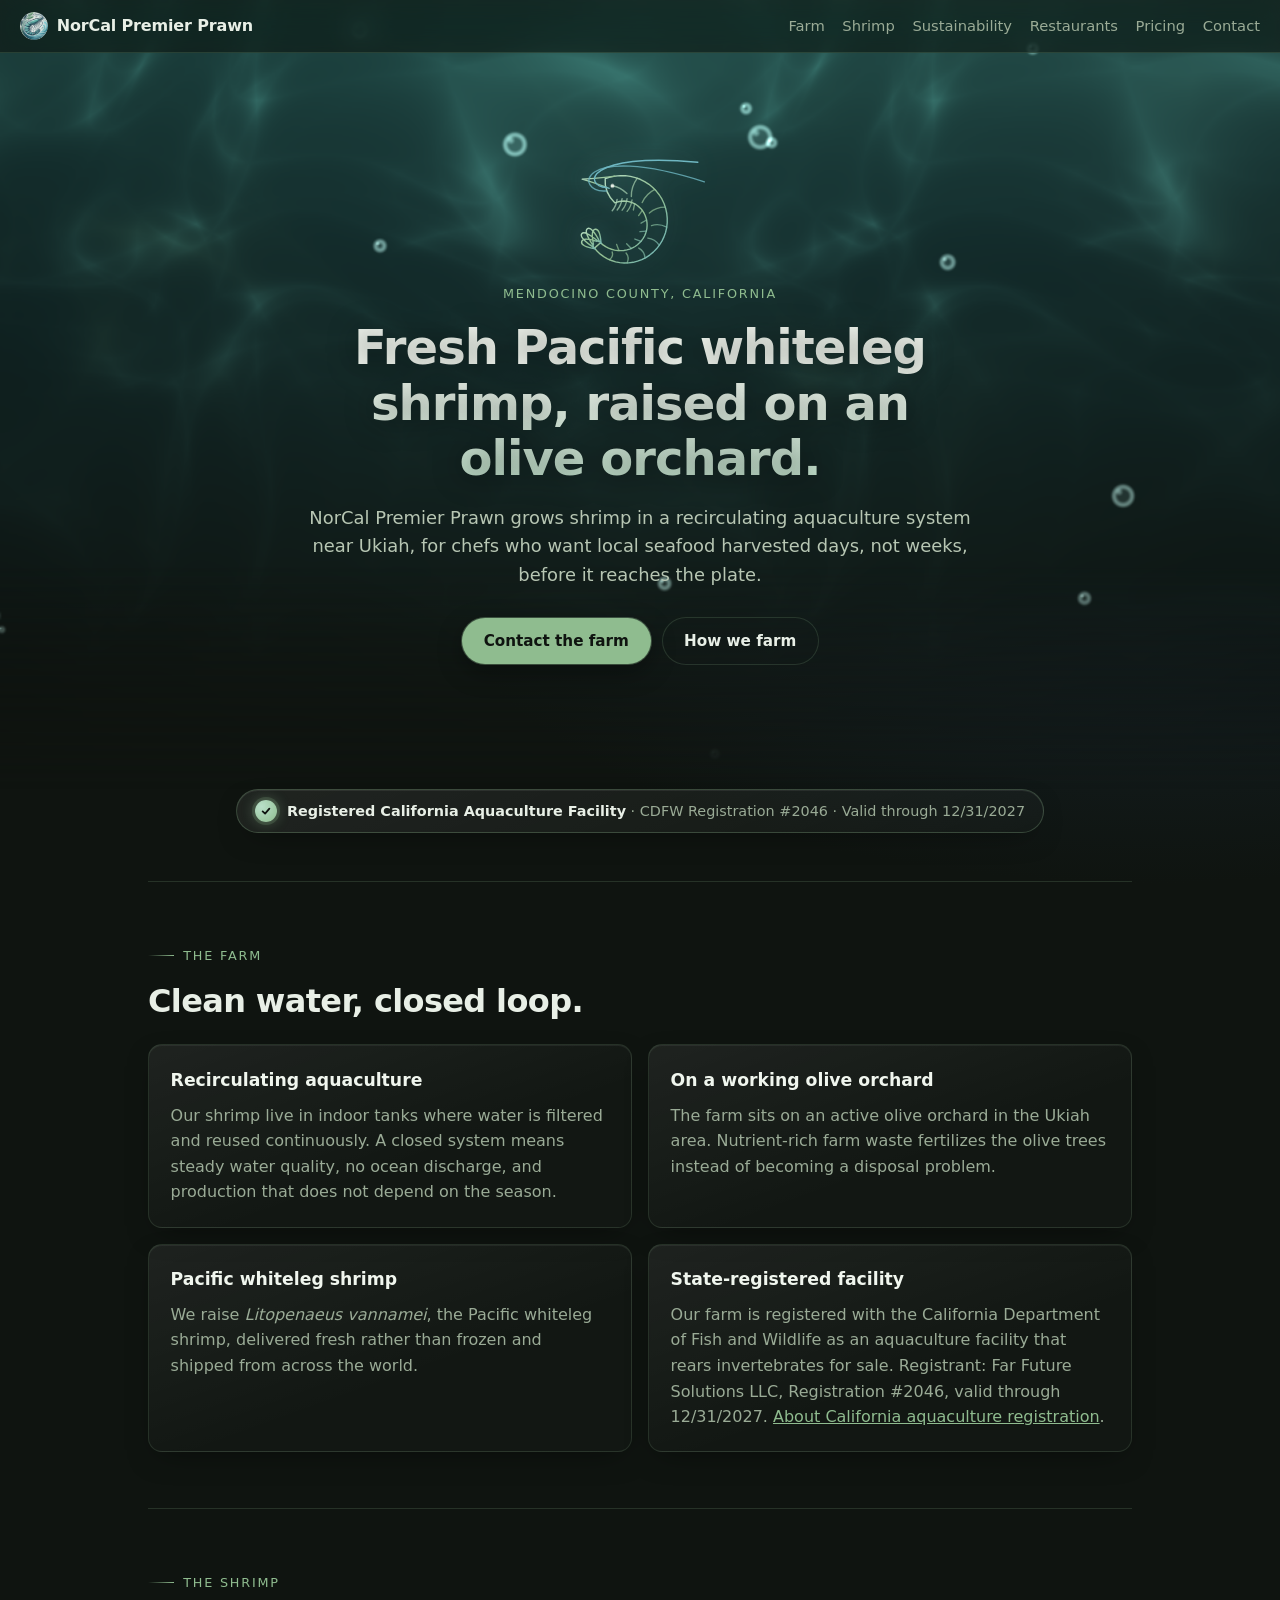
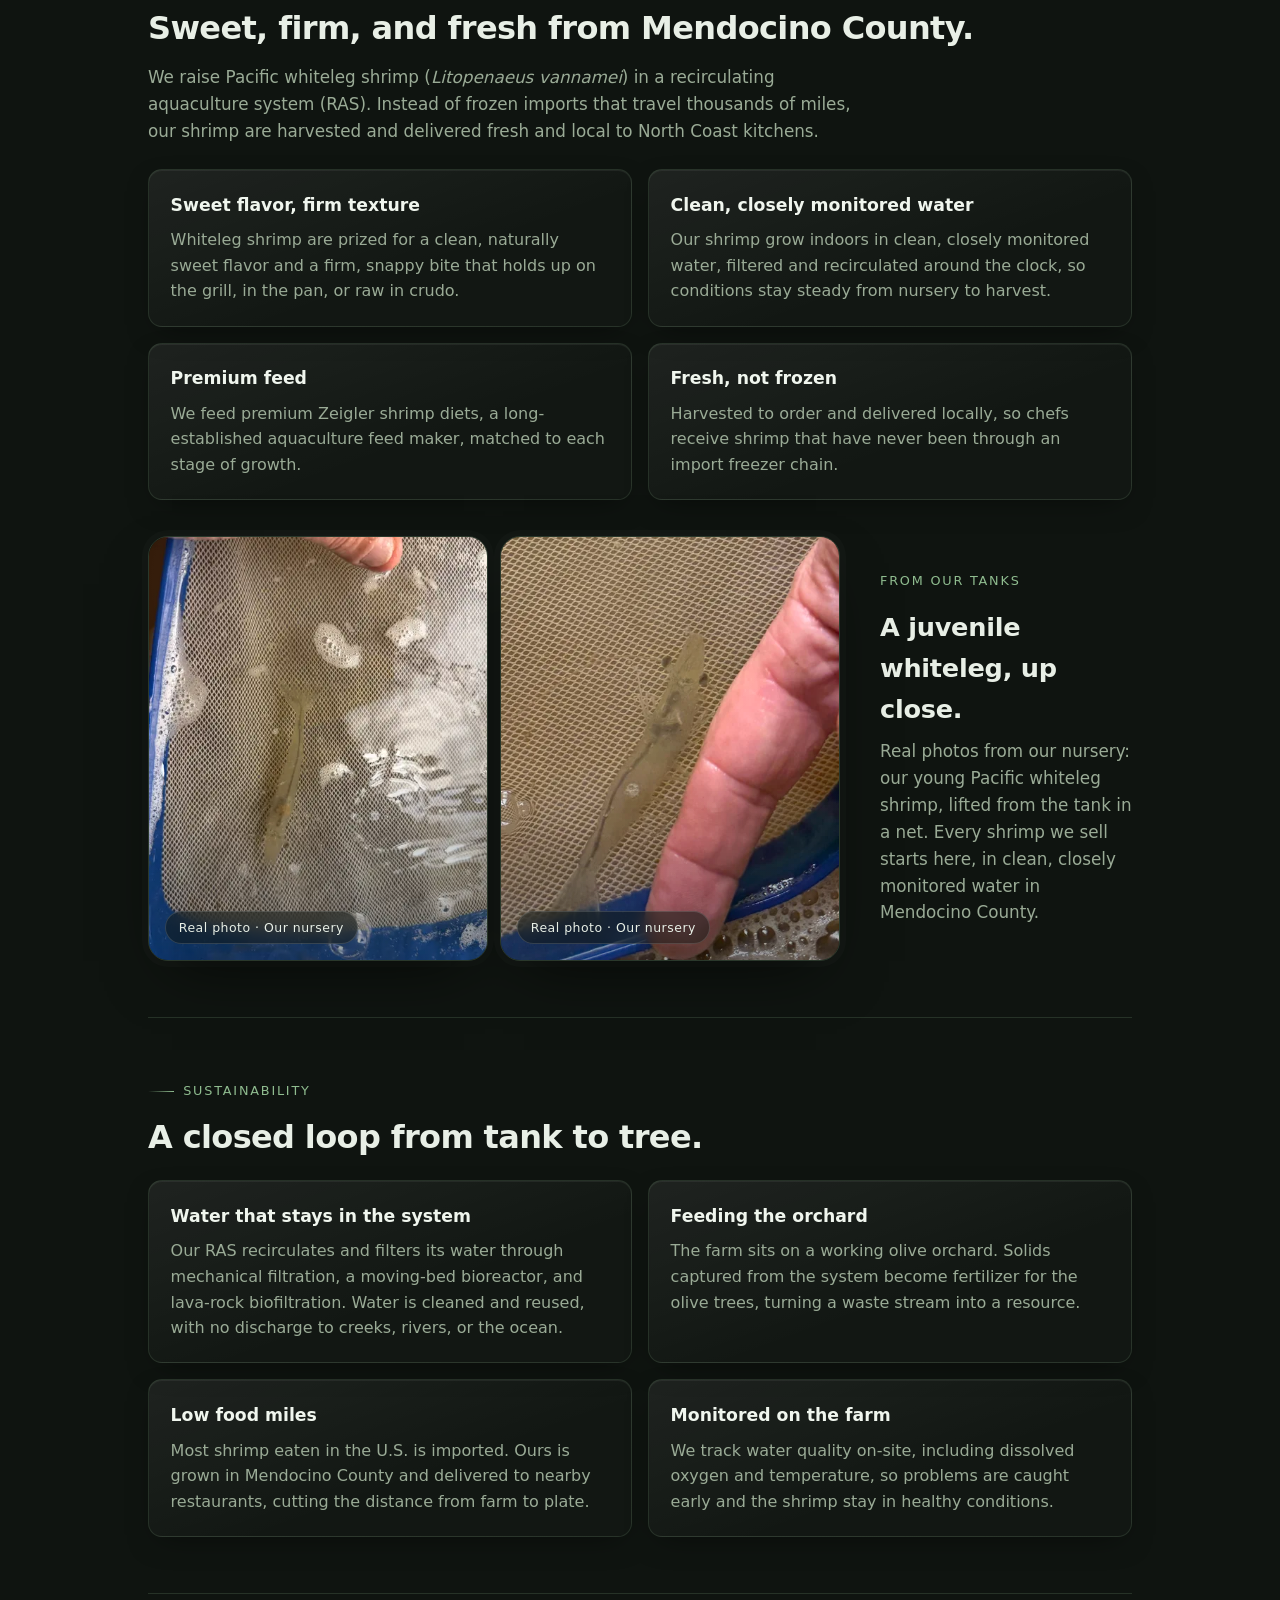
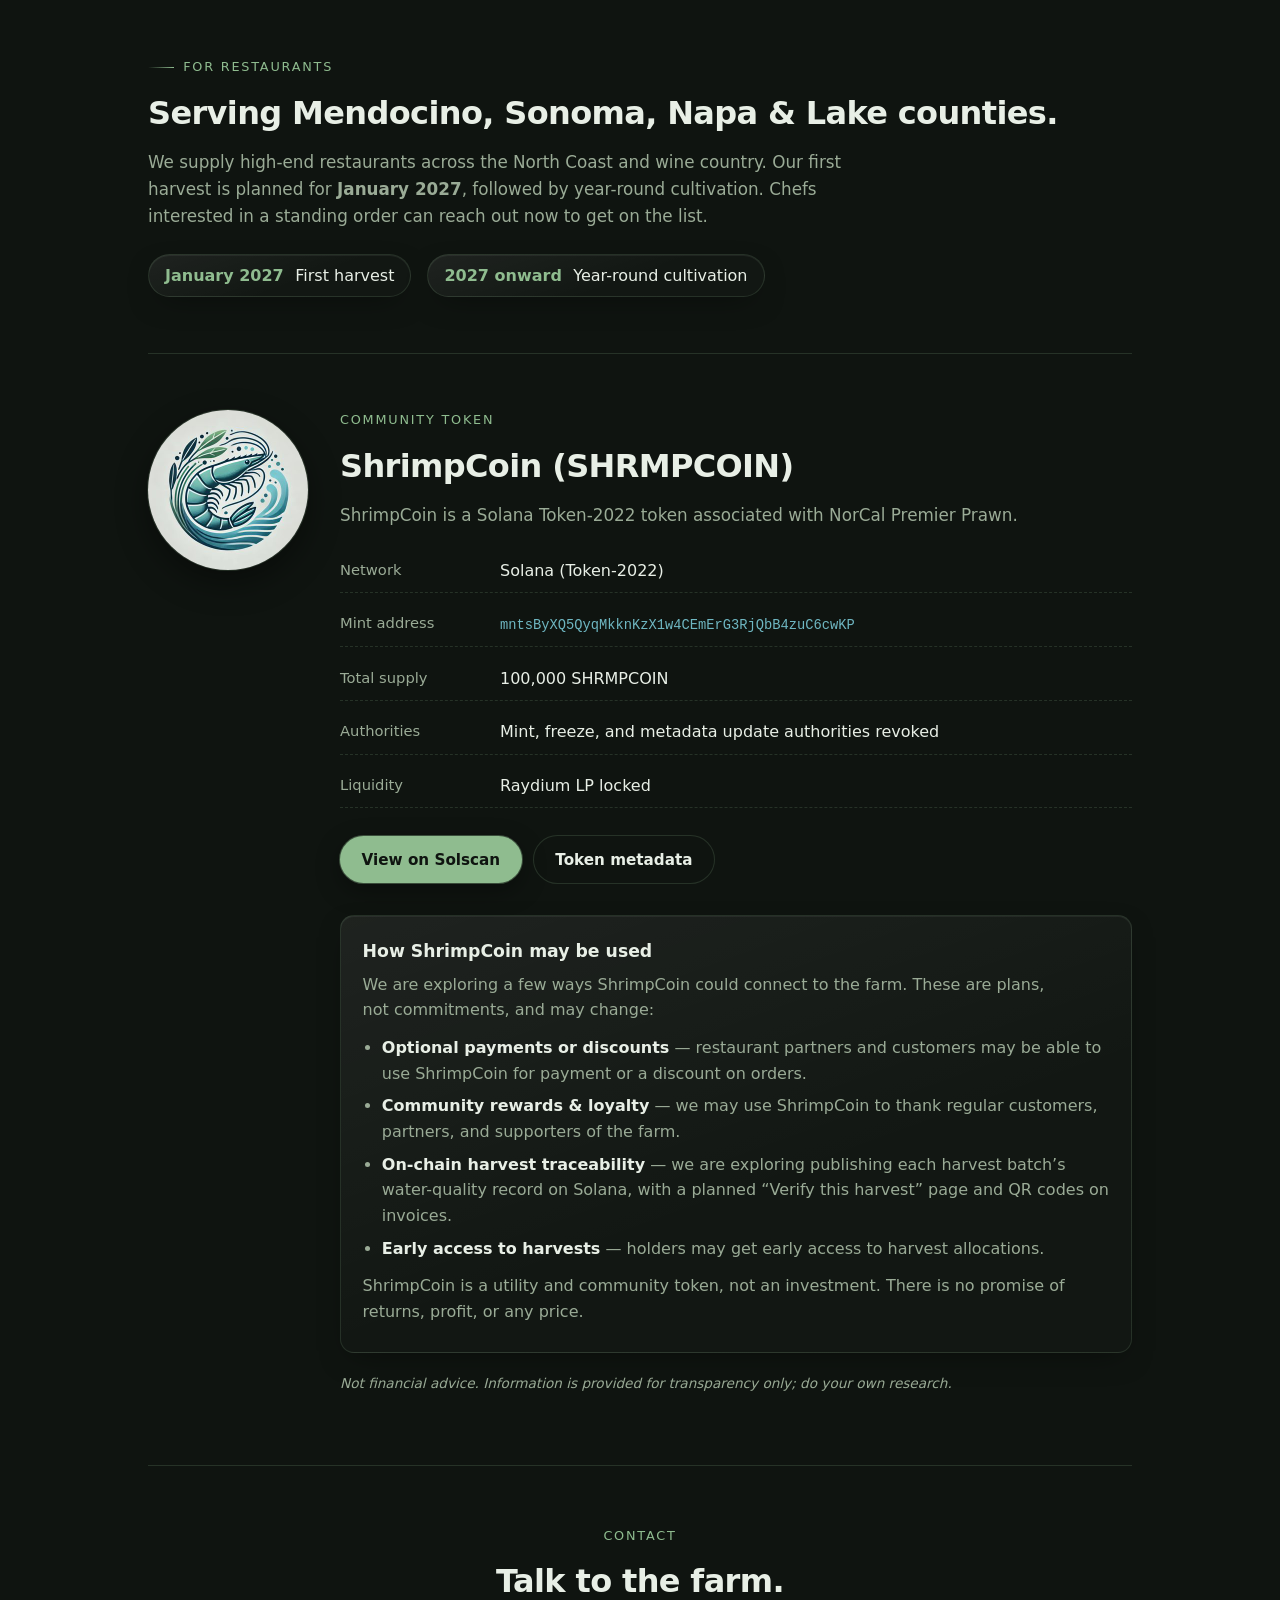
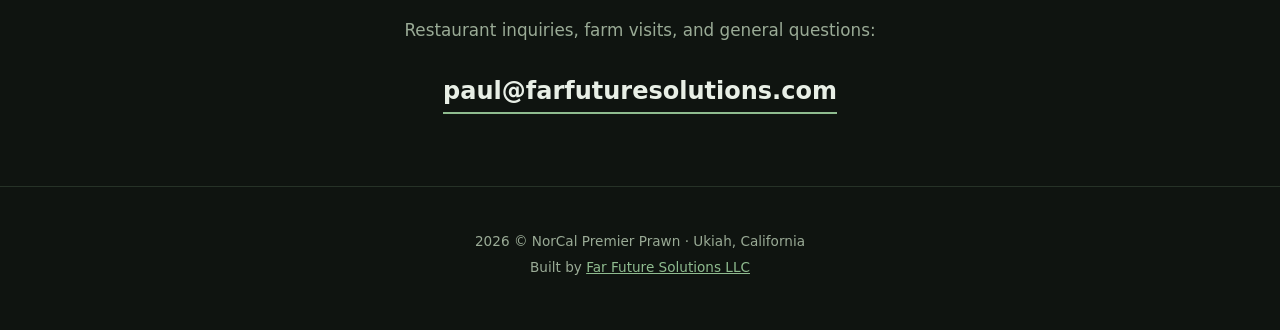
==== index.html @ 895e05fb "Add Google Analytics 4 (G-YK6Y1JJT7L) to all pages" ====
<!DOCTYPE html>
<html lang="en">
<head>
  <!-- Google tag (gtag.js) -->
  <script async src="https://www.googletagmanager.com/gtag/js?id=G-YK6Y1JJT7L"></script>
  <script>
    window.dataLayer = window.dataLayer || [];
    function gtag(){dataLayer.push(arguments);}
    gtag('js', new Date());
    gtag('config', 'G-YK6Y1JJT7L');
  </script>
  <meta charset="utf-8" />
  <meta name="viewport" content="width=device-width, initial-scale=1" />
  <title>NorCal Premier Prawn · Fresh RAS shrimp from Mendocino County</title>
  <meta name="description" content="NorCal Premier Prawn grows fresh Pacific whiteleg shrimp in a recirculating aquaculture system on an active olive orchard near Ukiah, Mendocino County, California, for restaurants in Mendocino, Sonoma, Napa, and Lake counties." />
  <link rel="canonical" href="https://norcalprawn.com/" />
  <link rel="icon" type="image/svg+xml" href="favicon.svg" />
  <meta name="theme-color" content="#0f1410" />
  <meta property="og:type" content="website" />
  <meta property="og:site_name" content="NorCal Premier Prawn" />
  <meta property="og:title" content="NorCal Premier Prawn" />
  <meta property="og:description" content="Fresh Pacific whiteleg shrimp raised in a recirculating aquaculture system on an olive orchard in Mendocino County, California." />
  <meta property="og:url" content="https://norcalprawn.com/" />
  <meta property="og:image" content="https://raw.githubusercontent.com/PuaNow/shrimpcoin-metadata/main/shrimpcoin-logo.png" />
  <meta property="og:image:width" content="1024" />
  <meta property="og:image:height" content="1024" />
  <meta name="twitter:card" content="summary" />
  <meta name="twitter:title" content="NorCal Premier Prawn" />
  <meta name="twitter:description" content="Fresh RAS-raised Pacific whiteleg shrimp from Mendocino County, California." />
  <meta name="twitter:image" content="https://raw.githubusercontent.com/PuaNow/shrimpcoin-metadata/main/shrimpcoin-logo.png" />
  <link rel="stylesheet" href="style.css?v=20261113g" />
  <script src="fx.js?v=20261113g" defer></script>
</head>
<body>
  <header class="topbar">
    <a class="brand" href="#top"><img src="favicon.svg" alt="" width="28" height="28" /> NorCal Premier Prawn</a>
    <nav>
      <a href="#farm">Farm</a>
      <a href="#shrimp">Shrimp</a>
      <a href="#sustainability">Sustainability</a>
      <a href="#restaurants">Restaurants</a>
      <a href="pricing/">Pricing</a>
      <a href="#contact">Contact</a>
    </nav>
  </header>

  <main id="top">
    <section class="hero">
      <div class="hero-fx" aria-hidden="true"><canvas id="water"></canvas></div>
      <div class="hero-inner">
      <svg class="shrimp-mark" viewBox="52 0 162 136" width="132" height="111" aria-hidden="true" focusable="false">
        <defs><linearGradient id="sg" x1="0" y1="0" x2="1" y2="1"><stop offset="0" stop-color="#b9e0c9"/><stop offset=".55" stop-color="#8fbc8f"/><stop offset="1" stop-color="#6fb7c2"/></linearGradient></defs>
        <g fill="none" stroke="url(#sg)" stroke-width="1.7" stroke-linecap="round" stroke-linejoin="round">
          <path class="d d1" pathLength="1" d="M90.3 30.2 L96.3 28.3 L102.5 27.0 L108.7 26.4 L115.0 26.5 L121.2 27.3 L127.3 28.8 L133.2 30.9 L138.7 33.7 L144.0 37.1 L148.7 41.0 L153.0 45.4 L156.8 50.2 L160.0 55.4 L162.6 60.9 L164.5 66.7 L165.8 72.6 L166.4 78.5 L166.4 84.5 L165.7 90.4 L164.4 96.1 L162.4 101.6 L159.9 106.8 L156.8 111.8 L153.3 116.3 L149.3 120.3 L144.9 123.9 L140.2 127.0 L135.2 129.5 L130.0 131.4 L124.6 132.8 L119.2 133.5 L113.7 133.7 L108.3 133.2 L103.1 132.2 L98.0 130.6 L93.1 128.5 L88.5 125.9 L84.3 122.8 L80.5 119.3 L77.1 115.4 L84.5 108.8 L87.6 111.4 L90.9 113.6 L94.4 115.4 L98.1 116.8 L101.8 117.8 L105.6 118.4 L109.4 118.5 L113.2 118.3 L116.9 117.6 L120.4 116.6 L123.8 115.1 L127.0 113.4 L129.9 111.3 L132.5 108.9 L134.9 106.3 L136.9 103.5 L138.6 100.5 L139.9 97.3 L140.9 94.1 L141.5 90.8 L141.7 87.5 L141.6 84.3 L141.1 81.1 L140.3 78.0 L139.2 75.0 L137.8 72.2 L136.2 69.6 L134.3 67.2 L132.1 65.1 L129.8 63.1 L127.3 61.5 L124.7 60.1 L121.9 59.1 L119.1 58.3 L116.3 57.8 L113.4 57.6 L110.5 57.8 L107.7 58.2 L104.9 58.9 L102.3 59.9 Q88.7 46.7 90.3 30.2 Z"/>
          <path class="d d2" pathLength="1" d="M102.0 27.0 Q84.1 29.7 62.1 30.7 Q82.1 36.7 95.1 42.1"/>
          <path class="d d3" pathLength="1" stroke-opacity=".7" d="M129.7 29.6 Q122.1 40.1 122.4 52.0 M151.2 43.4 Q140.3 49.1 135.7 59.5 M164.1 65.1 Q152.5 65.1 144.5 72.2 M165.8 89.7 Q156.4 84.8 147.1 87.7 M156.7 111.9 Q151.3 104.0 142.6 103.1 M139.2 127.5 Q138.4 119.0 131.5 115.3 M117.2 133.6 Q120.3 126.8 115.9 121.4 M95.4 129.6 Q100.8 125.8 98.9 120.1 M99.0 38.8 Q109.0 40.5 117.0 48.5"/>
          <path class="d d4" pathLength="1" stroke-opacity=".7" d="M104.9 55.6 q-1 8 -6 14 M111.0 54.6 q-1 8 -6 14 M117.1 54.8 q-1 8 -6 14 M123.2 56.3 q-1 8 -6 14 M126.4 61.0 L124.9 68.6 M135.8 69.1 L131.3 75.4 M141.1 80.9 L134.3 84.8 M140.8 94.5 L132.9 95.1 M134.3 107.0 L126.7 104.3 M122.3 115.8 L116.6 110.0 M107.2 118.5 L104.3 110.8"/>
          <path class="d d5" pathLength="1" d="M80.1 107.1 Q62.8 101.6 61.4 107.4 Q59.9 113.2 77.9 116.2 M82.1 107.3 Q65.1 93.0 61.5 97.8 Q57.9 102.6 76.6 114.8 M83.9 108.2 Q73.8 88.4 68.6 91.4 Q63.4 94.5 75.9 112.9 M85.2 109.7 Q84.1 91.5 78.1 92.3 Q72.2 93.1 75.9 110.9"/>
          <g class="antennae"><path class="d d6" pathLength="1" stroke="#6fb7c2" d="M92.3 41.1 C62.3 39.1 66.3 -2.9 204.0 10.0"/><path class="d d7" pathLength="1" stroke="#6fb7c2" stroke-opacity=".8" d="M92.3 45.1 C52.3 49.1 52.3 -16.9 212.0 34.0"/></g>
        </g>
        <circle class="eye" cx="99.1" cy="39.0" r="2.3" fill="#e8efe6"/>
      </svg>
      <p class="eyebrow">Mendocino County, California</p>
      <h1>Fresh Pacific whiteleg shrimp, raised on an olive orchard.</h1>
      <p class="lede">NorCal Premier Prawn grows shrimp in a recirculating aquaculture system near Ukiah, for chefs who want local seafood harvested days, not weeks, before it reaches the plate.</p>
      <p class="cta-row">
        <a class="pill" href="mailto:paul@farfuturesolutions.com">Contact the farm</a>
        <a class="pill ghost" href="#farm">How we farm</a>
      </p>
      </div>
    </section>

    <aside class="trust" aria-label="Aquaculture registration">
      <span class="trust-mark" aria-hidden="true"><svg viewBox="0 0 16 16" width="12" height="12"><path pathLength="1" d="M3.5 8.5 L6.8 11.5 L12.5 4.8" fill="none" stroke="currentColor" stroke-width="2.4" stroke-linecap="round" stroke-linejoin="round"/></svg></span>
      <span><strong>Registered California Aquaculture Facility</strong> · CDFW Registration #2046 · Valid through 12/31/2027</span>
    </aside>

    <section id="farm" class="block">
      <p class="eyebrow">The farm</p>
      <h2>Clean water, closed loop.</h2>
      <div class="cards four">
        <article class="card">
          <h3>Recirculating aquaculture</h3>
          <p>Our shrimp live in indoor tanks where water is filtered and reused continuously. A closed system means steady water quality, no ocean discharge, and production that does not depend on the season.</p>
        </article>
        <article class="card">
          <h3>On a working olive orchard</h3>
          <p>The farm sits on an active olive orchard in the Ukiah area. Nutrient-rich farm waste fertilizes the olive trees instead of becoming a disposal problem.</p>
        </article>
        <article class="card">
          <h3>Pacific whiteleg shrimp</h3>
          <p>We raise <em>Litopenaeus vannamei</em>, the Pacific whiteleg shrimp, delivered fresh rather than frozen and shipped from across the world.</p>
        </article>
        <article class="card">
          <h3>State-registered facility</h3>
          <p>Our farm is registered with the California Department of Fish and Wildlife as an aquaculture facility that rears invertebrates for sale. Registrant: Far Future Solutions LLC, Registration #2046, valid through 12/31/2027. <a href="https://wildlife.ca.gov/Conservation/Aquaculture" target="_blank" rel="noopener">About California aquaculture registration</a>.</p>
        </article>
      </div>
    </section>

    <section id="shrimp" class="block">
      <p class="eyebrow">The shrimp</p>
      <h2>Sweet, firm, and fresh from Mendocino County.</h2>
      <p class="body">We raise Pacific whiteleg shrimp (<em>Litopenaeus vannamei</em>) in a recirculating aquaculture system (RAS). Instead of frozen imports that travel thousands of miles, our shrimp are harvested and delivered fresh and local to North Coast kitchens.</p>
      <div class="cards four">
        <article class="card">
          <h3>Sweet flavor, firm texture</h3>
          <p>Whiteleg shrimp are prized for a clean, naturally sweet flavor and a firm, snappy bite that holds up on the grill, in the pan, or raw in crudo.</p>
        </article>
        <article class="card">
          <h3>Clean, closely monitored water</h3>
          <p>Our shrimp grow indoors in clean, closely monitored water, filtered and recirculated around the clock, so conditions stay steady from nursery to harvest.</p>
        </article>
        <article class="card">
          <h3>Premium feed</h3>
          <p>We feed premium Zeigler shrimp diets, a long-established aquaculture feed maker, matched to each stage of growth.</p>
        </article>
        <article class="card">
          <h3>Fresh, not frozen</h3>
          <p>Harvested to order and delivered locally, so chefs receive shrimp that have never been through an import freezer chain.</p>
        </article>
      </div>
    <figure class="photo-feature">
        <div class="photo-pair">
          <div class="photo-frame">
            <img src="assets/photos/juvenile-shrimp-800.svg" srcset="assets/photos/juvenile-shrimp-480.svg 480w, assets/photos/juvenile-shrimp-800.svg 800w" sizes="(max-width: 720px) 46vw, 340px" width="800" height="1000" loading="lazy" decoding="async" alt="A juvenile Pacific whiteleg shrimp from our nursery, held in a hand net" />
            <span class="photo-chip">Real photo · Our nursery</span>
          </div>
          <div class="photo-frame">
            <img src="assets/photos/juvenile-shrimp-2-800.svg" srcset="assets/photos/juvenile-shrimp-2-480.svg 480w, assets/photos/juvenile-shrimp-2-800.svg 800w" sizes="(max-width: 720px) 46vw, 340px" width="800" height="1000" loading="lazy" decoding="async" alt="A juvenile Pacific whiteleg shrimp resting on a pool net in our nursery" />
            <span class="photo-chip">Real photo · Our nursery</span>
          </div>
        </div>
        <figcaption>
          <p class="eyebrow">From our tanks</p>
          <h3>A juvenile whiteleg, up close.</h3>
          <p>Real photos from our nursery: our young Pacific whiteleg shrimp, lifted from the tank in a net. Every shrimp we sell starts here, in clean, closely monitored water in Mendocino County.</p>
        </figcaption>
      </figure>
    </section>

    <section id="sustainability" class="block">
      <p class="eyebrow">Sustainability</p>
      <h2>A closed loop from tank to tree.</h2>
      <div class="cards four">
        <article class="card">
          <h3>Water that stays in the system</h3>
          <p>Our RAS recirculates and filters its water through mechanical filtration, a moving-bed bioreactor, and lava-rock biofiltration. Water is cleaned and reused, with no discharge to creeks, rivers, or the ocean.</p>
        </article>
        <article class="card">
          <h3>Feeding the orchard</h3>
          <p>The farm sits on a working olive orchard. Solids captured from the system become fertilizer for the olive trees, turning a waste stream into a resource.</p>
        </article>
        <article class="card">
          <h3>Low food miles</h3>
          <p>Most shrimp eaten in the U.S. is imported. Ours is grown in Mendocino County and delivered to nearby restaurants, cutting the distance from farm to plate.</p>
        </article>
        <article class="card">
          <h3>Monitored on the farm</h3>
          <p>We track water quality on-site, including dissolved oxygen and temperature, so problems are caught early and the shrimp stay in healthy conditions.</p>
        </article>
      </div>
    </section>

    <section id="restaurants" class="block">
      <p class="eyebrow">For restaurants</p>
      <h2>Serving Mendocino, Sonoma, Napa &amp; Lake counties.</h2>
      <p class="body">We supply high-end restaurants across the North Coast and wine country. Our first harvest is planned for <strong>January 2027</strong>, followed by year-round cultivation. Chefs interested in a standing order can reach out now to get on the list.</p>
      <ul class="timeline">
        <li><span>January 2027</span> First harvest</li>
        <li><span>2027 onward</span> Year-round cultivation</li>
      </ul>
    </section>

    <section id="shrimpcoin" class="block coin">
      <img class="coin-logo" src="assets/shrimpcoin-logo.svg" alt="ShrimpCoin logo" width="160" height="160" loading="lazy" />
      <div>
        <p class="eyebrow">Community token</p>
        <h2>ShrimpCoin (SHRMPCOIN)</h2>
        <p class="body">ShrimpCoin is a Solana Token-2022 token associated with NorCal Premier Prawn.</p>
        <dl class="facts">
          <div><dt>Network</dt><dd>Solana (Token-2022)</dd></div>
          <div><dt>Mint address</dt><dd><code class="mint">mntsByXQ5QyqMkknKzX1w4CEmErG3RjQbB4zuC6cwKP</code></dd></div>
          <div><dt>Total supply</dt><dd>100,000 SHRMPCOIN</dd></div>
          <div><dt>Authorities</dt><dd>Mint, freeze, and metadata update authorities revoked</dd></div>
          <div><dt>Liquidity</dt><dd>Raydium LP locked</dd></div>
        </dl>
        <p class="cta-row left">
          <a class="pill" href="https://solscan.io/token/mntsByXQ5QyqMkknKzX1w4CEmErG3RjQbB4zuC6cwKP" target="_blank" rel="noopener">View on Solscan</a>
          <a class="pill ghost" href="https://github.com/PuaNow/shrimpcoin-metadata" target="_blank" rel="noopener">Token metadata</a>
        </p>
        <div class="uses">
          <h3>How ShrimpCoin may be used</h3>
          <p class="body">We are exploring a few ways ShrimpCoin could connect to the farm. These are plans, not commitments, and may change:</p>
          <ul>
            <li><strong>Optional payments or discounts</strong> &mdash; restaurant partners and customers may be able to use ShrimpCoin for payment or a discount on orders.</li>
            <li><strong>Community rewards &amp; loyalty</strong> &mdash; we may use ShrimpCoin to thank regular customers, partners, and supporters of the farm.</li>
            <li><strong>On-chain harvest traceability</strong> &mdash; we are exploring publishing each harvest batch&rsquo;s water-quality record on Solana, with a planned &ldquo;Verify this harvest&rdquo; page and QR codes on invoices.</li>
            <li><strong>Early access to harvests</strong> &mdash; holders may get early access to harvest allocations.</li>
          </ul>
          <p class="body">ShrimpCoin is a utility and community token, not an investment. There is no promise of returns, profit, or any price.</p>
        </div>
        <p class="disclaimer">Not financial advice. Information is provided for transparency only; do your own research.</p>
      </div>
    </section>

    <section id="contact" class="block contact">
      <p class="eyebrow">Contact</p>
      <h2>Talk to the farm.</h2>
      <p class="body">Restaurant inquiries, farm visits, and general questions:</p>
      <p><a class="email" href="mailto:paul@farfuturesolutions.com">paul@farfuturesolutions.com</a></p>
    </section>
  </main>

  <footer>
    <p>2026 &copy; NorCal Premier Prawn · Ukiah, California</p>
    <p class="credit">Built by <a href="https://farfuturesolutions.com/" target="_blank" rel="noopener">Far Future Solutions LLC</a></p>
  </footer>
</body>
</html>
---- style.css ----
:root {
  --bg: #0f1410;
  --panel: rgba(255, 255, 255, 0.035);
  --line: rgba(143, 188, 143, 0.18);
  --fg: #e8efe6;
  --muted: #9aab96;
  --accent: #8fbc8f;
  --sea: #6fb7c2;
}
* { box-sizing: border-box; }
html { scroll-behavior: smooth; }
body {
  margin: 0;
  font-family: "Segoe UI", system-ui, -apple-system, sans-serif;
  background:
    radial-gradient(ellipse at 20% 0%, #1c2a1c 0%, transparent 50%),
    radial-gradient(ellipse at 90% 60%, #16232a 0%, transparent 45%),
    var(--bg);
  background-attachment: fixed;
  color: var(--fg);
  line-height: 1.6;
}
a { color: var(--accent); }
.topbar {
  position: sticky; top: 0; z-index: 10;
  display: flex; align-items: center; justify-content: space-between; gap: 1rem;
  padding: 0.75rem 1.25rem;
  background: rgba(15, 20, 16, 0.82);
  backdrop-filter: blur(10px);
  border-bottom: 1px solid var(--line);
}
.brand { display: inline-flex; align-items: center; gap: 0.55rem; color: var(--fg); font-weight: 650; text-decoration: none; letter-spacing: -0.01em; }
.brand img { border-radius: 50%; }
nav { display: flex; gap: 1.1rem; flex-wrap: wrap; }
nav a { color: var(--muted); text-decoration: none; font-size: 0.92rem; }
nav a:hover, nav a:focus-visible { color: var(--fg); }
main { width: min(64rem, 100%); margin: 0 auto; padding: 0 1.25rem; }
.hero { text-align: center; padding: 6rem 0 4.5rem; max-width: 42rem; margin: 0 auto; }
.eyebrow { color: var(--accent); font-size: 0.8rem; letter-spacing: 0.14em; text-transform: uppercase; margin: 0 0 1rem; }
h1 { margin: 0 0 1.1rem; font-size: clamp(2rem, 5.5vw, 3rem); font-weight: 650; letter-spacing: -0.02em; line-height: 1.15; }
h2 { margin: 0 0 1rem; font-size: clamp(1.5rem, 4vw, 2rem); font-weight: 650; letter-spacing: -0.02em; line-height: 1.2; }
h3 { margin: 0 0 0.5rem; font-size: 1.08rem; }
.lede { color: var(--muted); font-size: 1.12rem; margin: 0; }
.body { color: var(--muted); font-size: 1.05rem; max-width: 44rem; }
.cta-row { display: flex; gap: 0.75rem; justify-content: center; flex-wrap: wrap; margin-top: 1.75rem; }
.cta-row.left { justify-content: flex-start; }
.pill {
  display: inline-block; padding: 0.7rem 1.35rem;
  color: var(--bg); background: var(--accent);
  border-radius: 999px; font-size: 0.95rem; font-weight: 600; text-decoration: none;
  box-shadow: 0 0 0 1px rgba(143, 188, 143, 0.35), 0 8px 24px rgba(0, 0, 0, 0.35);
  transition: transform 0.15s ease, filter 0.15s ease;
}
.pill.ghost { color: var(--fg); background: transparent; box-shadow: 0 0 0 1px var(--line); }
.pill:hover, .pill:focus-visible { filter: brightness(1.08); transform: translateY(-1px); outline: none; }
.block { padding: 3.5rem 0; border-top: 1px solid var(--line); }
.cards { display: grid; grid-template-columns: repeat(auto-fit, minmax(15rem, 1fr)); gap: 1rem; margin-top: 1.5rem; }
.card { background: var(--panel); border: 1px solid var(--line); border-radius: 14px; padding: 1.35rem; }
.card p { margin: 0; color: var(--muted); }
.timeline { list-style: none; padding: 0; margin: 1.5rem 0 0; display: flex; gap: 1rem; flex-wrap: wrap; }
.timeline li { background: var(--panel); border: 1px solid var(--line); border-radius: 999px; padding: 0.5rem 1rem; color: var(--fg); }
.timeline span { color: var(--accent); font-weight: 600; margin-right: 0.4rem; }
.coin { display: grid; grid-template-columns: 160px 1fr; gap: 2rem; align-items: start; }
.coin-logo { width: 160px; height: 160px; border-radius: 50%; box-shadow: 0 0 0 1px var(--line), 0 12px 32px rgba(0, 0, 0, 0.4); }
.facts { margin: 1.25rem 0 0; display: grid; gap: 0.6rem; }
.facts div { display: grid; grid-template-columns: 9rem 1fr; gap: 1rem; padding: 0.55rem 0; border-bottom: 1px dashed var(--line); }
.facts dt { color: var(--muted); font-size: 0.92rem; }
.facts dd { margin: 0; }
.mint { font-family: ui-monospace, "SFMono-Regular", Menlo, Consolas, monospace; font-size: 0.86rem; word-break: break-all; color: var(--sea); }
.disclaimer { color: var(--muted); font-size: 0.85rem; margin-top: 1.25rem; font-style: italic; }
.contact { text-align: center; }
.contact .body { margin: 0 auto; }
.email { display: inline-block; margin-top: 0.75rem; font-size: clamp(1.1rem, 4vw, 1.5rem); font-weight: 600; color: var(--fg); text-decoration: none; border-bottom: 2px solid var(--accent); padding-bottom: 2px; word-break: break-all; }
.email:hover { color: var(--accent); }
footer { text-align: center; color: var(--muted); font-size: 0.85rem; padding: 2.5rem 1.25rem 3rem; border-top: 1px solid var(--line); }
footer p { margin: 0.25rem 0; }
@media (max-width: 640px) {
  nav { gap: 0.8rem; }
  nav a { font-size: 0.85rem; }
  .topbar { flex-direction: column; align-items: flex-start; gap: 0.4rem; }
  .hero { padding: 4rem 0 3rem; }
  .coin { grid-template-columns: 1fr; justify-items: start; }
  .coin-logo { width: 120px; height: 120px; }
  .facts div { grid-template-columns: 1fr; gap: 0.1rem; }
}
.uses { margin-top: 2rem; padding: 1.35rem; background: var(--panel); border: 1px solid var(--line); border-radius: 14px; }
.uses h3 { margin-bottom: 0.4rem; }
.uses .body { margin: 0.4rem 0; font-size: 1rem; }
.uses ul { margin: 0.75rem 0; padding-left: 1.2rem; color: var(--muted); }
.uses li { margin: 0.45rem 0; }
.uses strong { color: var(--fg); }
.cards.four { grid-template-columns: repeat(auto-fit, minmax(min(100%, 22rem), 1fr)); }
nav a[aria-current="page"] { color: var(--fg); }
.price-wrap { display: flex; justify-content: center; }
.price-card { width: min(40rem, 100%); background: var(--panel); border: 1px solid var(--line); border-radius: 18px; padding: 2rem; box-shadow: 0 12px 32px rgba(0, 0, 0, 0.35); }
.price { margin: 0; display: flex; align-items: baseline; gap: 0.6rem; }
.price .amount { font-size: clamp(2.8rem, 9vw, 4rem); font-weight: 700; letter-spacing: -0.03em; color: var(--fg); line-height: 1; }
.price .unit { color: var(--muted); font-size: 1.15rem; }
.price-sub { margin: 0.4rem 0 0; color: var(--accent); font-weight: 600; }
@media (max-width: 640px) { .price-card { padding: 1.35rem; } }
.trust { display: flex; align-items: center; justify-content: center; gap: 0.6rem; flex-wrap: wrap; margin: 0 auto 3rem; width: fit-content; max-width: 100%; padding: 0.6rem 1.1rem; border: 1px solid var(--line); border-radius: 999px; background: var(--panel); color: var(--muted); font-size: 0.9rem; text-align: center; }
.trust strong { color: var(--fg); font-weight: 600; }
.trust-mark { display: inline-grid; place-items: center; width: 1.4rem; height: 1.4rem; border-radius: 50%; background: var(--accent); color: var(--bg); font-size: 0.8rem; font-weight: 700; flex: none; }
.trust-inline { margin: 1.75rem auto 0; }
@media (max-width: 640px) { .trust { border-radius: 14px; font-size: 0.85rem; } }

/* ==========================================================
   Visual layer — water hero, reveals, glass
   ========================================================== */
@property --ang { syntax: "<angle>"; inherits: false; initial-value: 0deg; }
html, body { overflow-x: clip; }
.topbar { background: rgba(15, 20, 16, 0.6); backdrop-filter: blur(14px) saturate(1.3); -webkit-backdrop-filter: blur(14px) saturate(1.3); }

/* Hero stage */
.hero { position: relative; max-width: none; min-height: min(46rem, 86svh); display: grid; place-items: center; padding: 4.5rem 0 5rem; isolation: isolate; }
.hero-inner { max-width: 42rem; margin: 0 auto; position: relative; }
.hero-short { min-height: min(34rem, 70svh); }
.hero-fx {
  position: absolute; z-index: -1; top: -4.5rem; bottom: 0; left: 50%; width: 100vw; transform: translateX(-50%);
  background:
    radial-gradient(ellipse 70% 55% at 50% 0%, rgba(111, 183, 194, 0.22), transparent 70%),
    radial-gradient(ellipse 50% 40% at 20% 30%, rgba(143, 188, 143, 0.14), transparent 70%),
    linear-gradient(180deg, #173a38 0%, #12292a 40%, #0f1410 100%);
  -webkit-mask-image: linear-gradient(#000 72%, transparent);
  mask-image: linear-gradient(#000 72%, transparent);
  pointer-events: none;
}
.hero-fx canvas { display: block; width: 100%; height: 100%; opacity: 0; transition: opacity 1.2s ease; }
.hero-fx.is-live canvas { opacity: 1; }
.hero h1 { text-shadow: 0 2px 30px rgba(0, 0, 0, 0.45); }
.hero h1, .price .amount {
  background: linear-gradient(180deg, #f4faf2 30%, #b9d9c4 100%);
  -webkit-background-clip: text; background-clip: text; color: transparent;
}
.hero .lede { color: #b7c6b3; }

/* Shrimp line-art mark */
.shrimp-mark { display: block; margin: 0 auto 1.2rem; width: clamp(96px, 16vw, 132px); height: auto; overflow: visible; filter: drop-shadow(0 0 12px rgba(111, 183, 194, 0.35)); }
.shrimp-mark .d { stroke-dasharray: 1 2; stroke-dashoffset: 0; }
.shrimp-mark .antennae { transform-box: view-box; transform-origin: 72px 46px; }
@media (prefers-reduced-motion: no-preference) {
  .shrimp-mark .d { stroke-dashoffset: 1; animation: draw 1.6s cubic-bezier(.6, .1, .2, 1) forwards; }
  .shrimp-mark .d2 { animation-delay: .35s; } .shrimp-mark .d3 { animation-delay: .55s; }
  .shrimp-mark .d4 { animation-delay: .75s; } .shrimp-mark .d5 { animation-delay: .65s; }
  .shrimp-mark .d6 { animation-delay: .9s; animation-duration: 2s; } .shrimp-mark .d7 { animation-delay: 1s; animation-duration: 2.2s; }
  .shrimp-mark .eye { opacity: 0; animation: fade .6s 1.2s forwards; }
  .shrimp-mark .antennae { animation: sway 5s 2.4s ease-in-out infinite; }
  .shrimp-mark { animation: bob 7s ease-in-out infinite; }
  .shrimp-mark.paused, .shrimp-mark.paused * { animation-play-state: paused; }
}
@keyframes draw { to { stroke-dashoffset: 0; } }
@keyframes fade { to { opacity: 1; } }
@keyframes sway { 0%, 100% { transform: rotate(0deg); } 50% { transform: rotate(-3deg); } }
@keyframes bob { 0%, 100% { translate: 0 0; } 50% { translate: 0 -5px; } }

/* Hero parallax (scroll-driven, compositor-only) */
@supports (animation-timeline: scroll()) {
  @media (prefers-reduced-motion: no-preference) {
    .hero-inner { animation: hero-drift linear both; animation-timeline: scroll(root); animation-range: 0 80vh; }
    .hero-fx canvas { animation: fx-drift linear both; animation-timeline: scroll(root); animation-range: 0 100vh; }
  }
}
@keyframes hero-drift { to { transform: translateY(14vh); opacity: 0.15; } }
@keyframes fx-drift { to { transform: translateY(22vh) scale(1.05); } }

/* Glass cards */
.card, .uses, .price-card, .timeline li {
  position: relative; isolation: isolate; overflow: hidden;
  background: linear-gradient(160deg, rgba(255, 255, 255, 0.065), rgba(255, 255, 255, 0.015) 60%);
  border: 1px solid rgba(143, 188, 143, 0.16);
  box-shadow: inset 0 1px 0 rgba(255, 255, 255, 0.06), 0 10px 30px -12px rgba(0, 0, 0, 0.5);
}
.card { transition: translate .35s cubic-bezier(.2, .8, .2, 1), border-color .35s, box-shadow .35s; }
.card::before, .price-card::before {
  content: ""; position: absolute; inset: 0; z-index: -1; pointer-events: none; opacity: 0; transition: opacity .35s;
  background: radial-gradient(380px circle at var(--mx, 50%) var(--my, 0%), rgba(111, 183, 194, 0.16), transparent 45%);
}
.card:hover, .card:focus-within { translate: 0 -3px; border-color: rgba(143, 188, 143, 0.36); box-shadow: inset 0 1px 0 rgba(255, 255, 255, 0.08), 0 18px 40px -14px rgba(0, 0, 0, 0.6); }
.card:hover::before, .price-card:hover::before { opacity: 1; }
.card h3 { color: #f0f6ee; }

/* Scroll reveals: CSS scroll-driven where supported, IO fallback otherwise */
@media (prefers-reduced-motion: no-preference) {
  @supports (animation-timeline: view()) {
    .reveal { animation: rise linear both; animation-timeline: view(); animation-range: entry 0% entry 90%; }
  }
  .io-reveal .reveal { opacity: 0; transform: translateY(26px); transition: opacity .8s cubic-bezier(.2, .8, .2, 1), transform .8s cubic-bezier(.2, .8, .2, 1); transition-delay: calc(var(--i, 0) * 70ms); }
  .io-reveal .reveal.in { opacity: 1; transform: none; }
}
@keyframes rise { from { opacity: 0; transform: translateY(32px) scale(.985); } to { opacity: 1; transform: none; } }

/* Section headings: soft accent rule */
.block > .eyebrow { display: inline-flex; align-items: center; gap: .6rem; }
.block > .eyebrow::before { content: ""; width: 1.6rem; height: 1px; background: linear-gradient(90deg, transparent, var(--accent)); }
.contact > .eyebrow::before { display: none; }

/* Photo feature */
.photo-feature { margin: 2.25rem 0 0; display: grid; grid-template-columns: auto 1fr; gap: clamp(1.25rem, 4vw, 2.5rem); align-items: center; }
.photo-pair { display: grid; grid-template-columns: repeat(2, minmax(0, 340px)); gap: 0.75rem; }
.photo-frame { position: relative; width: 100%; max-width: 340px; height: auto; aspect-ratio: 4 / 5; max-height: 60vh; border-radius: 20px; overflow: hidden; isolation: isolate; border: 1px solid rgba(143, 188, 143, 0.22); box-shadow: 0 24px 60px -24px rgba(0, 0, 0, 0.7), 0 0 0 6px rgba(255, 255, 255, 0.02); }
.photo-frame img { display: block; width: 100%; height: 100%; max-width: 100%; object-fit: cover; object-position: center; transition: transform 1.2s cubic-bezier(.2, .8, .2, 1), filter .6s; filter: saturate(1.02) contrast(1.02); }
.photo-frame::after { content: ""; position: absolute; inset: 0; pointer-events: none; background: radial-gradient(500px circle at var(--mx, 30%) var(--my, 10%), rgba(255, 255, 255, 0.12), transparent 40%), linear-gradient(180deg, transparent 55%, rgba(15, 20, 16, 0.55)); opacity: .7; transition: opacity .5s; }
.photo-frame:hover img { transform: scale(1.045); filter: saturate(1.1) contrast(1.05); }
.photo-frame:hover::after { opacity: 1; }
.photo-chip { position: absolute; left: 1rem; bottom: 1rem; z-index: 1; padding: .35rem .8rem; border-radius: 999px; font-size: .78rem; letter-spacing: .04em; color: var(--fg); background: rgba(15, 20, 16, 0.5); backdrop-filter: blur(8px); -webkit-backdrop-filter: blur(8px); border: 1px solid rgba(255, 255, 255, 0.14); }
.photo-feature figcaption h3 { font-size: clamp(1.3rem, 3vw, 1.6rem); letter-spacing: -0.01em; }
.photo-feature figcaption p:not(.eyebrow) { color: var(--muted); font-size: 1.05rem; margin: 0; }
@supports (animation-timeline: view()) {
  @media (prefers-reduced-motion: no-preference) {
    .photo-frame { animation: unveil linear both; animation-timeline: view(); animation-range: entry 0% cover 40%; }
    .photo-frame img { animation: settle linear both; animation-timeline: view(); animation-range: entry 0% exit 100%; }
    .photo-frame:hover img { animation: none; }
  }
}
@keyframes unveil { from { clip-path: inset(18% 10% 18% 10% round 28px); } to { clip-path: inset(0 0 0 0 round 20px); } }
@keyframes settle { from { transform: scale(1.14) translateY(-3%); } to { transform: scale(1.02) translateY(3%); } }

/* CDFW badge polish (text unchanged) */
.trust { position: relative; overflow: hidden; isolation: isolate; background: linear-gradient(160deg, rgba(255, 255, 255, 0.07), rgba(255, 255, 255, 0.02)); border-color: rgba(143, 188, 143, 0.28); box-shadow: inset 0 1px 0 rgba(255, 255, 255, 0.07), 0 10px 30px -14px rgba(0, 0, 0, 0.6); }
.trust-mark { background: radial-gradient(circle at 30% 30%, #b9e0c9, var(--accent)); box-shadow: 0 0 0 3px rgba(143, 188, 143, 0.18), 0 0 14px rgba(143, 188, 143, 0.45); }
.trust-mark svg { display: block; }
.trust-mark path { stroke-dasharray: 1 2; }
@media (prefers-reduced-motion: no-preference) {
  .trust::after { content: ""; position: absolute; inset: 0; z-index: -1; pointer-events: none; background: linear-gradient(105deg, transparent 35%, rgba(255, 255, 255, 0.09) 50%, transparent 65%); transform: translateX(-100%); animation: shimmer 6s 1.5s ease-in-out infinite; }
  .trust-mark path { stroke-dashoffset: 1; animation: draw .7s .6s ease-out forwards; }
}
@keyframes shimmer { 0% { transform: translateX(-100%); } 35%, 100% { transform: translateX(100%); } }

/* Pricing polish */
.price-card { border: 1px solid transparent; background:
  linear-gradient(160deg, rgba(25, 34, 28, 0.92), rgba(15, 20, 16, 0.95)) padding-box,
  conic-gradient(from var(--ang), rgba(143, 188, 143, 0.15), rgba(111, 183, 194, 0.7), rgba(143, 188, 143, 0.15) 40%, rgba(143, 188, 143, 0.15) 60%, rgba(185, 224, 201, 0.6), rgba(143, 188, 143, 0.15)) border-box;
  box-shadow: 0 30px 70px -30px rgba(0, 0, 0, 0.75), 0 0 60px -30px rgba(111, 183, 194, 0.4); }
@media (prefers-reduced-motion: no-preference) { .price-card { animation: ang 10s linear infinite; } }
@keyframes ang { to { --ang: 360deg; } }
.price .amount { font-size: clamp(3.2rem, 11vw, 4.8rem); }
.price-card .facts div { transition: background .25s; border-radius: 8px; }
.price-card .facts div:hover { background: rgba(255, 255, 255, 0.025); }

@media (max-width: 640px) {
  .hero { min-height: auto; padding: 3.5rem 0 4rem; }
  .hero-fx { top: -7rem; }
}

/* Photo feature: two-up pair, modest cap, caption beside on wide screens */
@media (max-width: 900px) {
  .photo-feature { grid-template-columns: 1fr; }
}
@media (max-width: 720px) {
  .photo-pair { grid-template-columns: 1fr 1fr; gap: 0.65rem; }
  .photo-frame { max-width: none; max-height: 50vh; }
  .photo-chip { font-size: .68rem; padding: .22rem .5rem; left: .5rem; bottom: .5rem; white-space: nowrap; }
}
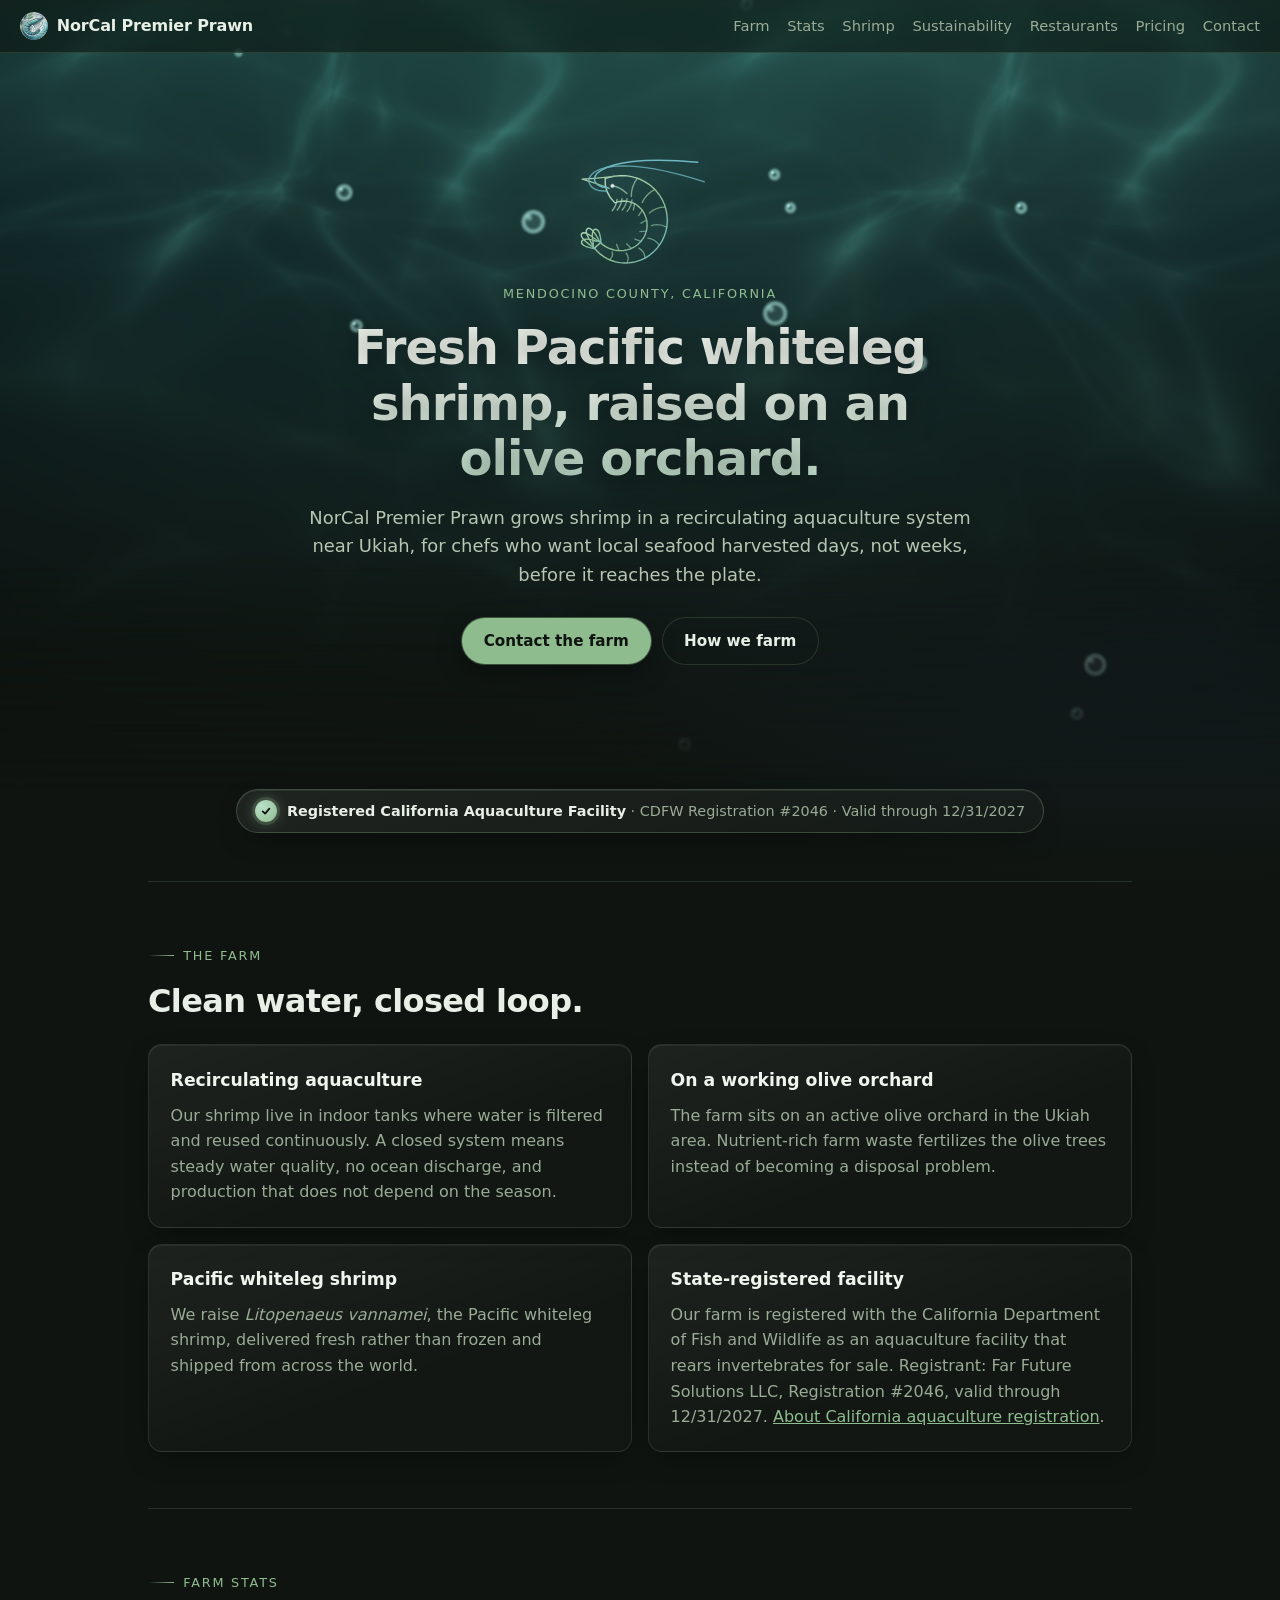
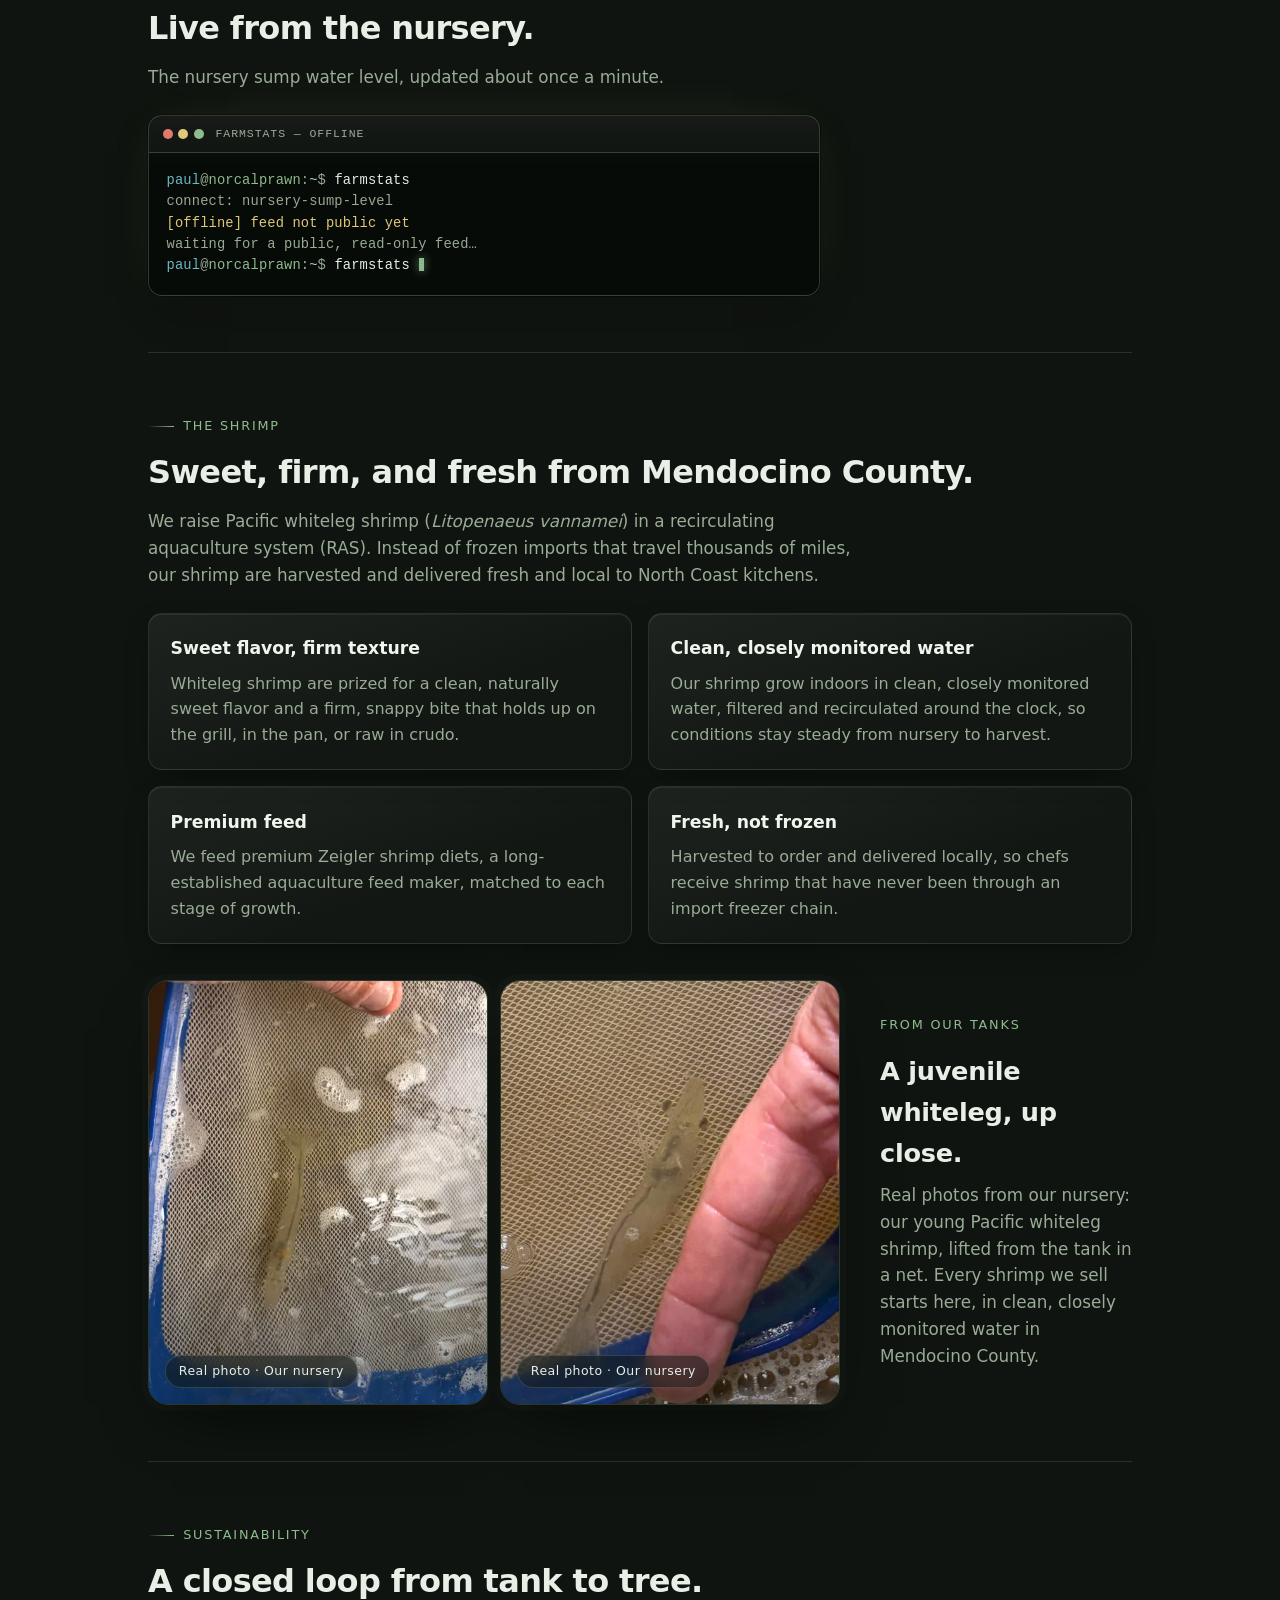
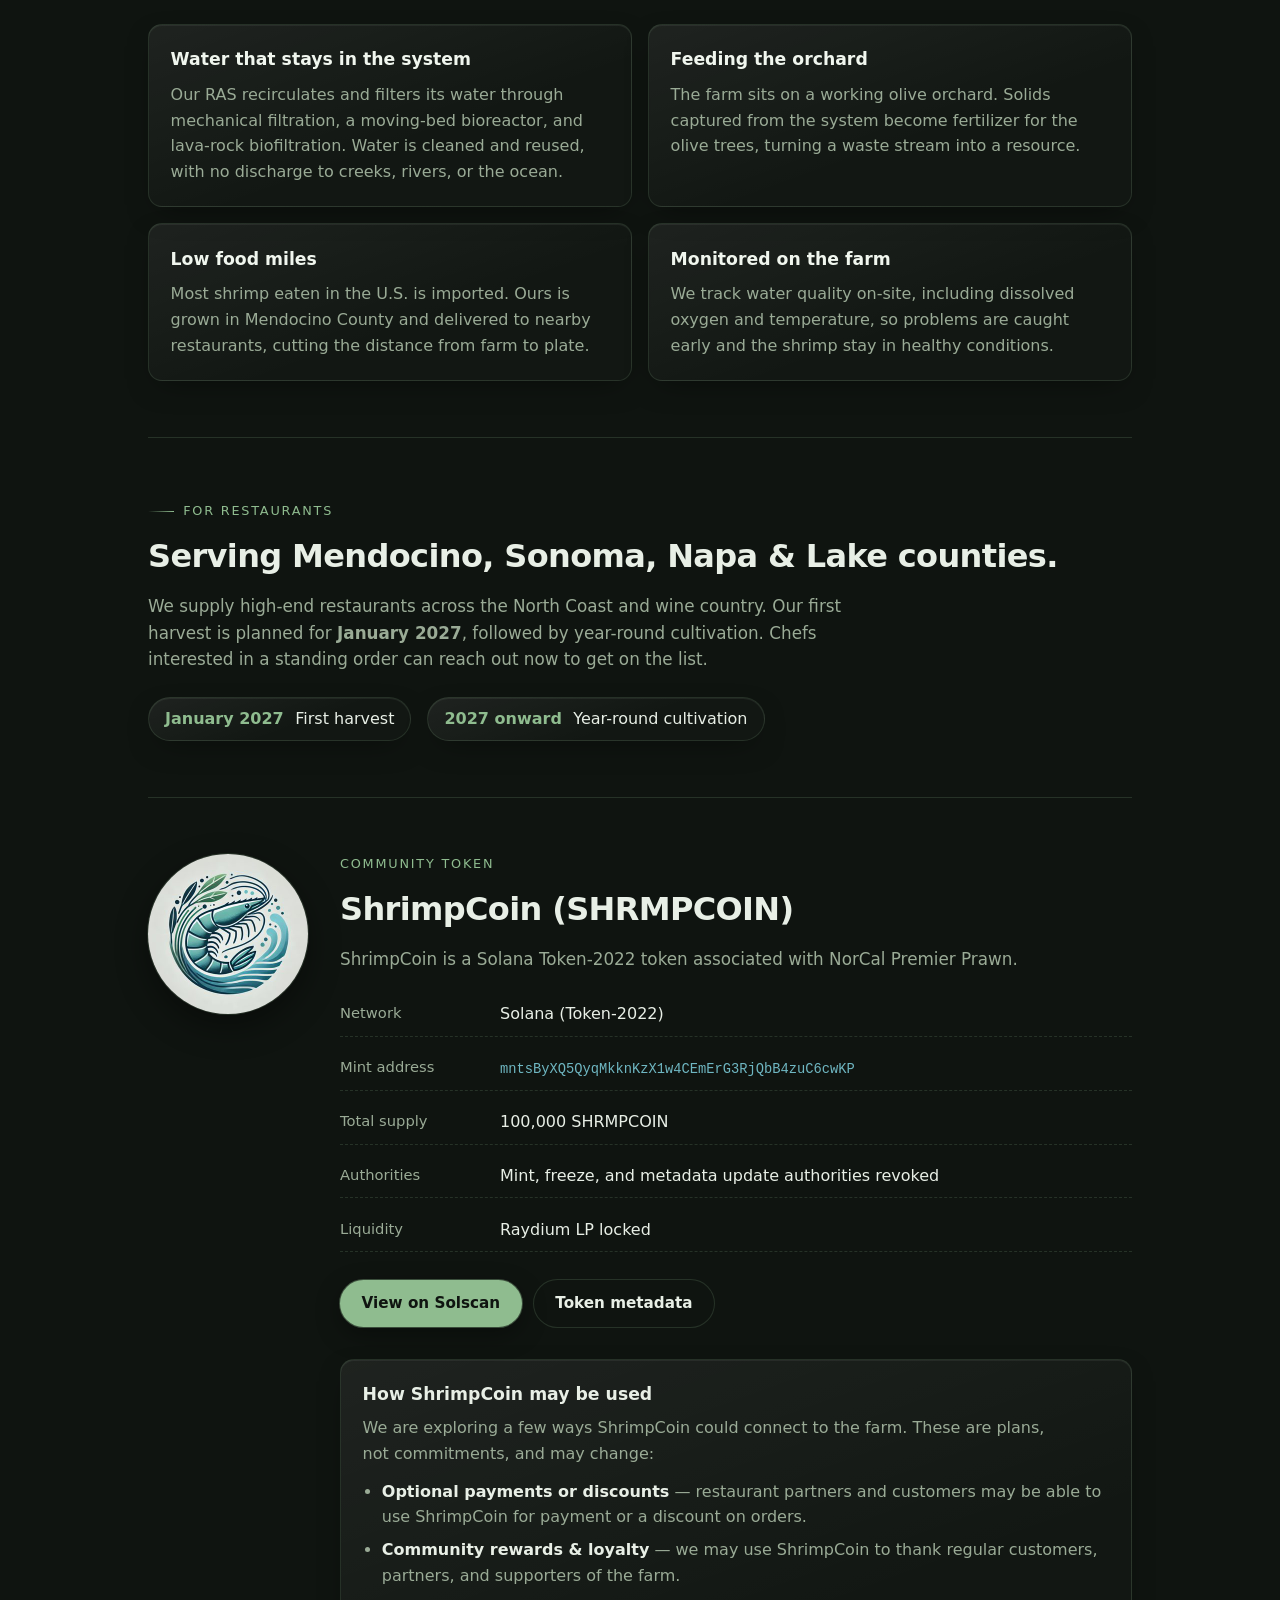
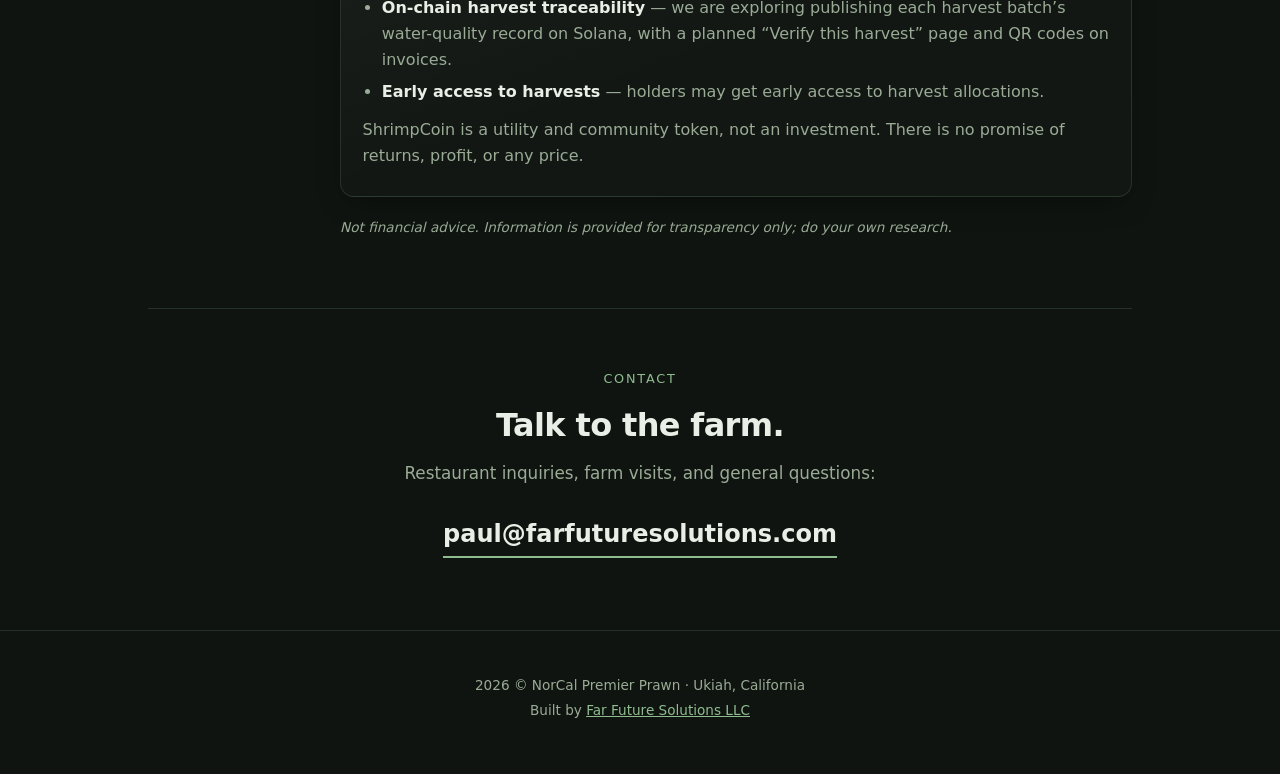
==== commit d3387839: "Add Farm stats terminal widget for the nursery sump level" ====
--- a/index.html
+++ b/index.html
@@ -28,14 +28,16 @@
   <meta name="twitter:title" content="NorCal Premier Prawn" />
   <meta name="twitter:description" content="Fresh RAS-raised Pacific whiteleg shrimp from Mendocino County, California." />
   <meta name="twitter:image" content="https://raw.githubusercontent.com/PuaNow/shrimpcoin-metadata/main/shrimpcoin-logo.png" />
-  <link rel="stylesheet" href="style.css?v=20261113g" />
-  <script src="fx.js?v=20261113g" defer></script>
+  <link rel="stylesheet" href="style.css?v=20261114h" />
+  <script src="fx.js?v=20261114h" defer></script>
+  <script src="farmstats.js?v=20261114h" defer></script>
 </head>
 <body>
   <header class="topbar">
     <a class="brand" href="#top"><img src="favicon.svg" alt="" width="28" height="28" /> NorCal Premier Prawn</a>
     <nav>
       <a href="#farm">Farm</a>
+      <a href="#farmstats">Stats</a>
       <a href="#shrimp">Shrimp</a>
       <a href="#sustainability">Sustainability</a>
       <a href="#restaurants">Restaurants</a>
@@ -95,6 +97,21 @@
           <h3>State-registered facility</h3>
           <p>Our farm is registered with the California Department of Fish and Wildlife as an aquaculture facility that rears invertebrates for sale. Registrant: Far Future Solutions LLC, Registration #2046, valid through 12/31/2027. <a href="https://wildlife.ca.gov/Conservation/Aquaculture" target="_blank" rel="noopener">About California aquaculture registration</a>.</p>
         </article>
+      </div>
+    </section>
+
+
+    <section id="farmstats" class="block farmstats">
+      <p class="eyebrow">Farm stats</p>
+      <h2>Live from the nursery.</h2>
+      <p class="body">The nursery sump water level, updated about once a minute.</p>
+      <div class="term" id="farmstats-widget" role="region" aria-label="Nursery sump water level">
+        <div class="term-chrome" aria-hidden="true">
+          <span class="term-dots"><i></i><i></i><i></i></span>
+          <span class="term-title">farmstats</span>
+        </div>
+        <pre class="term-body" id="farmstats-body">paul@norcalprawn:~$ farmstats</pre>
+        <p class="visually-hidden" id="farmstats-live" aria-live="polite">Loading nursery sump water level.</p>
       </div>
     </section>
 
--- a/style.css
+++ b/style.css
@@ -251,3 +251,136 @@
   .photo-frame { max-width: none; max-height: 50vh; }
   .photo-chip { font-size: .68rem; padding: .22rem .5rem; left: .5rem; bottom: .5rem; white-space: nowrap; }
 }
+
+/* Farm stats terminal widget */
+.visually-hidden {
+  position: absolute;
+  width: 1px; height: 1px;
+  padding: 0; margin: -1px;
+  overflow: hidden; clip: rect(0, 0, 0, 0);
+  white-space: nowrap; border: 0;
+}
+.farmstats .body { margin-bottom: 1.5rem; }
+.term {
+  --term-bg: #070b08;
+  --term-line: rgba(143, 188, 143, 0.28);
+  --term-glow: rgba(111, 183, 194, 0.18);
+  --term-amber: #e2c97a;
+  --term-alert: #ff6b6b;
+  --term-below: #8bb8d0;
+  width: min(42rem, 100%);
+  background:
+    linear-gradient(180deg, rgba(255, 255, 255, 0.03), transparent 28%),
+    var(--term-bg);
+  border: 1px solid var(--term-line);
+  border-radius: 14px;
+  box-shadow:
+    0 0 0 1px rgba(0, 0, 0, 0.4),
+    0 18px 40px -18px rgba(0, 0, 0, 0.75),
+    0 0 48px -16px var(--term-glow);
+  overflow: hidden;
+  font-family: "IBM Plex Mono", "JetBrains Mono", "DM Mono", ui-monospace, "SFMono-Regular", Menlo, Consolas, monospace;
+}
+.term-chrome {
+  display: flex;
+  align-items: center;
+  gap: 0.75rem;
+  padding: 0.55rem 0.85rem;
+  background: rgba(255, 255, 255, 0.03);
+  border-bottom: 1px solid var(--term-line);
+}
+.term-dots { display: inline-flex; gap: 0.35rem; }
+.term-dots i {
+  display: block; width: 0.62rem; height: 0.62rem; border-radius: 50%;
+}
+.term-dots i:nth-child(1) { background: #e07a6d; }
+.term-dots i:nth-child(2) { background: #e2c97a; }
+.term-dots i:nth-child(3) { background: #8fbc8f; }
+.term-title {
+  color: var(--muted);
+  font-size: 0.72rem;
+  letter-spacing: 0.08em;
+  text-transform: uppercase;
+}
+.term-body {
+  margin: 0;
+  padding: 1.05rem 1.1rem 1.15rem;
+  color: var(--fg);
+  font-size: 0.86rem;
+  line-height: 1.55;
+  letter-spacing: 0.01em;
+  white-space: pre-wrap;
+  overflow-x: auto;
+  tab-size: 4;
+  position: relative;
+}
+.term-body::after {
+  content: "";
+  pointer-events: none;
+  position: absolute;
+  inset: 0;
+  background: repeating-linear-gradient(
+    to bottom,
+    transparent 0 2px,
+    rgba(0, 0, 0, 0.12) 2px 3px
+  );
+  opacity: 0.35;
+}
+.term-prompt { font-weight: 500; }
+.term-user { color: var(--sea); }
+.term-at, .term-colon, .term-dollar { color: var(--muted); }
+.term-host { color: var(--accent); }
+.term-path { color: #b9e0c9; }
+.term-k, .term-dim, .term-scale, .term-hint { color: var(--muted); }
+.term-v { color: var(--fg); }
+.term-depth { color: #b9e0c9; font-weight: 600; }
+.term-spark { color: var(--sea); letter-spacing: 0.02em; }
+.term-sparkrow { display: block; white-space: nowrap; }
+.term-off { color: var(--term-amber); }
+.term-caret { color: var(--accent); }
+.term-band { color: var(--accent); }
+.term-track { color: var(--muted); }
+.term-status { font-weight: 700; letter-spacing: 0.04em; }
+.term-status.is-normal { color: var(--accent); }
+.term-status.is-below { color: var(--term-below); }
+.term-status.is-above { color: var(--term-amber); }
+.term-status.is-alert {
+  color: var(--term-alert);
+  text-shadow: 0 0 10px rgba(255, 107, 107, 0.45);
+}
+.term-alert { color: var(--term-alert); font-weight: 700; }
+.g-cell { color: rgba(154, 171, 150, 0.45); }
+.g-cell.g-normal { color: rgba(143, 188, 143, 0.4); }
+.g-cell.g-fill { color: var(--accent); }
+.term[data-status="below"] .g-cell.g-fill { color: var(--term-below); }
+.term[data-status="above"] .g-cell.g-fill { color: var(--term-amber); }
+.term[data-status="alert"] .g-cell.g-fill { color: var(--term-alert); }
+.term[data-status="alert"] {
+  --term-line: rgba(255, 107, 107, 0.4);
+  --term-glow: rgba(255, 107, 107, 0.25);
+  box-shadow:
+    0 0 0 1px rgba(0, 0, 0, 0.4),
+    0 18px 40px -18px rgba(0, 0, 0, 0.75),
+    0 0 48px -16px var(--term-glow);
+}
+.term[data-status="offline"] { --term-glow: rgba(226, 201, 122, 0.16); }
+.term-cursor {
+  display: inline-block;
+  width: 0.65ch;
+  height: 1em;
+  margin-left: 0.1ch;
+  background: var(--accent);
+  vertical-align: -0.15em;
+  box-shadow: 0 0 8px rgba(143, 188, 143, 0.7);
+}
+@media (prefers-reduced-motion: no-preference) {
+  .term-cursor { animation: termblink 1.1s step-end infinite; }
+  .term[data-status="alert"] .term-status.is-alert { animation: termblink 1.1s step-end infinite; }
+}
+@media (prefers-reduced-motion: reduce) {
+  .term-body::after { display: none; }
+}
+@keyframes termblink { 50% { opacity: 0; } }
+@media (max-width: 640px) {
+  .term-body { font-size: 0.78rem; padding: 0.9rem 0.8rem 1rem; }
+}
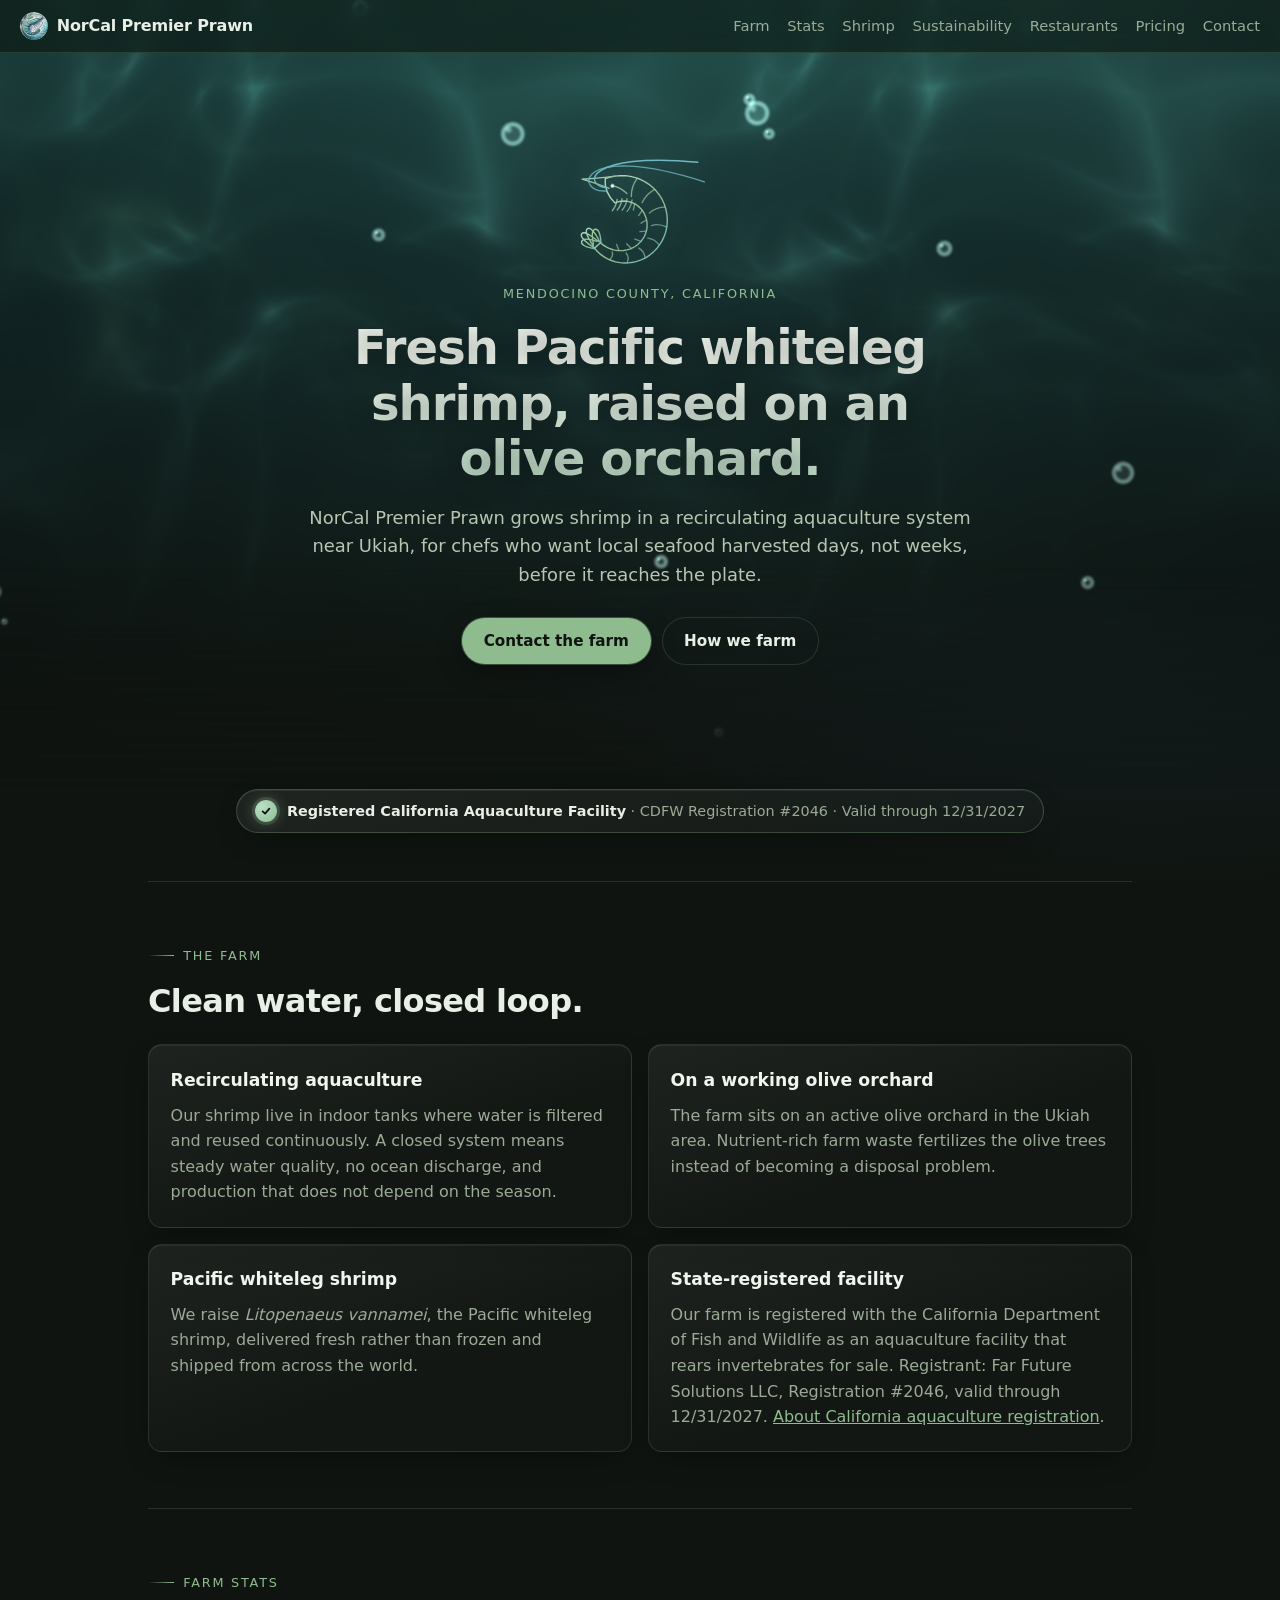
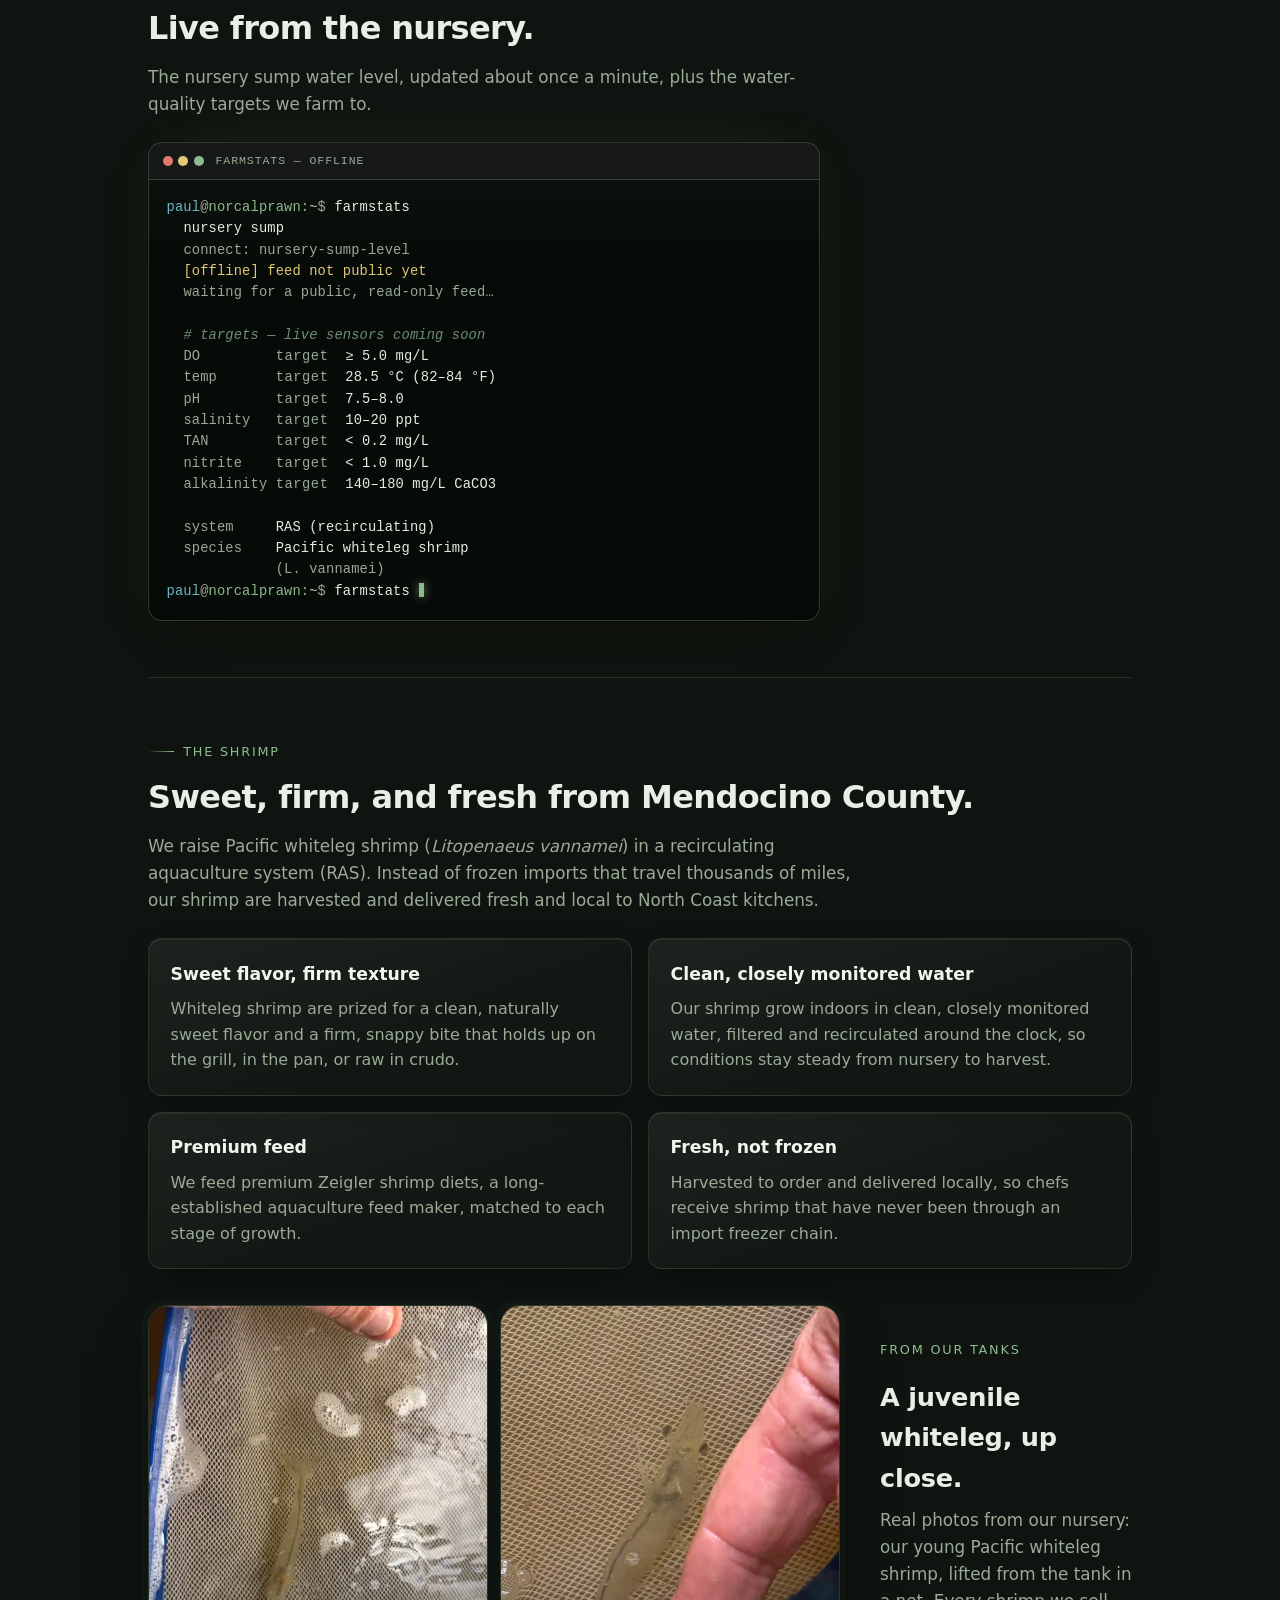
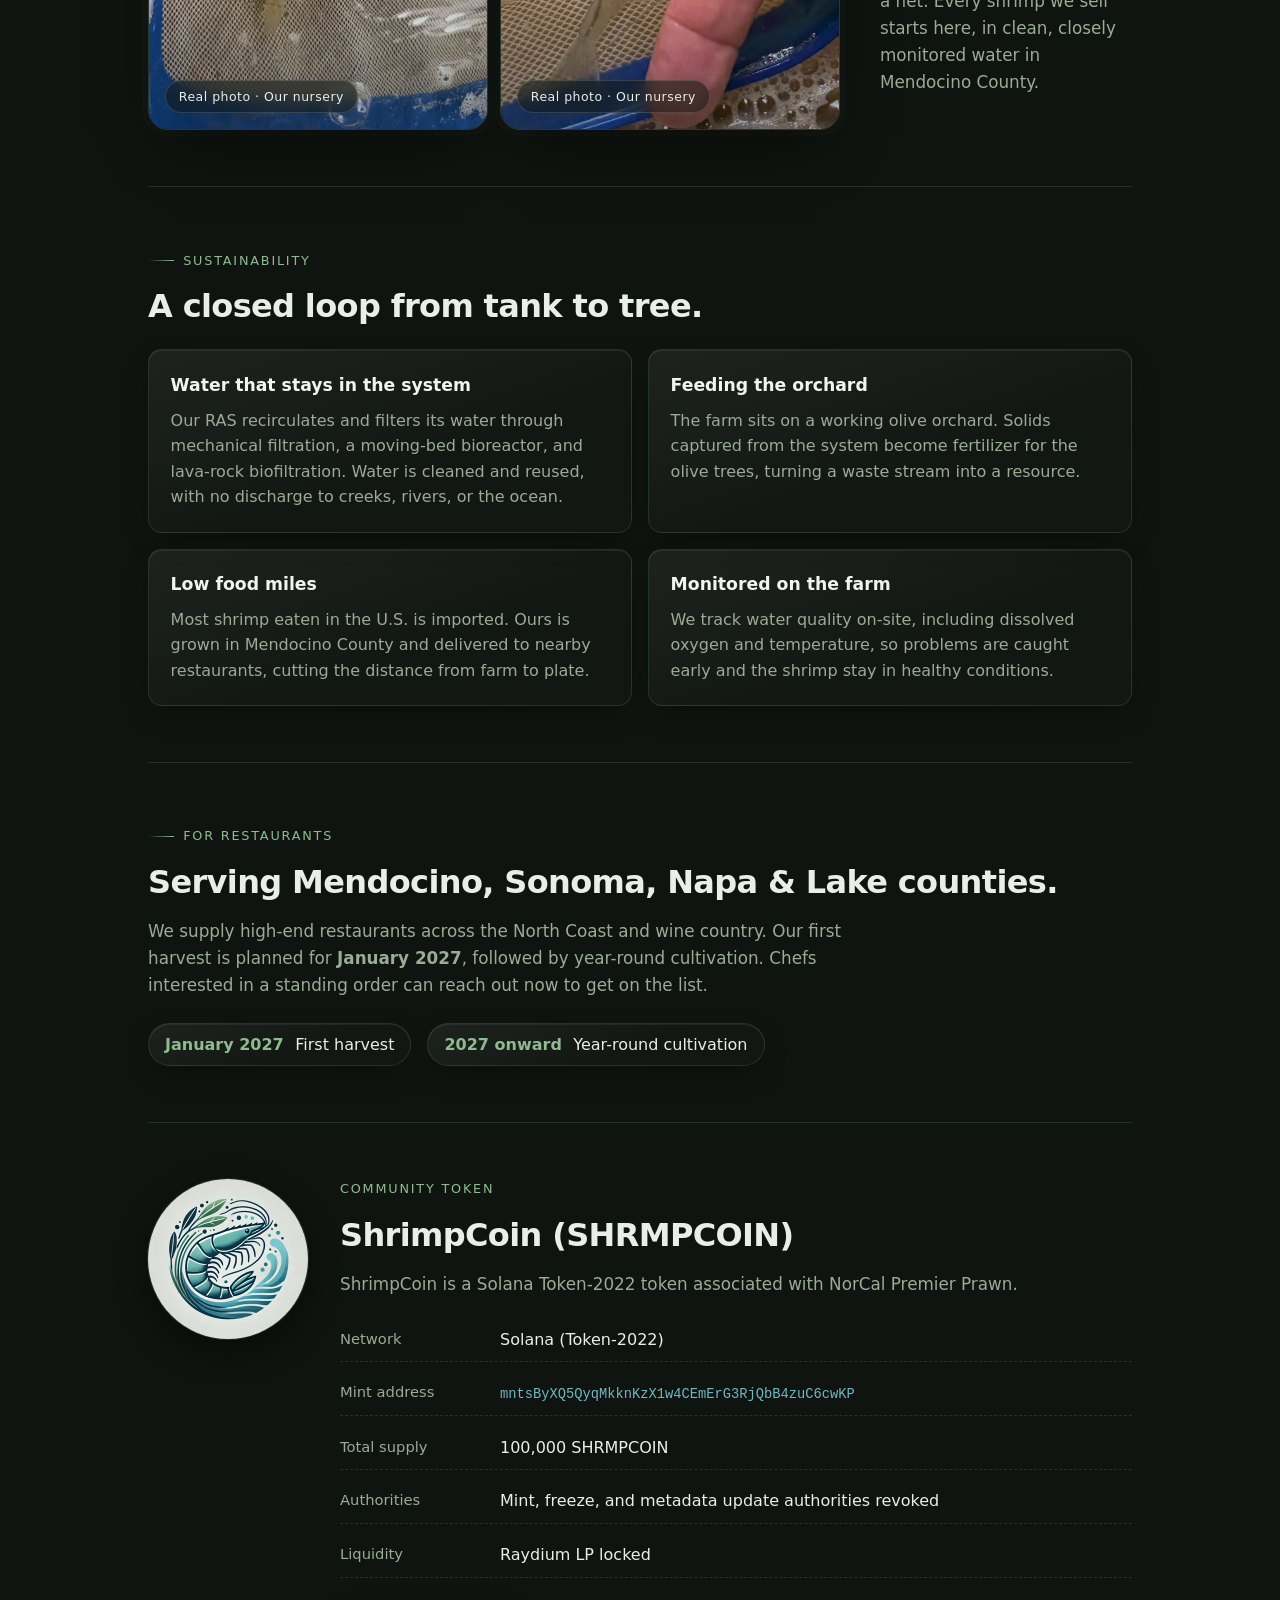
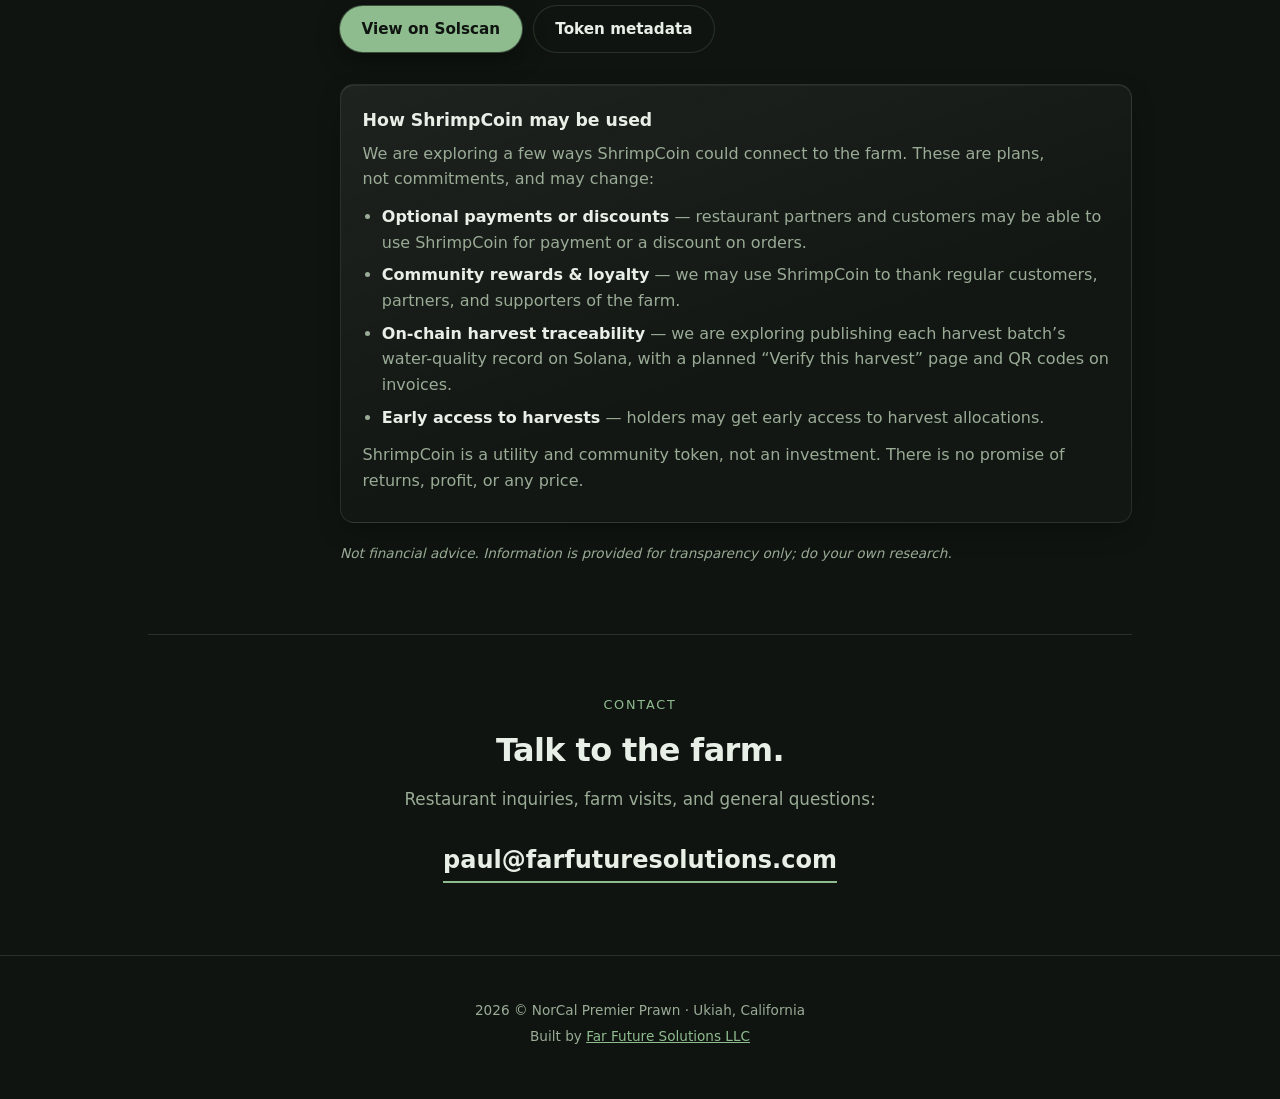
==== commit 7d52ffb5: "Add static L. vannamei RAS target ranges to the Farm stats widget" ====
--- a/index.html
+++ b/index.html
@@ -28,9 +28,9 @@
   <meta name="twitter:title" content="NorCal Premier Prawn" />
   <meta name="twitter:description" content="Fresh RAS-raised Pacific whiteleg shrimp from Mendocino County, California." />
   <meta name="twitter:image" content="https://raw.githubusercontent.com/PuaNow/shrimpcoin-metadata/main/shrimpcoin-logo.png" />
-  <link rel="stylesheet" href="style.css?v=20261114h" />
-  <script src="fx.js?v=20261114h" defer></script>
-  <script src="farmstats.js?v=20261114h" defer></script>
+  <link rel="stylesheet" href="style.css?v=20261114i" />
+  <script src="fx.js?v=20261114i" defer></script>
+  <script src="farmstats.js?v=20261114i" defer></script>
 </head>
 <body>
   <header class="topbar">
@@ -104,8 +104,8 @@
     <section id="farmstats" class="block farmstats">
       <p class="eyebrow">Farm stats</p>
       <h2>Live from the nursery.</h2>
-      <p class="body">The nursery sump water level, updated about once a minute.</p>
-      <div class="term" id="farmstats-widget" role="region" aria-label="Nursery sump water level">
+      <p class="body">The nursery sump water level, updated about once a minute, plus the water-quality targets we farm to.</p>
+      <div class="term" id="farmstats-widget" role="region" aria-label="Nursery farm stats">
         <div class="term-chrome" aria-hidden="true">
           <span class="term-dots"><i></i><i></i><i></i></span>
           <span class="term-title">farmstats</span>
--- a/style.css
+++ b/style.css
@@ -336,6 +336,11 @@
 .term-depth { color: #b9e0c9; font-weight: 600; }
 .term-spark { color: var(--sea); letter-spacing: 0.02em; }
 .term-sparkrow { display: block; white-space: nowrap; }
+.term-comment { color: #6f8f78; font-style: italic; }
+.term-flag { color: var(--muted); letter-spacing: 0.04em; }
+.term-flag.is-live { color: var(--sea); font-weight: 700; letter-spacing: 0.08em; text-transform: uppercase; }
+.term-target { color: var(--fg); }
+
 .term-off { color: var(--term-amber); }
 .term-caret { color: var(--accent); }
 .term-band { color: var(--accent); }
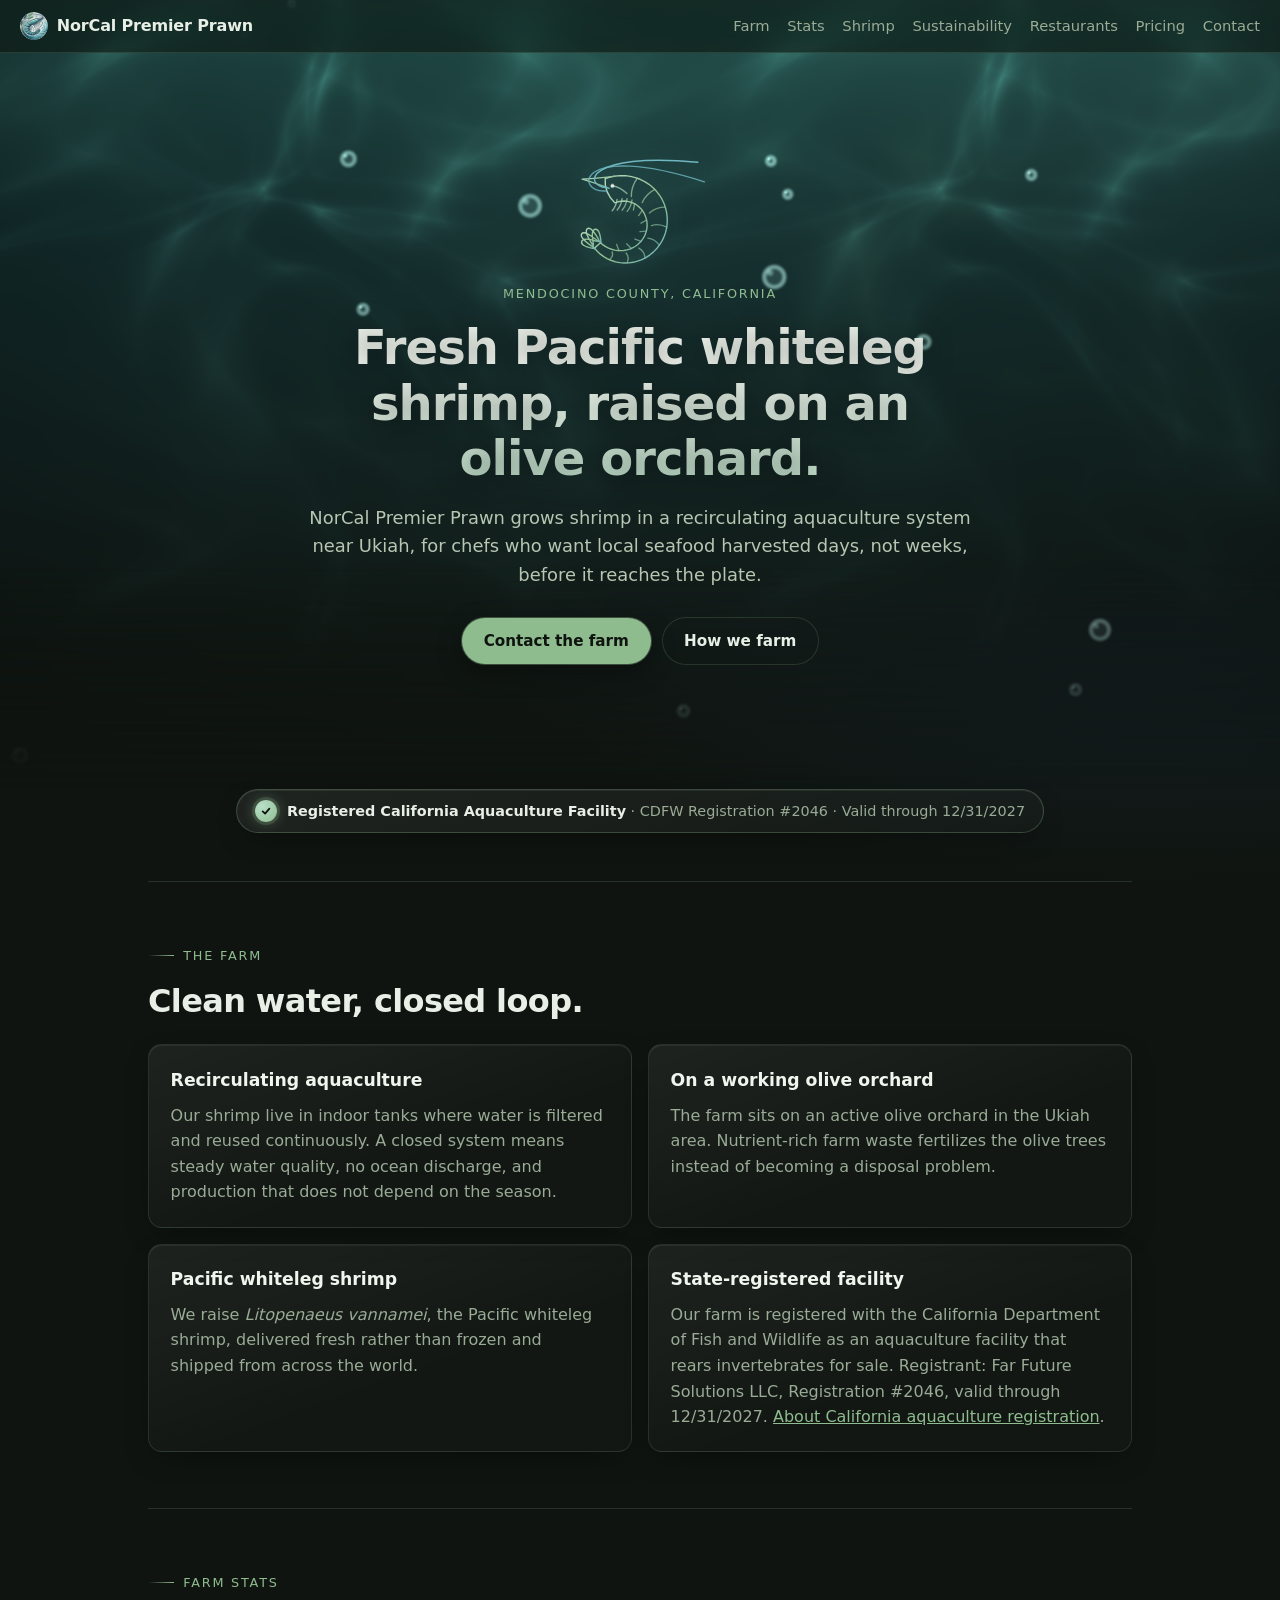
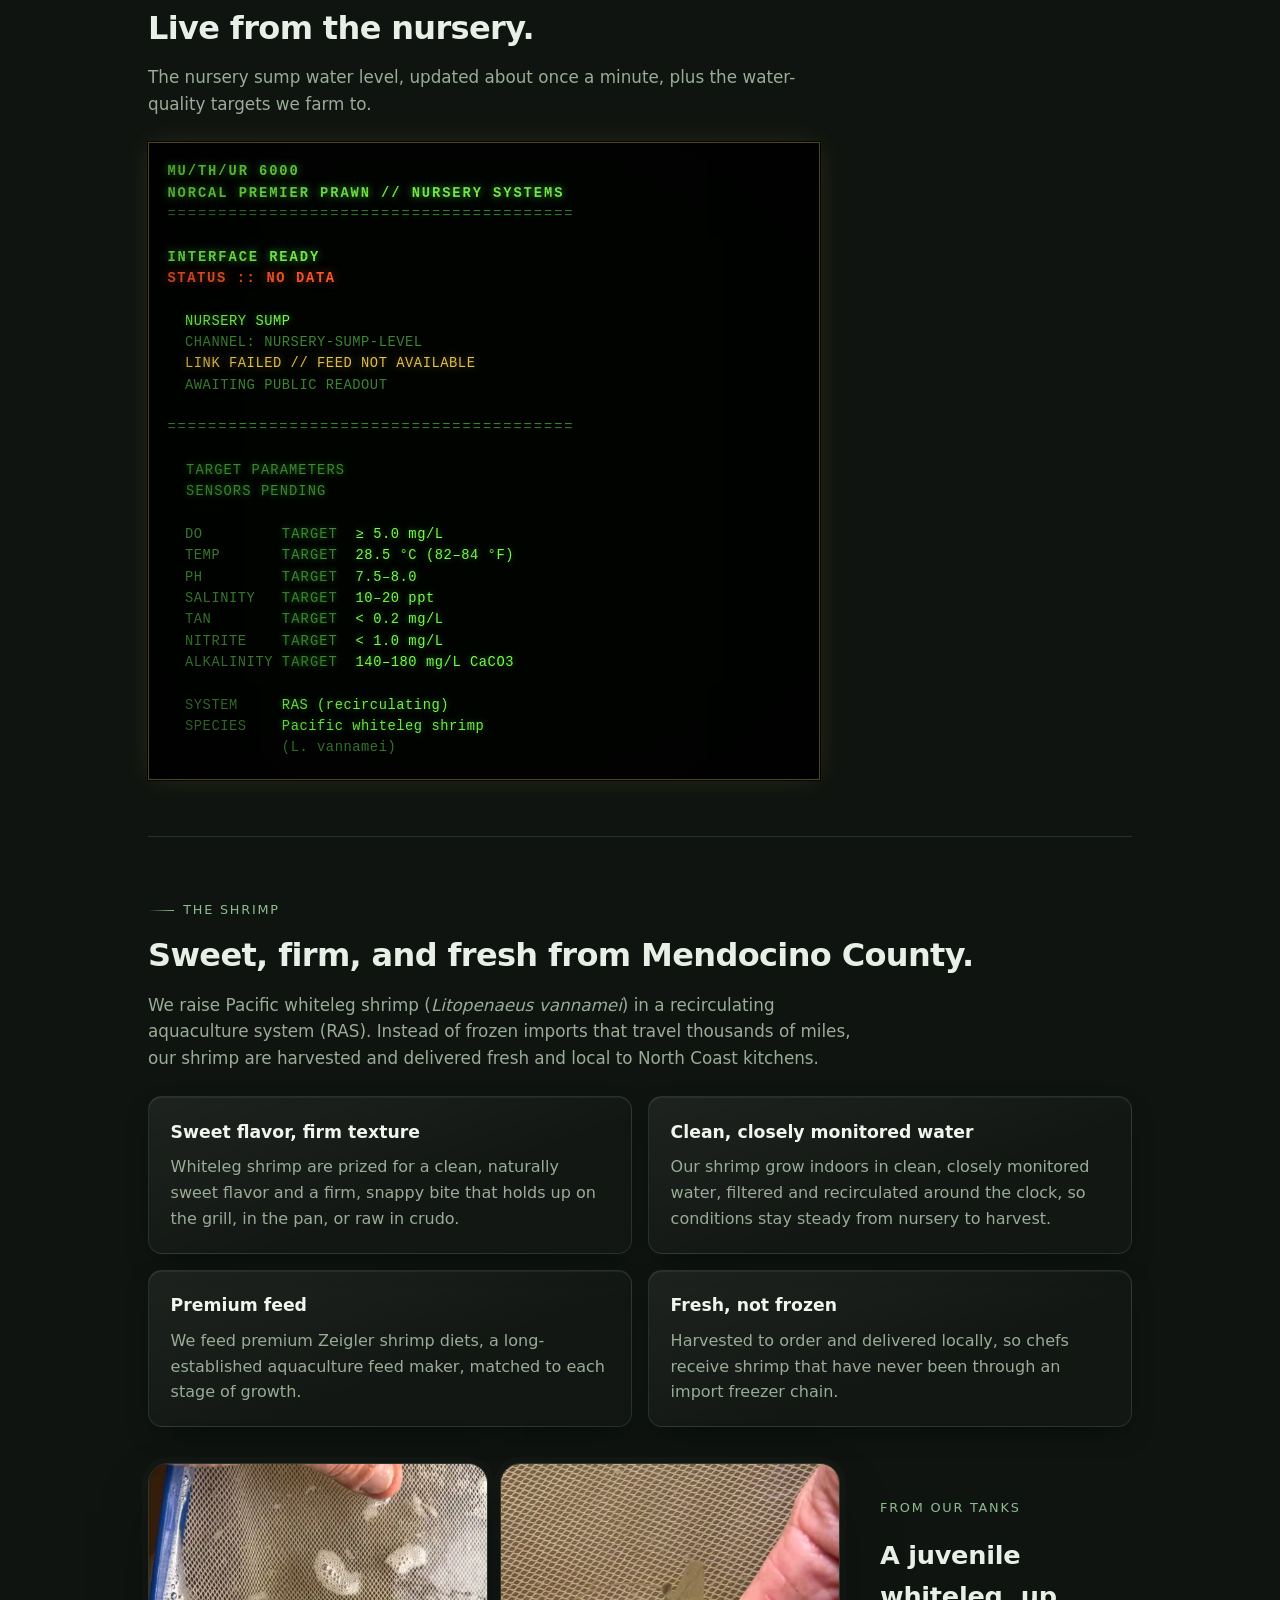
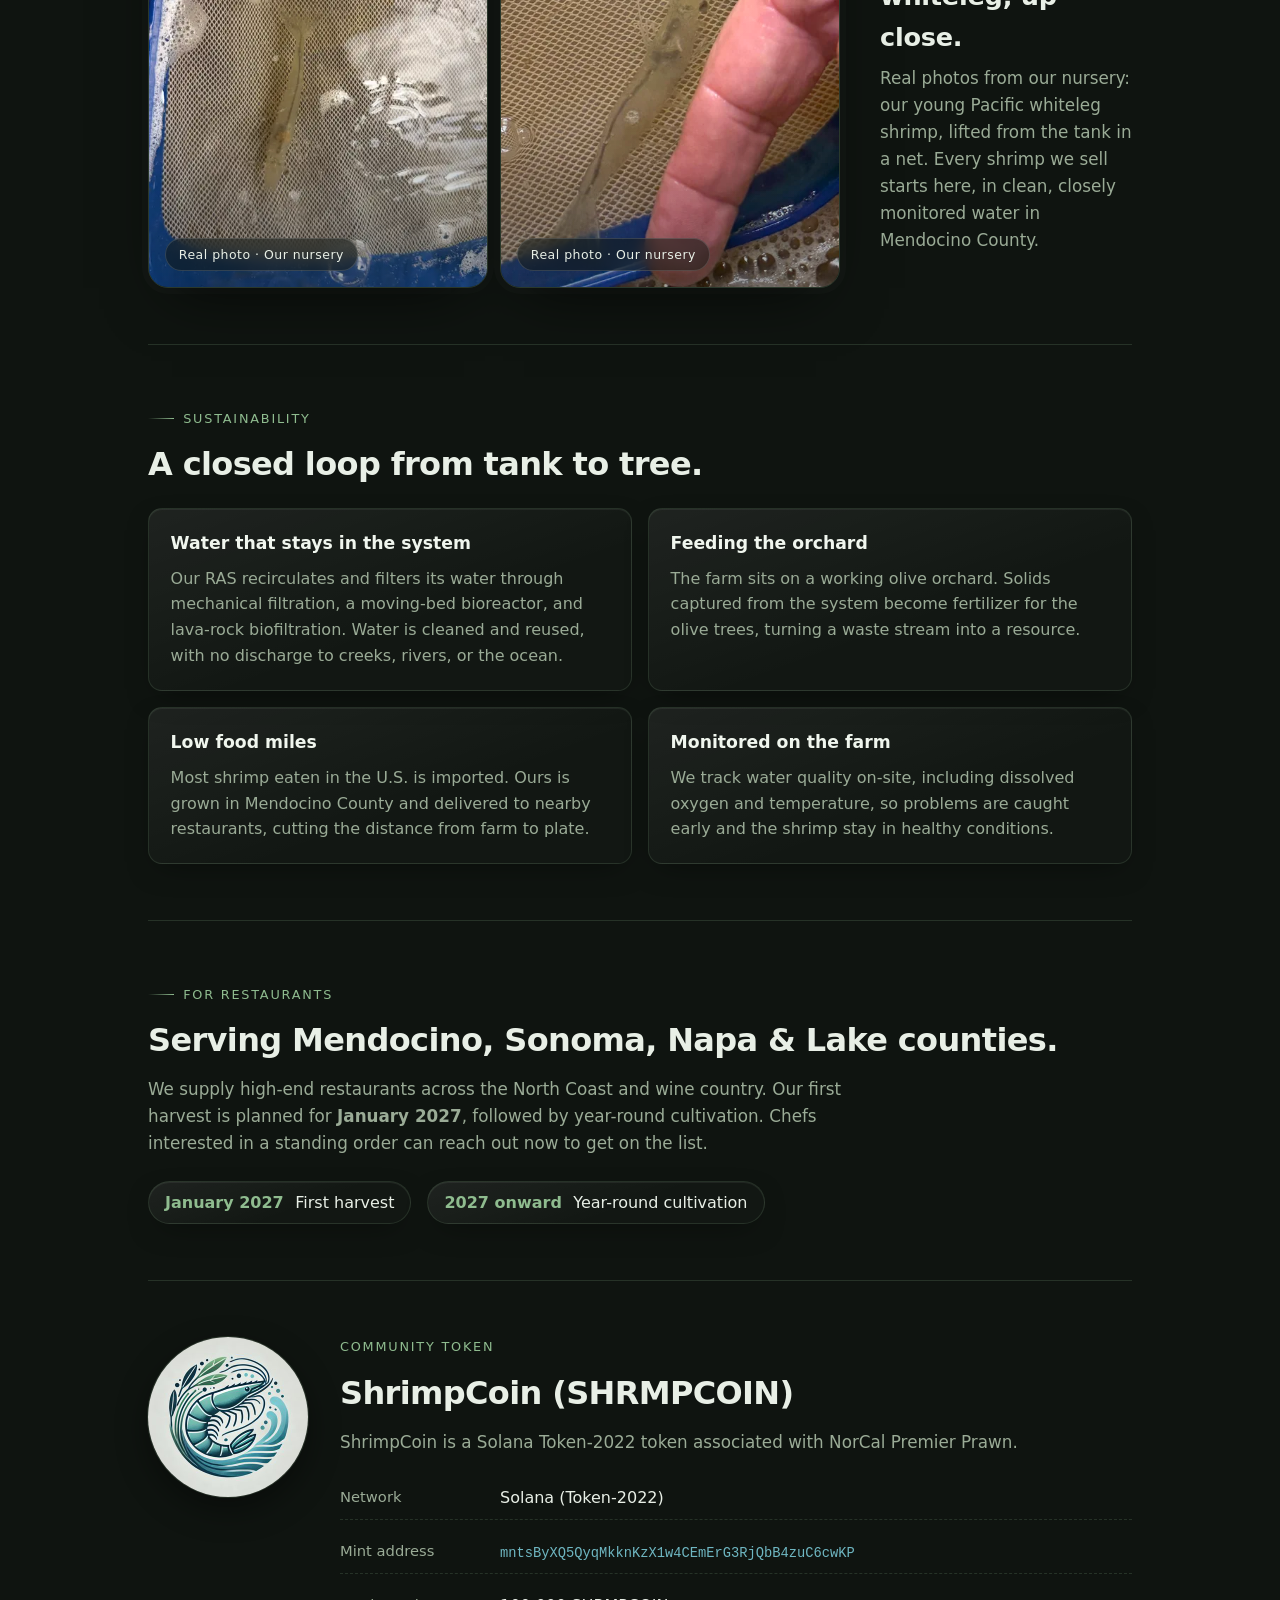
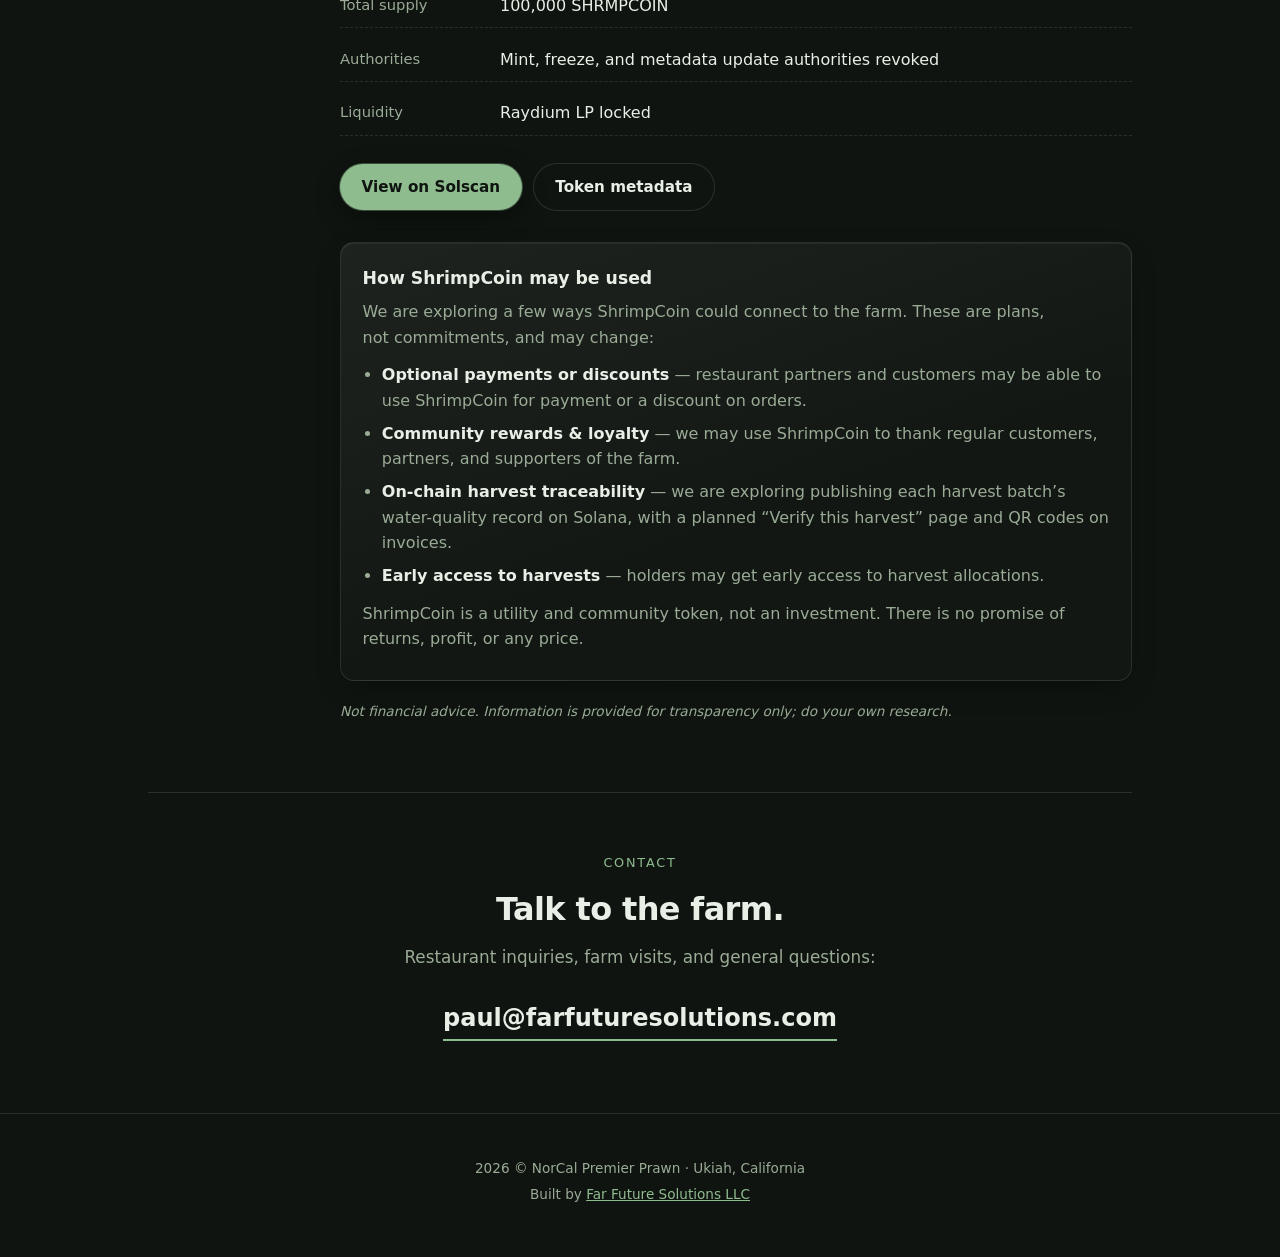
==== commit e21180e3: "Preview: restyle Farm stats as a MU/TH/UR 6000 console" ====
--- a/index.html
+++ b/index.html
@@ -28,9 +28,9 @@
   <meta name="twitter:title" content="NorCal Premier Prawn" />
   <meta name="twitter:description" content="Fresh RAS-raised Pacific whiteleg shrimp from Mendocino County, California." />
   <meta name="twitter:image" content="https://raw.githubusercontent.com/PuaNow/shrimpcoin-metadata/main/shrimpcoin-logo.png" />
-  <link rel="stylesheet" href="style.css?v=20261114i" />
-  <script src="fx.js?v=20261114i" defer></script>
-  <script src="farmstats.js?v=20261114i" defer></script>
+  <link rel="stylesheet" href="style.css?v=20261114m" />
+  <script src="fx.js?v=20261114m" defer></script>
+  <script src="farmstats.js?v=20261114m" defer></script>
 </head>
 <body>
   <header class="topbar">
@@ -106,11 +106,8 @@
       <h2>Live from the nursery.</h2>
       <p class="body">The nursery sump water level, updated about once a minute, plus the water-quality targets we farm to.</p>
       <div class="term" id="farmstats-widget" role="region" aria-label="Nursery farm stats">
-        <div class="term-chrome" aria-hidden="true">
-          <span class="term-dots"><i></i><i></i><i></i></span>
-          <span class="term-title">farmstats</span>
-        </div>
-        <pre class="term-body" id="farmstats-body">paul@norcalprawn:~$ farmstats</pre>
+        <pre class="term-body" id="farmstats-body">MU/TH/UR 6000
+STANDING BY</pre>
         <p class="visually-hidden" id="farmstats-live" aria-live="polite">Loading nursery sump water level.</p>
       </div>
     </section>
--- a/style.css
+++ b/style.css
@@ -252,7 +252,7 @@
   .photo-chip { font-size: .68rem; padding: .22rem .5rem; left: .5rem; bottom: .5rem; white-space: nowrap; }
 }
 
-/* Farm stats terminal widget */
+/* Farm stats — MU/TH/UR 6000 console look. Original styling only. */
 .visually-hidden {
   position: absolute;
   width: 1px; height: 1px;
@@ -262,130 +262,135 @@
 }
 .farmstats .body { margin-bottom: 1.5rem; }
 .term {
-  --term-bg: #070b08;
-  --term-line: rgba(143, 188, 143, 0.28);
-  --term-glow: rgba(111, 183, 194, 0.18);
-  --term-amber: #e2c97a;
-  --term-alert: #ff6b6b;
-  --term-below: #8bb8d0;
+  --term-bg: #010301;
+  --term-fg: #7cff4d;
+  --term-dim: #3d8a32;
+  --term-line: rgba(124, 255, 77, 0.35);
+  --term-glow: rgba(80, 255, 60, 0.22);
+  --term-amber: #e6c04a;
+  --term-alert: #ff5a2a;
+  --term-below: #8fd0ff;
   width: min(42rem, 100%);
-  background:
-    linear-gradient(180deg, rgba(255, 255, 255, 0.03), transparent 28%),
-    var(--term-bg);
+  background: var(--term-bg);
   border: 1px solid var(--term-line);
-  border-radius: 14px;
+  border-radius: 0;
   box-shadow:
-    0 0 0 1px rgba(0, 0, 0, 0.4),
-    0 18px 40px -18px rgba(0, 0, 0, 0.75),
-    0 0 48px -16px var(--term-glow);
+    0 0 0 1px rgba(0, 0, 0, 0.8),
+    0 0 28px -6px var(--term-glow),
+    inset 0 0 80px rgba(0, 0, 0, 0.55);
   overflow: hidden;
   font-family: "IBM Plex Mono", "JetBrains Mono", "DM Mono", ui-monospace, "SFMono-Regular", Menlo, Consolas, monospace;
-}
-.term-chrome {
-  display: flex;
-  align-items: center;
-  gap: 0.75rem;
-  padding: 0.55rem 0.85rem;
-  background: rgba(255, 255, 255, 0.03);
-  border-bottom: 1px solid var(--term-line);
-}
-.term-dots { display: inline-flex; gap: 0.35rem; }
-.term-dots i {
-  display: block; width: 0.62rem; height: 0.62rem; border-radius: 50%;
-}
-.term-dots i:nth-child(1) { background: #e07a6d; }
-.term-dots i:nth-child(2) { background: #e2c97a; }
-.term-dots i:nth-child(3) { background: #8fbc8f; }
-.term-title {
-  color: var(--muted);
-  font-size: 0.72rem;
-  letter-spacing: 0.08em;
-  text-transform: uppercase;
+  position: relative;
+}
+.term::before {
+  content: "";
+  pointer-events: none;
+  position: absolute;
+  inset: 0;
+  z-index: 2;
+  background:
+    radial-gradient(ellipse at center, transparent 52%, rgba(0, 0, 0, 0.42) 100%);
+}
+.term::after {
+  content: "";
+  pointer-events: none;
+  position: absolute;
+  inset: 0;
+  z-index: 3;
+  background: repeating-linear-gradient(
+    to bottom,
+    transparent 0 2px,
+    rgba(0, 0, 0, 0.18) 2px 3px
+  );
+  opacity: 0.55;
 }
 .term-body {
   margin: 0;
-  padding: 1.05rem 1.1rem 1.15rem;
-  color: var(--fg);
+  padding: 1.15rem 1.15rem 1.25rem;
+  color: var(--term-fg);
   font-size: 0.86rem;
   line-height: 1.55;
-  letter-spacing: 0.01em;
+  letter-spacing: 0.04em;
   white-space: pre-wrap;
   overflow-x: auto;
   tab-size: 4;
   position: relative;
-}
-.term-body::after {
-  content: "";
-  pointer-events: none;
-  position: absolute;
-  inset: 0;
-  background: repeating-linear-gradient(
-    to bottom,
-    transparent 0 2px,
-    rgba(0, 0, 0, 0.12) 2px 3px
-  );
-  opacity: 0.35;
-}
-.term-prompt { font-weight: 500; }
-.term-user { color: var(--sea); }
-.term-at, .term-colon, .term-dollar { color: var(--muted); }
-.term-host { color: var(--accent); }
-.term-path { color: #b9e0c9; }
-.term-k, .term-dim, .term-scale, .term-hint { color: var(--muted); }
-.term-v { color: var(--fg); }
-.term-depth { color: #b9e0c9; font-weight: 600; }
-.term-spark { color: var(--sea); letter-spacing: 0.02em; }
+  text-shadow: 0 0 6px rgba(100, 255, 80, 0.45);
+}
+.term-head {
+  color: var(--term-fg);
+  font-weight: 700;
+  letter-spacing: 0.14em;
+  text-transform: uppercase;
+  text-shadow: 0 0 8px rgba(100, 255, 80, 0.65);
+}
+.term-rule {
+  display: block;
+  color: var(--term-dim);
+  letter-spacing: 0.14em;
+  text-shadow: none;
+  overflow: hidden;
+  white-space: nowrap;
+  width: 0;
+  min-width: 100%;
+}
+.term-k { color: var(--term-dim); text-shadow: none; text-transform: uppercase; }
+.term-dim, .term-scale, .term-hint { color: var(--term-dim); text-shadow: none; }
+.term-v { color: var(--term-fg); }
+.term-depth { color: var(--term-fg); font-weight: 700; text-shadow: 0 0 8px rgba(100, 255, 80, 0.7); }
+.term-spark { color: var(--term-fg); letter-spacing: 0.02em; opacity: 0.9; }
 .term-sparkrow { display: block; white-space: nowrap; }
-.term-comment { color: #6f8f78; font-style: italic; }
-.term-flag { color: var(--muted); letter-spacing: 0.04em; }
-.term-flag.is-live { color: var(--sea); font-weight: 700; letter-spacing: 0.08em; text-transform: uppercase; }
-.term-target { color: var(--fg); }
-
-.term-off { color: var(--term-amber); }
-.term-caret { color: var(--accent); }
-.term-band { color: var(--accent); }
-.term-track { color: var(--muted); }
-.term-status { font-weight: 700; letter-spacing: 0.04em; }
-.term-status.is-normal { color: var(--accent); }
-.term-status.is-below { color: var(--term-below); }
-.term-status.is-above { color: var(--term-amber); }
+.term-comment { color: var(--term-dim); text-transform: uppercase; letter-spacing: 0.08em; }
+.term-flag { color: var(--term-dim); letter-spacing: 0.08em; text-transform: uppercase; }
+.term-flag.is-live {
+  color: var(--term-fg);
+  font-weight: 700;
+  letter-spacing: 0.12em;
+  text-transform: uppercase;
+  text-shadow: 0 0 8px rgba(100, 255, 80, 0.7);
+}
+.term-target { color: var(--term-fg); }
+.term-off { color: var(--term-amber); text-shadow: 0 0 8px rgba(230, 192, 74, 0.45); }
+.term-caret { color: var(--term-fg); }
+.term-band { color: var(--term-fg); opacity: 0.85; }
+.term-track { color: var(--term-dim); }
+.term-statusline,
+.term-status { font-weight: 700; letter-spacing: 0.12em; text-transform: uppercase; }
+.term-statusline.is-normal,
+.term-status.is-normal { color: var(--term-fg); }
+.term-statusline.is-below,
+.term-status.is-below { color: var(--term-below); text-shadow: 0 0 8px rgba(143, 208, 255, 0.5); }
+.term-statusline.is-above,
+.term-status.is-above { color: var(--term-amber); text-shadow: 0 0 8px rgba(230, 192, 74, 0.5); }
+.term-statusline.is-offline,
+.term-statusline.is-alert,
 .term-status.is-alert {
   color: var(--term-alert);
-  text-shadow: 0 0 10px rgba(255, 107, 107, 0.45);
+  text-shadow: 0 0 10px rgba(255, 90, 42, 0.55);
 }
 .term-alert { color: var(--term-alert); font-weight: 700; }
-.g-cell { color: rgba(154, 171, 150, 0.45); }
-.g-cell.g-normal { color: rgba(143, 188, 143, 0.4); }
-.g-cell.g-fill { color: var(--accent); }
+.g-cell { color: rgba(61, 138, 50, 0.45); }
+.g-cell.g-normal { color: rgba(124, 255, 77, 0.35); }
+.g-cell.g-fill { color: var(--term-fg); }
 .term[data-status="below"] .g-cell.g-fill { color: var(--term-below); }
 .term[data-status="above"] .g-cell.g-fill { color: var(--term-amber); }
 .term[data-status="alert"] .g-cell.g-fill { color: var(--term-alert); }
 .term[data-status="alert"] {
-  --term-line: rgba(255, 107, 107, 0.4);
-  --term-glow: rgba(255, 107, 107, 0.25);
-  box-shadow:
-    0 0 0 1px rgba(0, 0, 0, 0.4),
-    0 18px 40px -18px rgba(0, 0, 0, 0.75),
-    0 0 48px -16px var(--term-glow);
-}
-.term[data-status="offline"] { --term-glow: rgba(226, 201, 122, 0.16); }
-.term-cursor {
-  display: inline-block;
-  width: 0.65ch;
-  height: 1em;
-  margin-left: 0.1ch;
-  background: var(--accent);
-  vertical-align: -0.15em;
-  box-shadow: 0 0 8px rgba(143, 188, 143, 0.7);
+  --term-line: rgba(255, 90, 42, 0.5);
+  --term-glow: rgba(255, 90, 42, 0.28);
+}
+.term[data-status="offline"] {
+  --term-glow: rgba(230, 192, 74, 0.18);
+  --term-line: rgba(230, 192, 74, 0.35);
 }
 @media (prefers-reduced-motion: no-preference) {
-  .term-cursor { animation: termblink 1.1s step-end infinite; }
-  .term[data-status="alert"] .term-status.is-alert { animation: termblink 1.1s step-end infinite; }
-}
-@media (prefers-reduced-motion: reduce) {
-  .term-body::after { display: none; }
+  .term[data-status="alert"] .term-status.is-alert,
+  .term[data-status="alert"] .term-statusline.is-alert {
+    animation: termblink 1.1s step-end infinite;
+  }
 }
 @keyframes termblink { 50% { opacity: 0; } }
 @media (max-width: 640px) {
-  .term-body { font-size: 0.78rem; padding: 0.9rem 0.8rem 1rem; }
-}
+  .term-body { font-size: 0.76rem; padding: 0.9rem 0.75rem 1rem; letter-spacing: 0.03em; }
+  .term-head { letter-spacing: 0.1em; }
+}
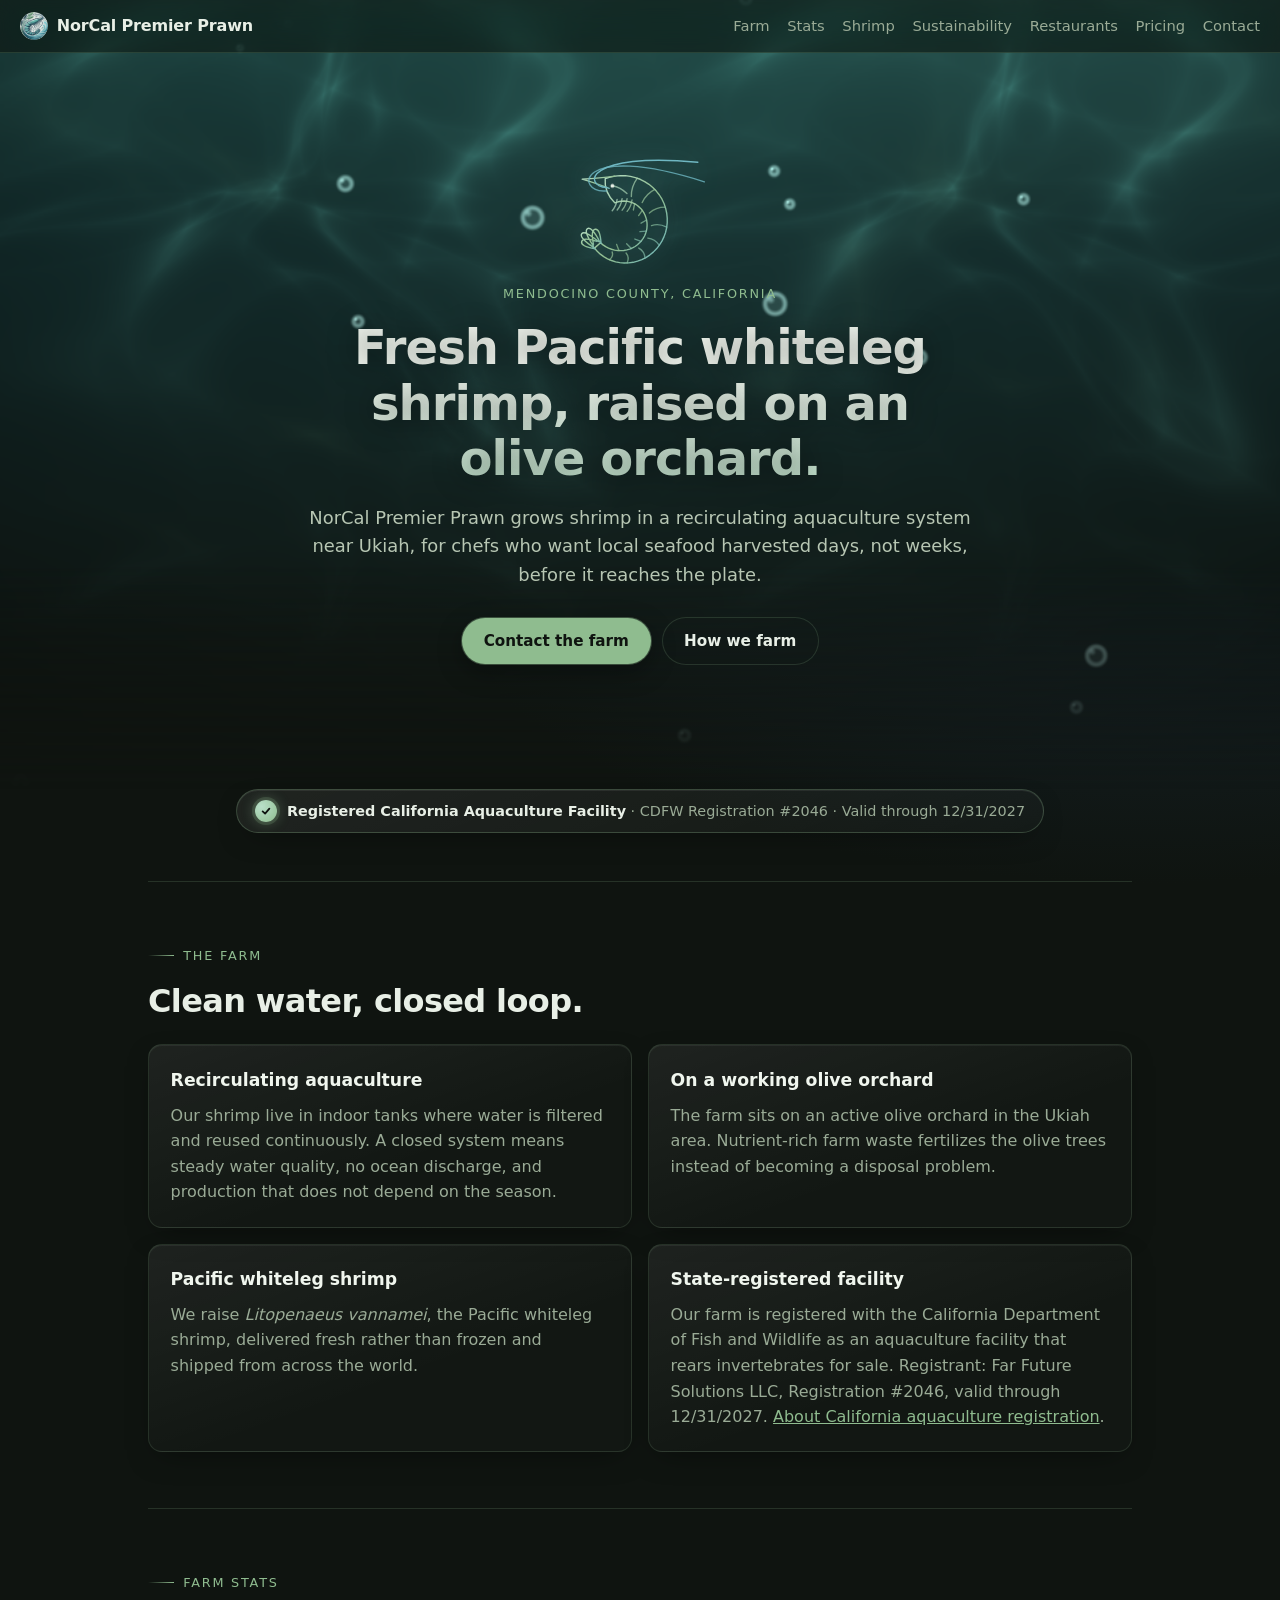
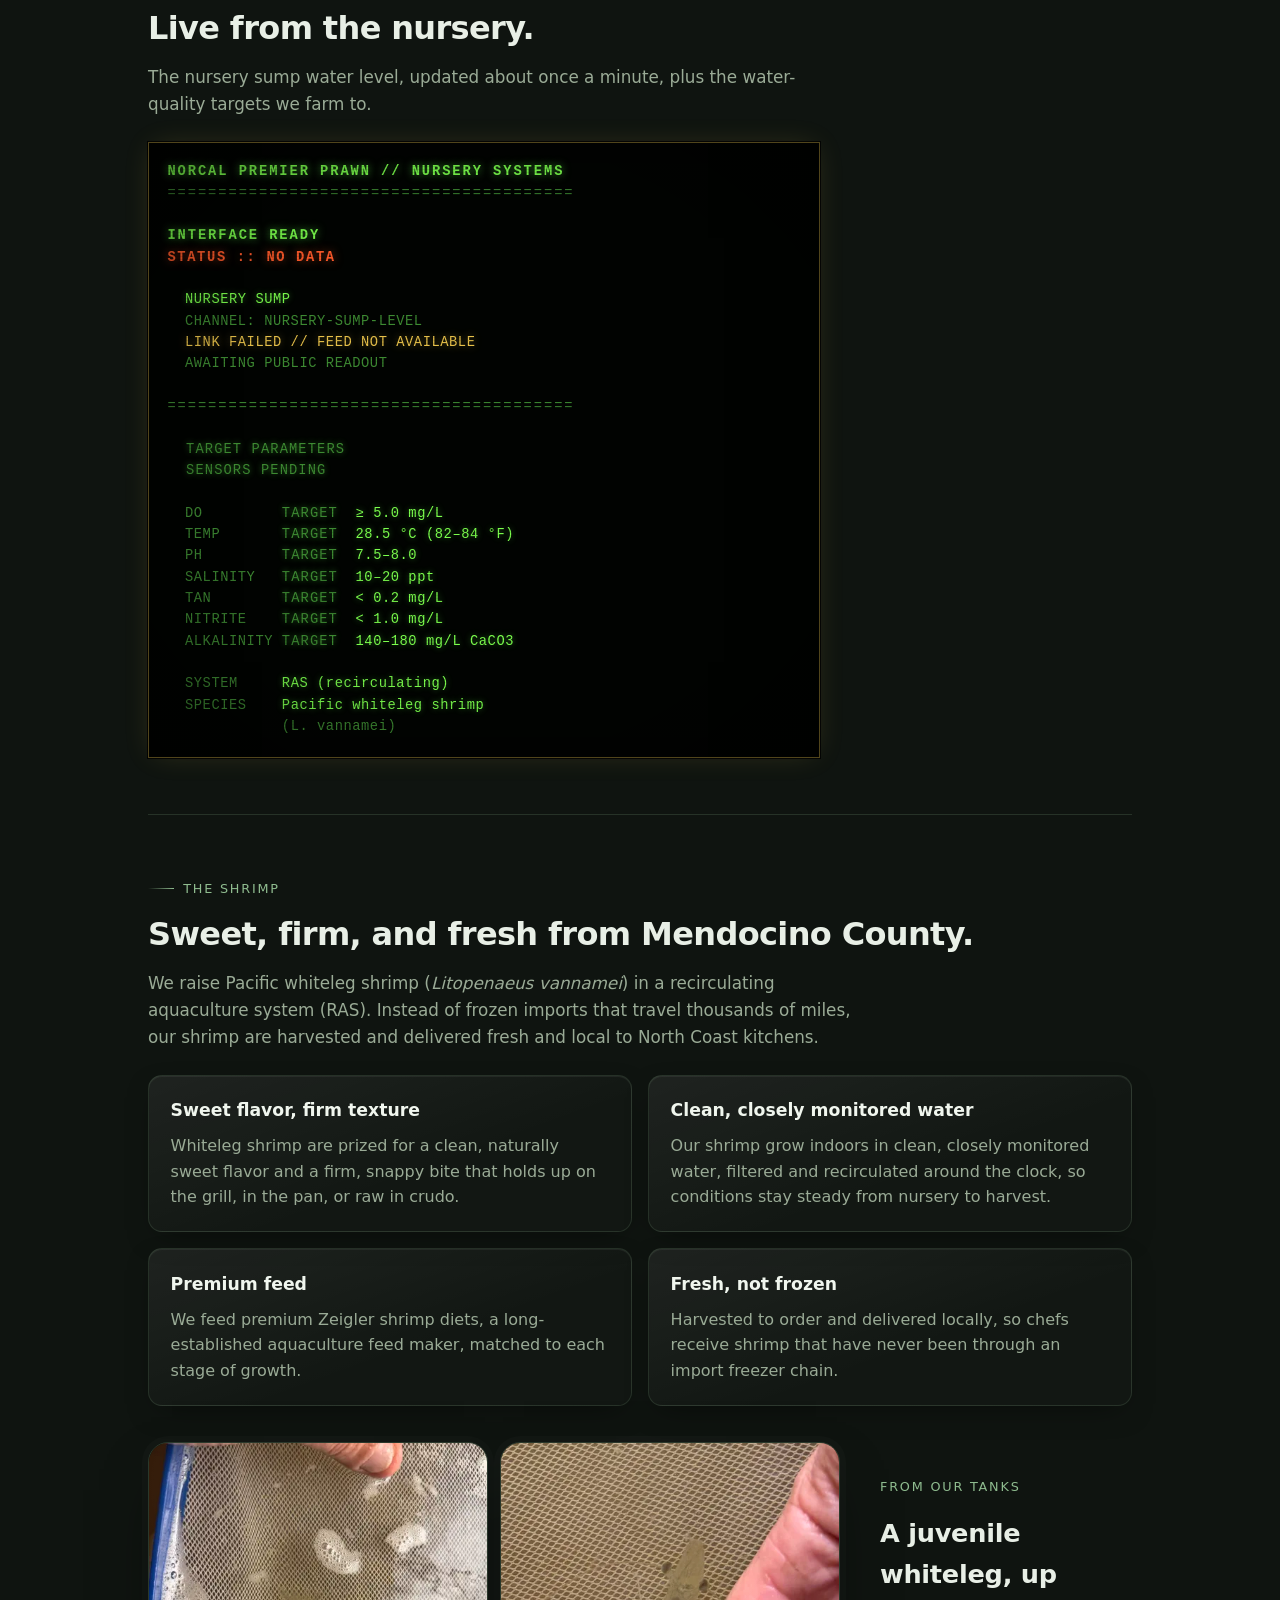
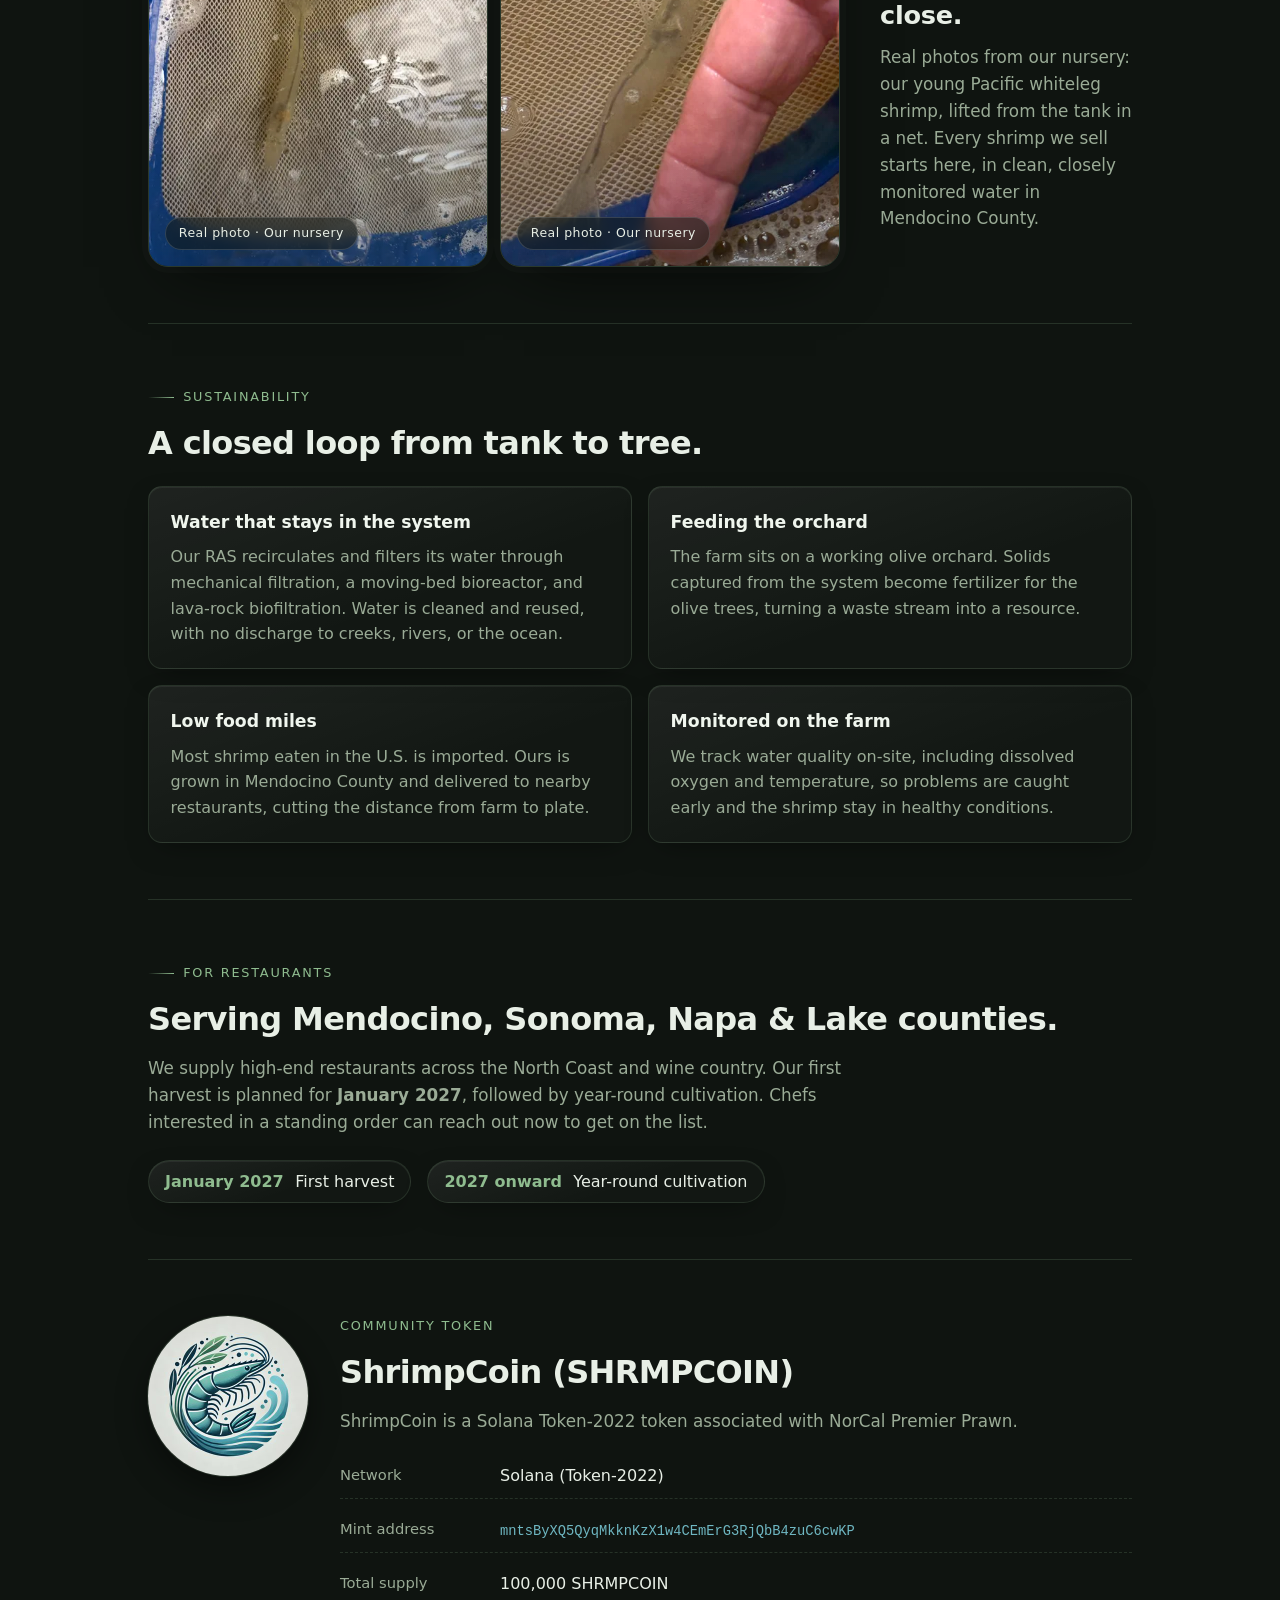
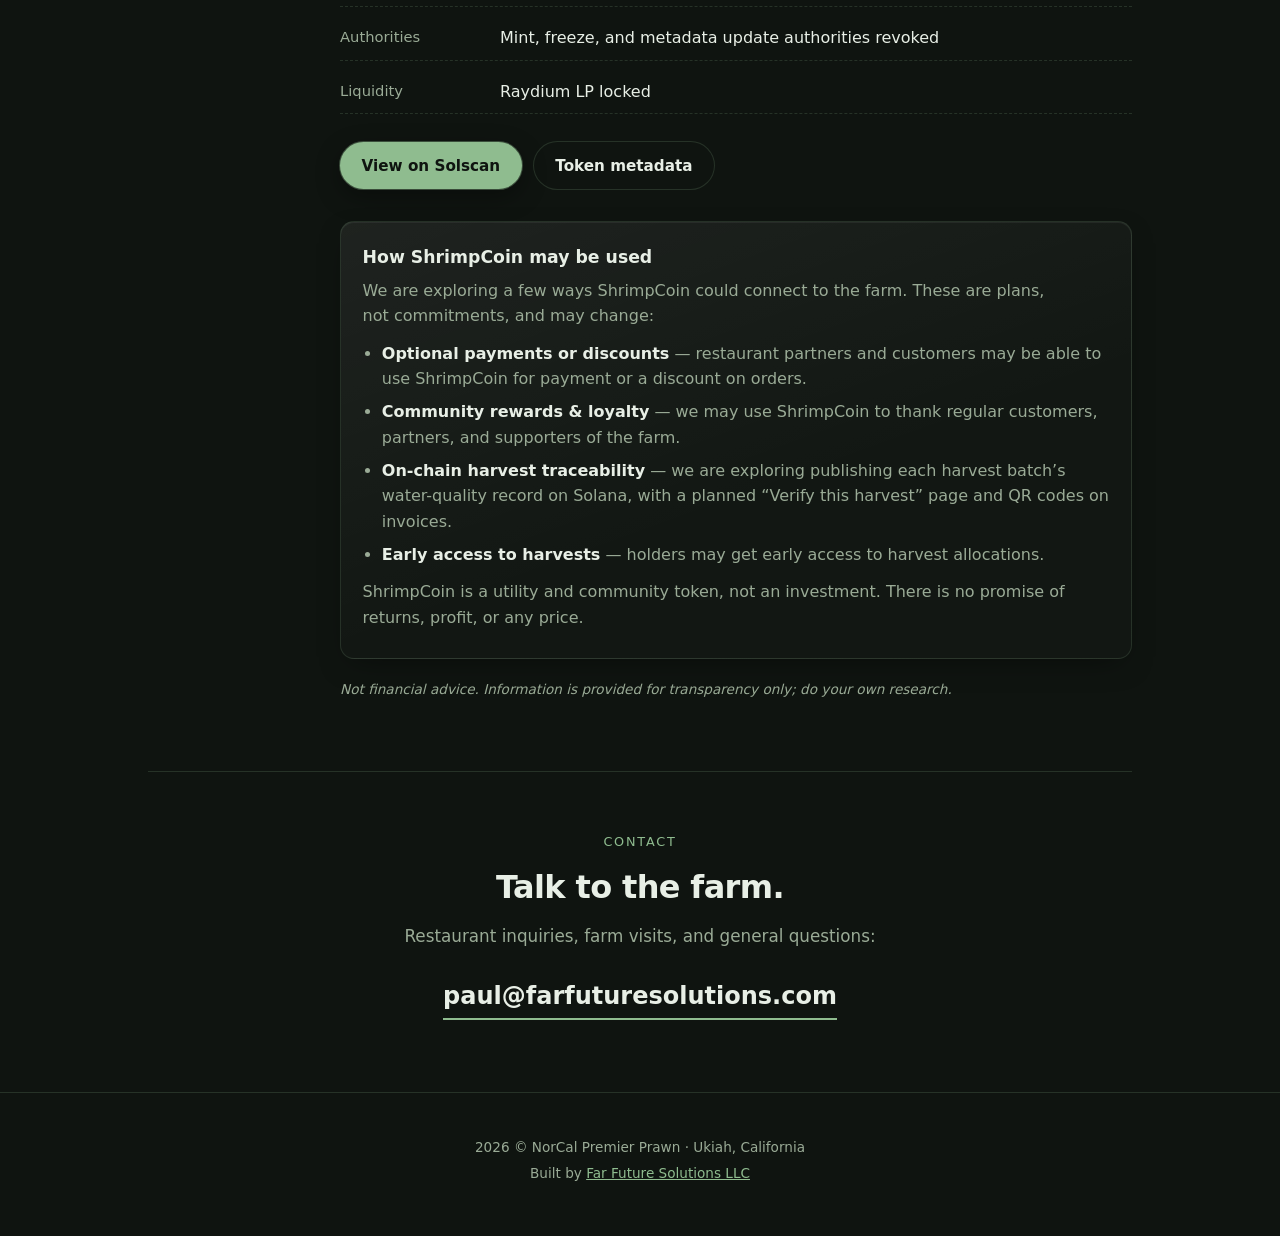
==== commit 10705bc7: "Remove the MU/TH/UR 6000 header from the Farm stats console" ====
--- a/index.html
+++ b/index.html
@@ -28,9 +28,9 @@
   <meta name="twitter:title" content="NorCal Premier Prawn" />
   <meta name="twitter:description" content="Fresh RAS-raised Pacific whiteleg shrimp from Mendocino County, California." />
   <meta name="twitter:image" content="https://raw.githubusercontent.com/PuaNow/shrimpcoin-metadata/main/shrimpcoin-logo.png" />
-  <link rel="stylesheet" href="style.css?v=20261114m" />
-  <script src="fx.js?v=20261114m" defer></script>
-  <script src="farmstats.js?v=20261114m" defer></script>
+  <link rel="stylesheet" href="style.css?v=20261114n" />
+  <script src="fx.js?v=20261114n" defer></script>
+  <script src="farmstats.js?v=20261114n" defer></script>
 </head>
 <body>
   <header class="topbar">
@@ -106,7 +106,7 @@
       <h2>Live from the nursery.</h2>
       <p class="body">The nursery sump water level, updated about once a minute, plus the water-quality targets we farm to.</p>
       <div class="term" id="farmstats-widget" role="region" aria-label="Nursery farm stats">
-        <pre class="term-body" id="farmstats-body">MU/TH/UR 6000
+        <pre class="term-body" id="farmstats-body">NORCAL PREMIER PRAWN // NURSERY SYSTEMS
 STANDING BY</pre>
         <p class="visually-hidden" id="farmstats-live" aria-live="polite">Loading nursery sump water level.</p>
       </div>
--- a/style.css
+++ b/style.css
@@ -252,7 +252,7 @@
   .photo-chip { font-size: .68rem; padding: .22rem .5rem; left: .5rem; bottom: .5rem; white-space: nowrap; }
 }
 
-/* Farm stats — MU/TH/UR 6000 console look. Original styling only. */
+/* Farm stats — nursery systems console readout. Original styling only. */
 .visually-hidden {
   position: absolute;
   width: 1px; height: 1px;
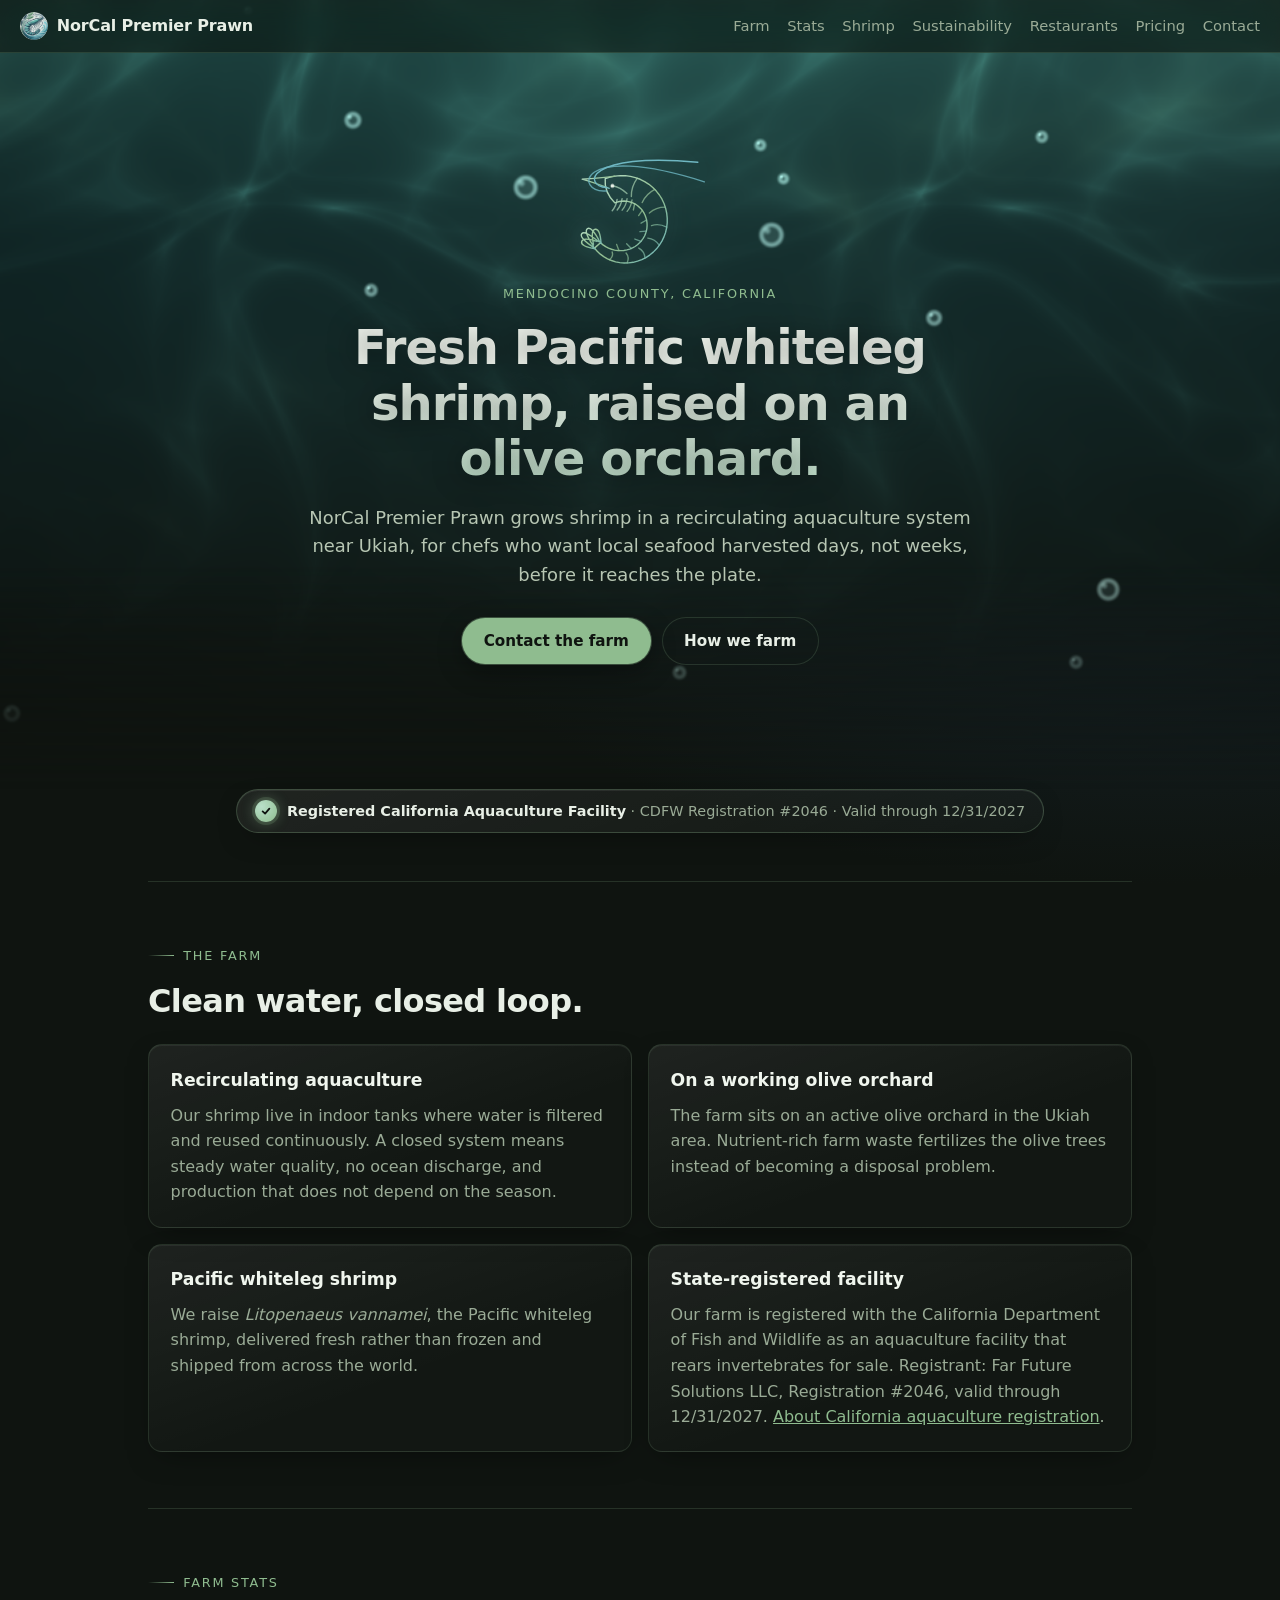
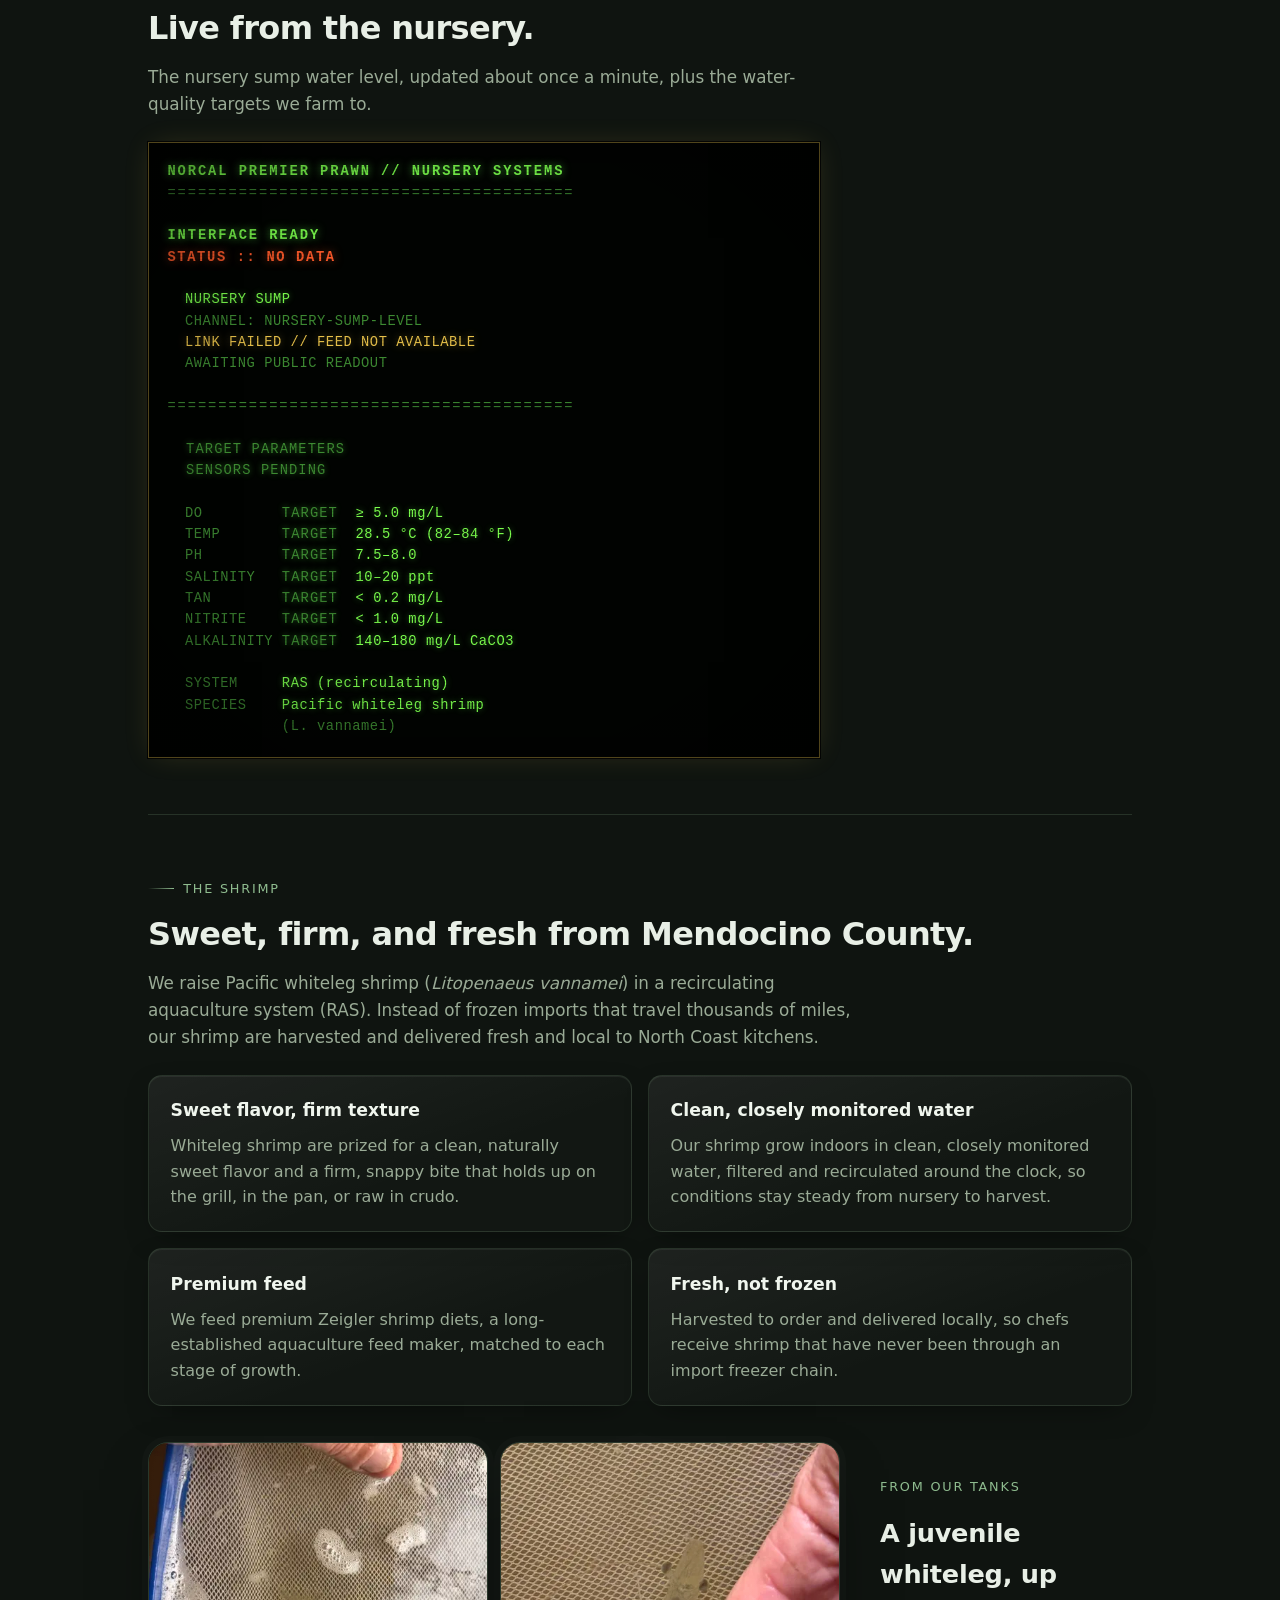
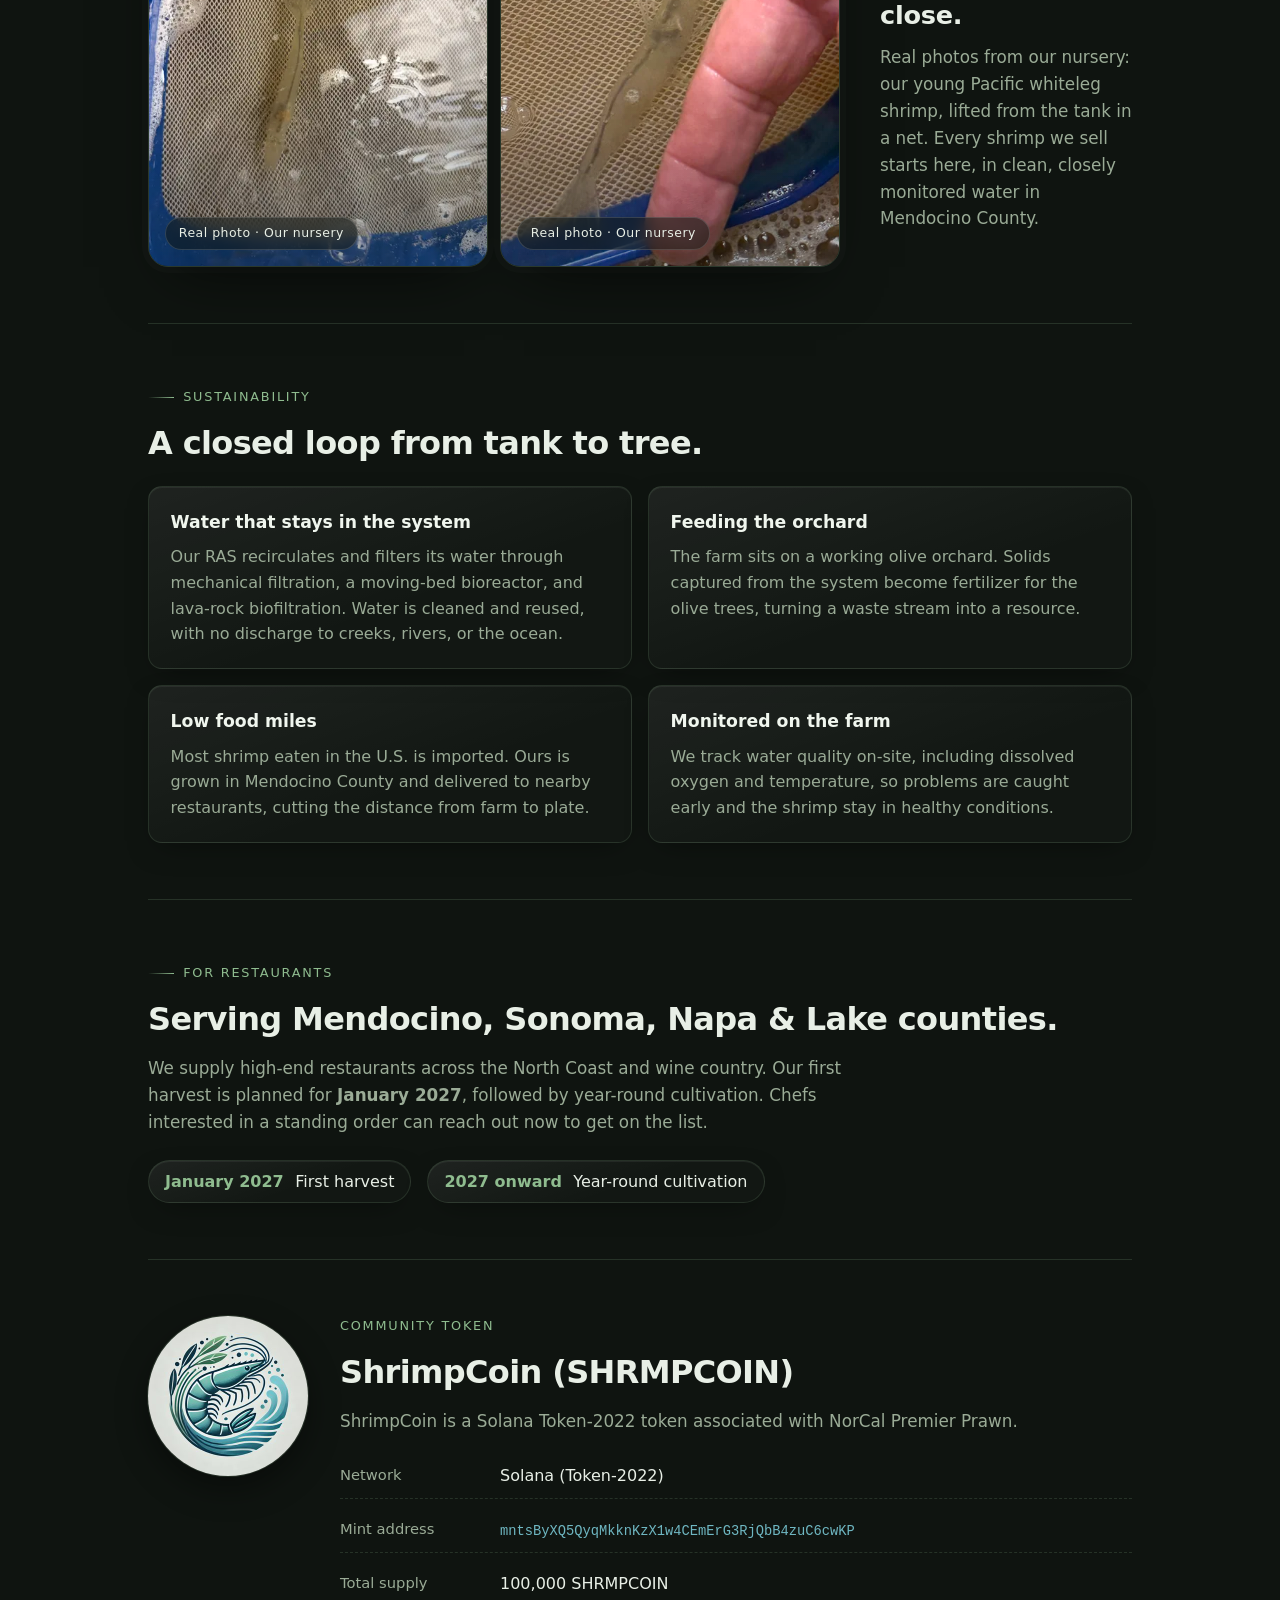
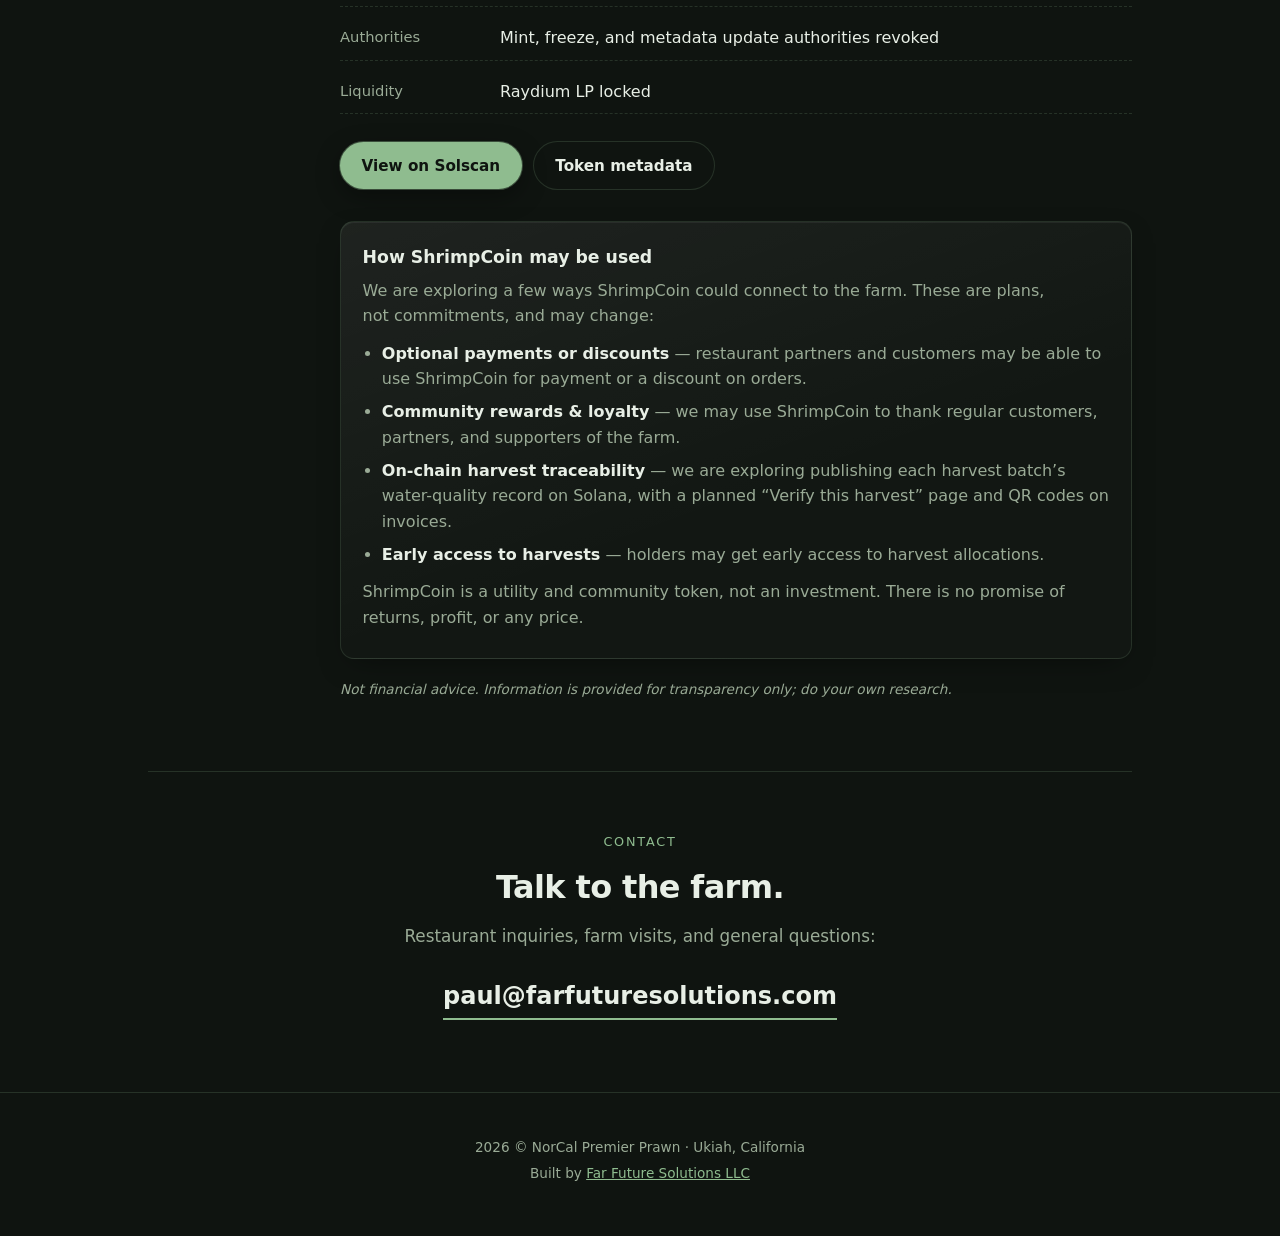
==== commit b3538ffa: "Widen nursery sump normal range to 2–5 in" ====
--- a/index.html
+++ b/index.html
@@ -28,9 +28,9 @@
   <meta name="twitter:title" content="NorCal Premier Prawn" />
   <meta name="twitter:description" content="Fresh RAS-raised Pacific whiteleg shrimp from Mendocino County, California." />
   <meta name="twitter:image" content="https://raw.githubusercontent.com/PuaNow/shrimpcoin-metadata/main/shrimpcoin-logo.png" />
-  <link rel="stylesheet" href="style.css?v=20261114n" />
-  <script src="fx.js?v=20261114n" defer></script>
-  <script src="farmstats.js?v=20261114n" defer></script>
+  <link rel="stylesheet" href="style.css?v=20261114o" />
+  <script src="fx.js?v=20261114o" defer></script>
+  <script src="farmstats.js?v=20261114o" defer></script>
 </head>
 <body>
   <header class="topbar">
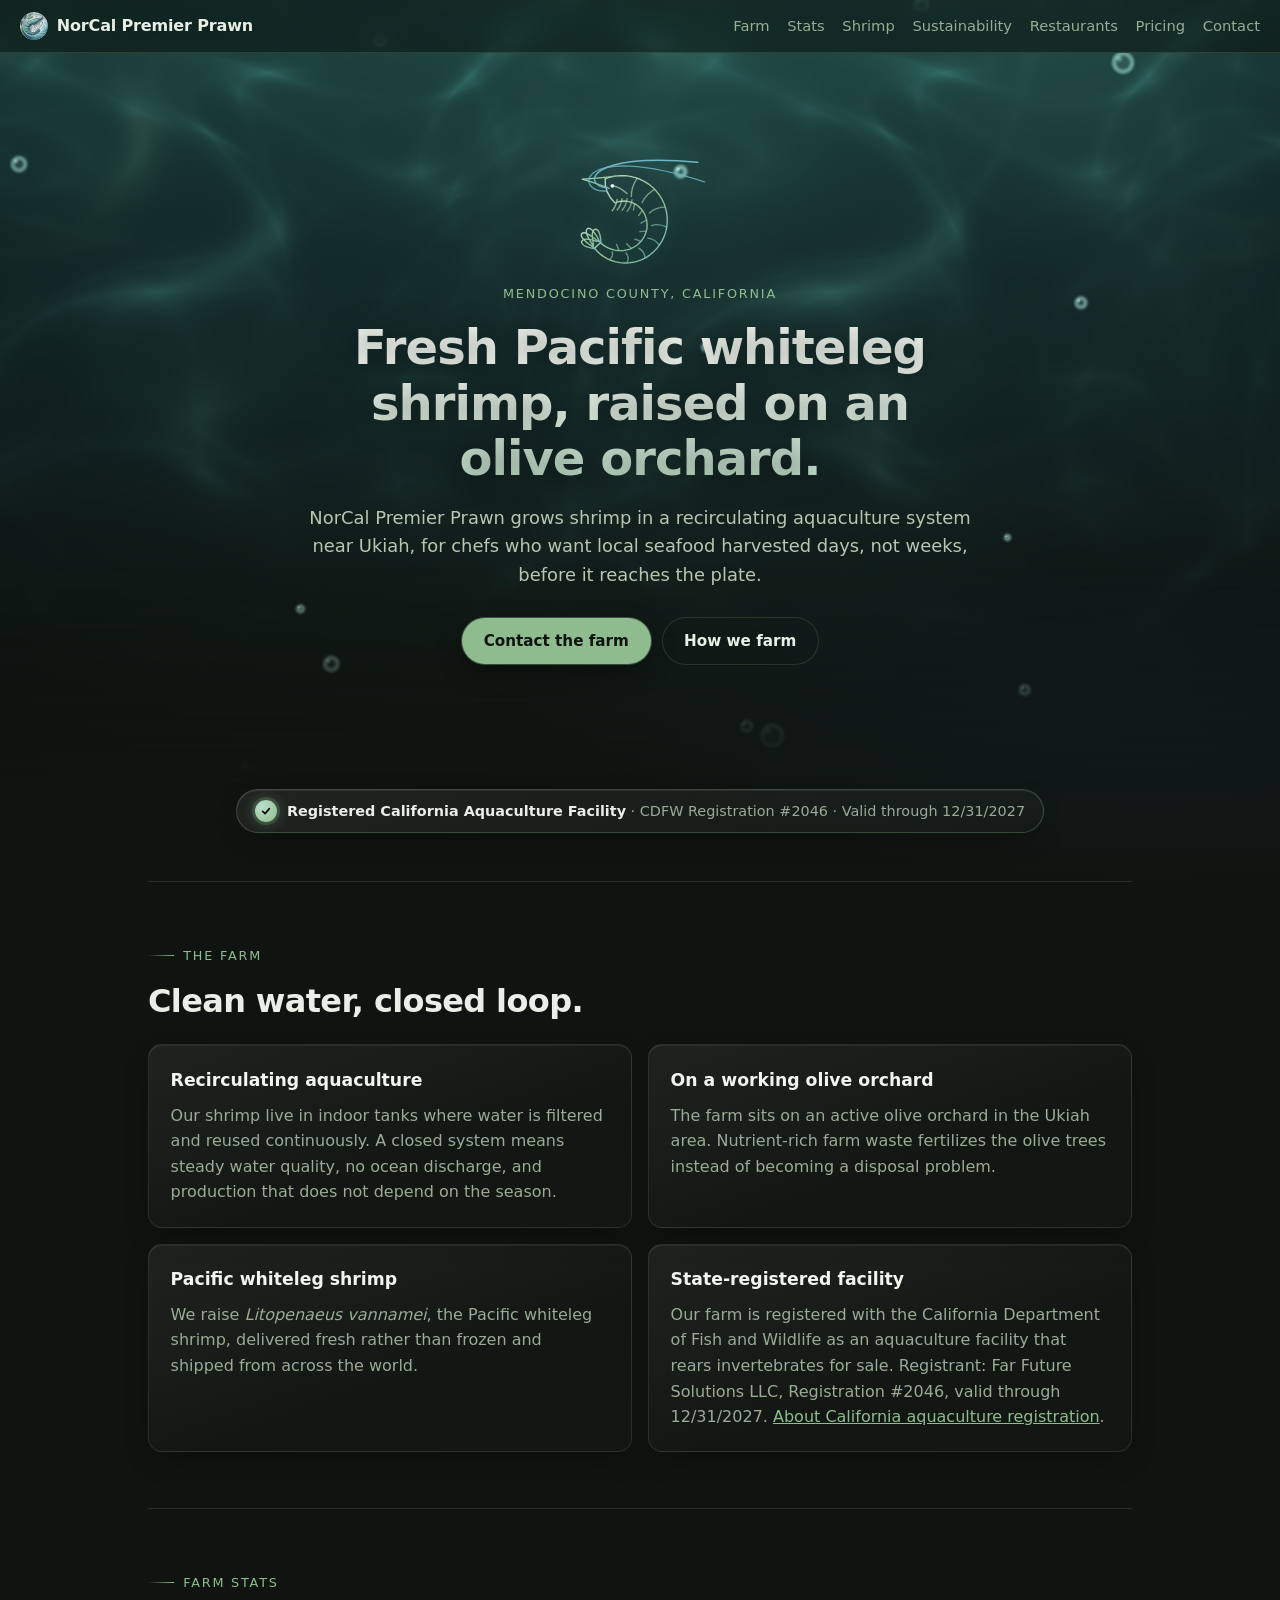
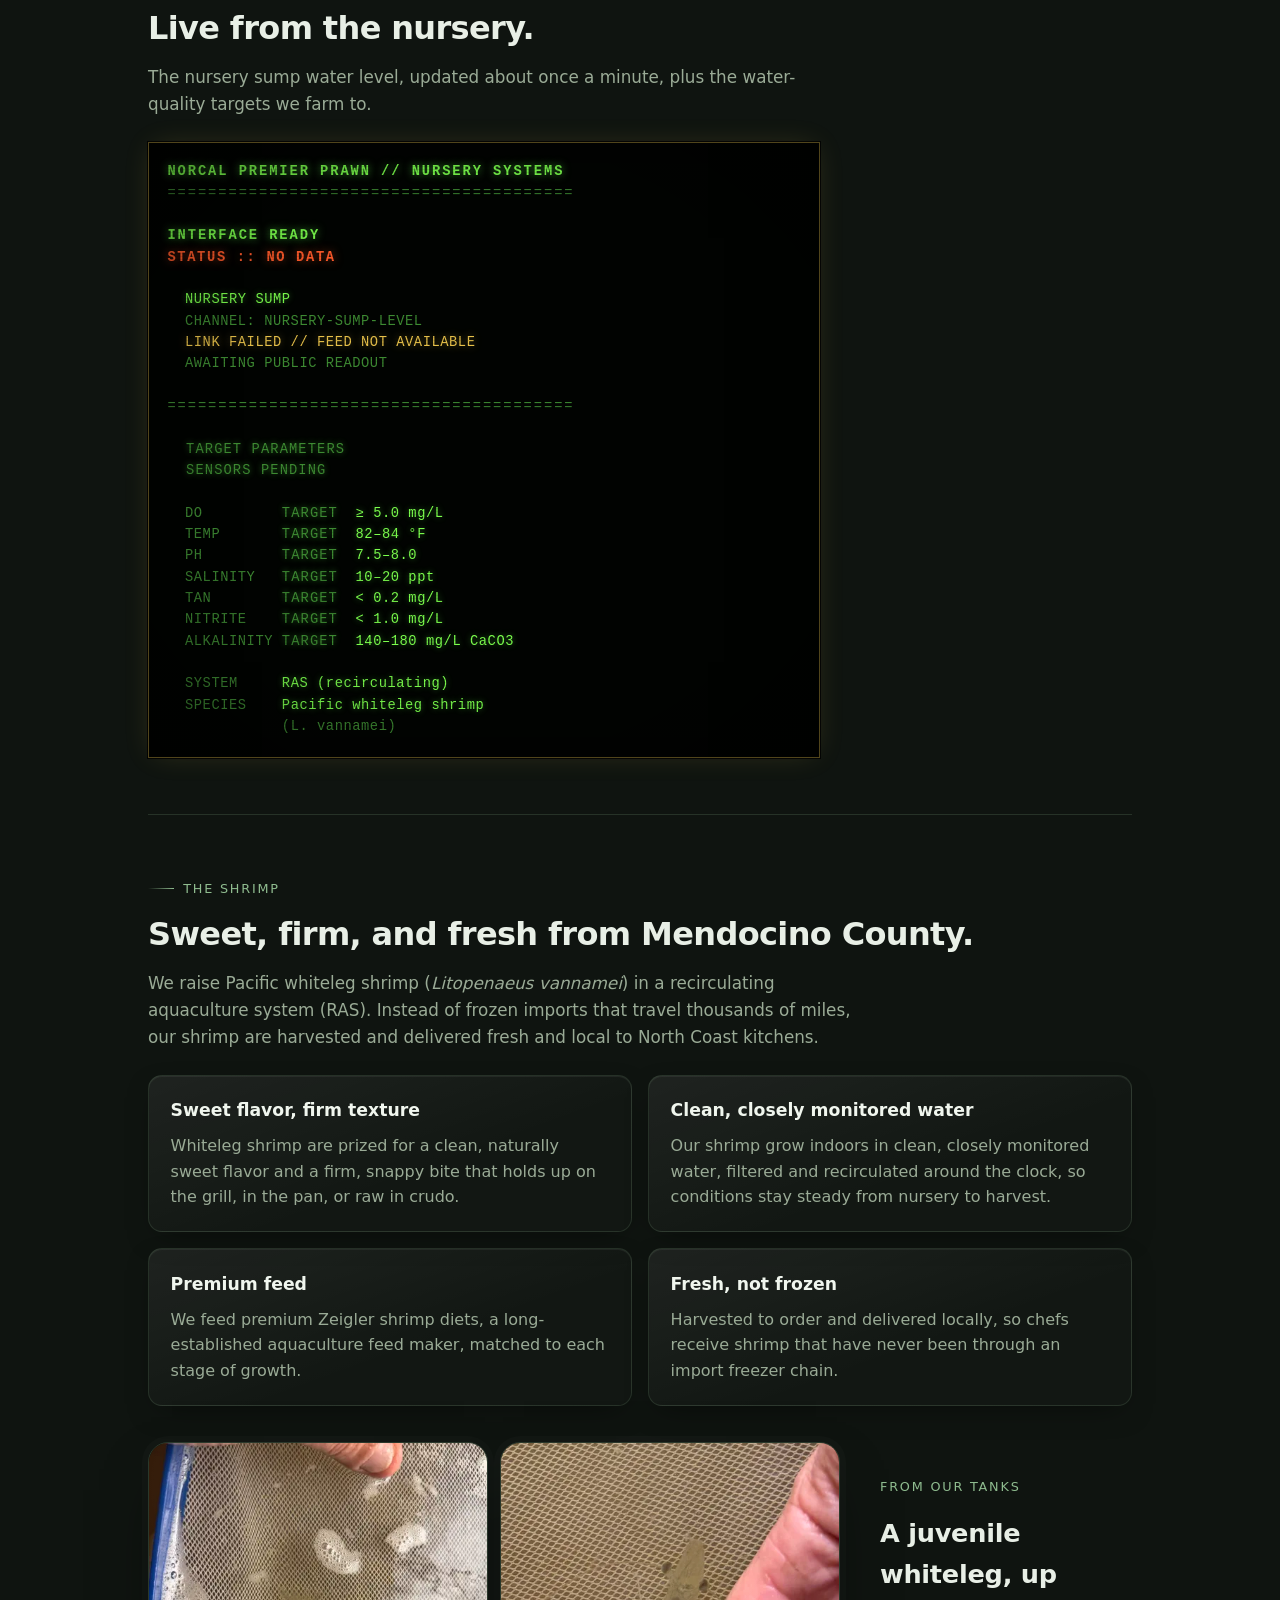
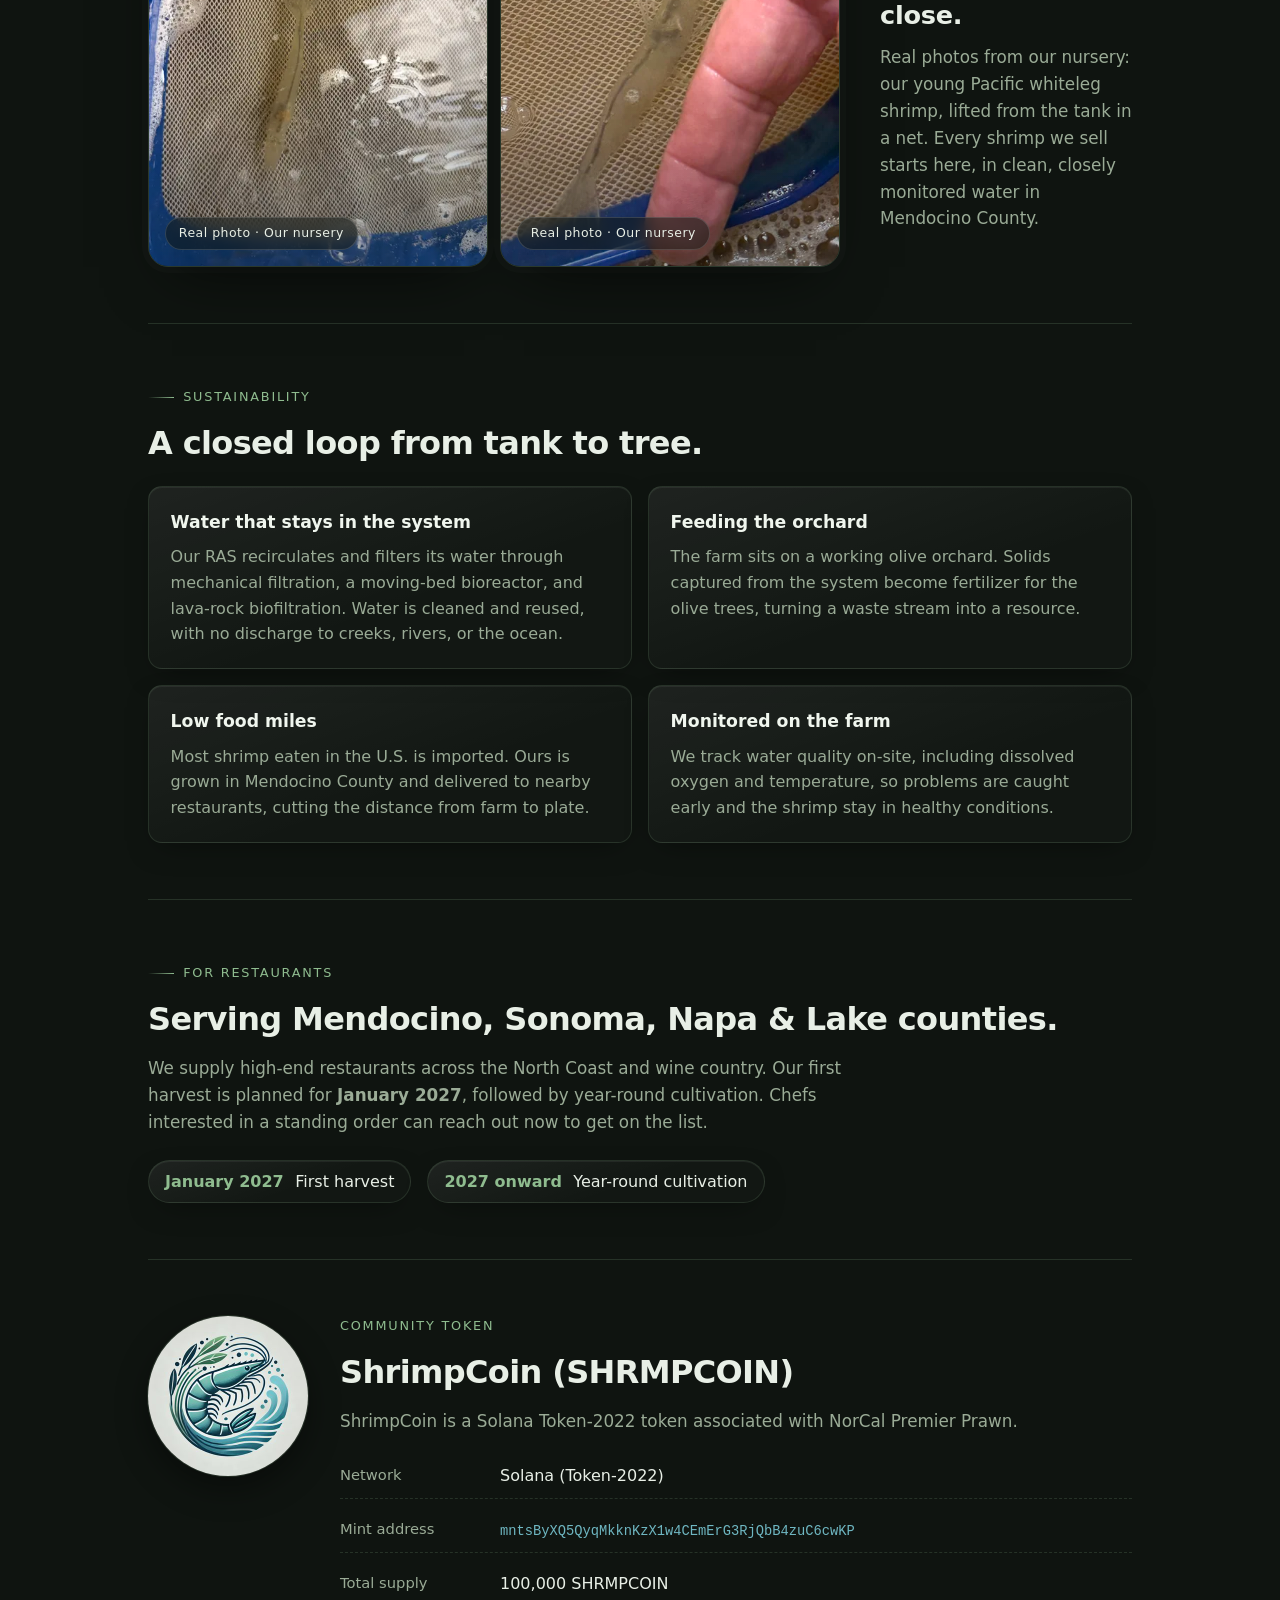
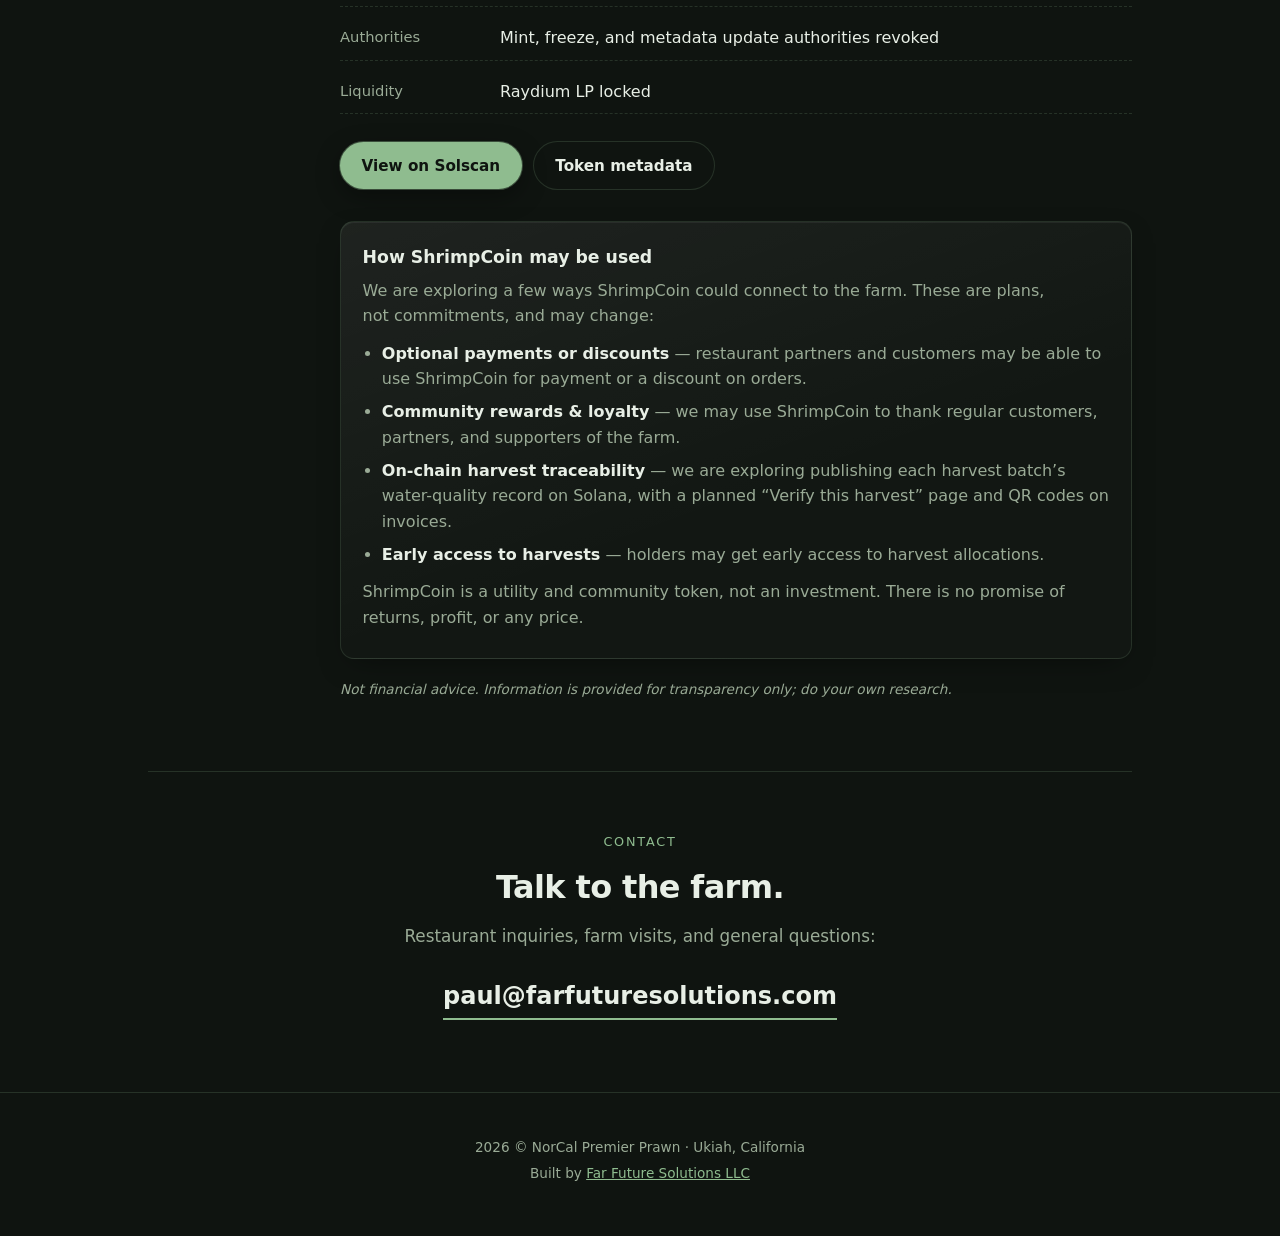
==== commit 87d215cd: "Show the nursery temp target as 82–84 °F only" ====
--- a/index.html
+++ b/index.html
@@ -28,9 +28,9 @@
   <meta name="twitter:title" content="NorCal Premier Prawn" />
   <meta name="twitter:description" content="Fresh RAS-raised Pacific whiteleg shrimp from Mendocino County, California." />
   <meta name="twitter:image" content="https://raw.githubusercontent.com/PuaNow/shrimpcoin-metadata/main/shrimpcoin-logo.png" />
-  <link rel="stylesheet" href="style.css?v=20261114o" />
-  <script src="fx.js?v=20261114o" defer></script>
-  <script src="farmstats.js?v=20261114o" defer></script>
+  <link rel="stylesheet" href="style.css?v=20261114p" />
+  <script src="fx.js?v=20261114p" defer></script>
+  <script src="farmstats.js?v=20261114p" defer></script>
 </head>
 <body>
   <header class="topbar">
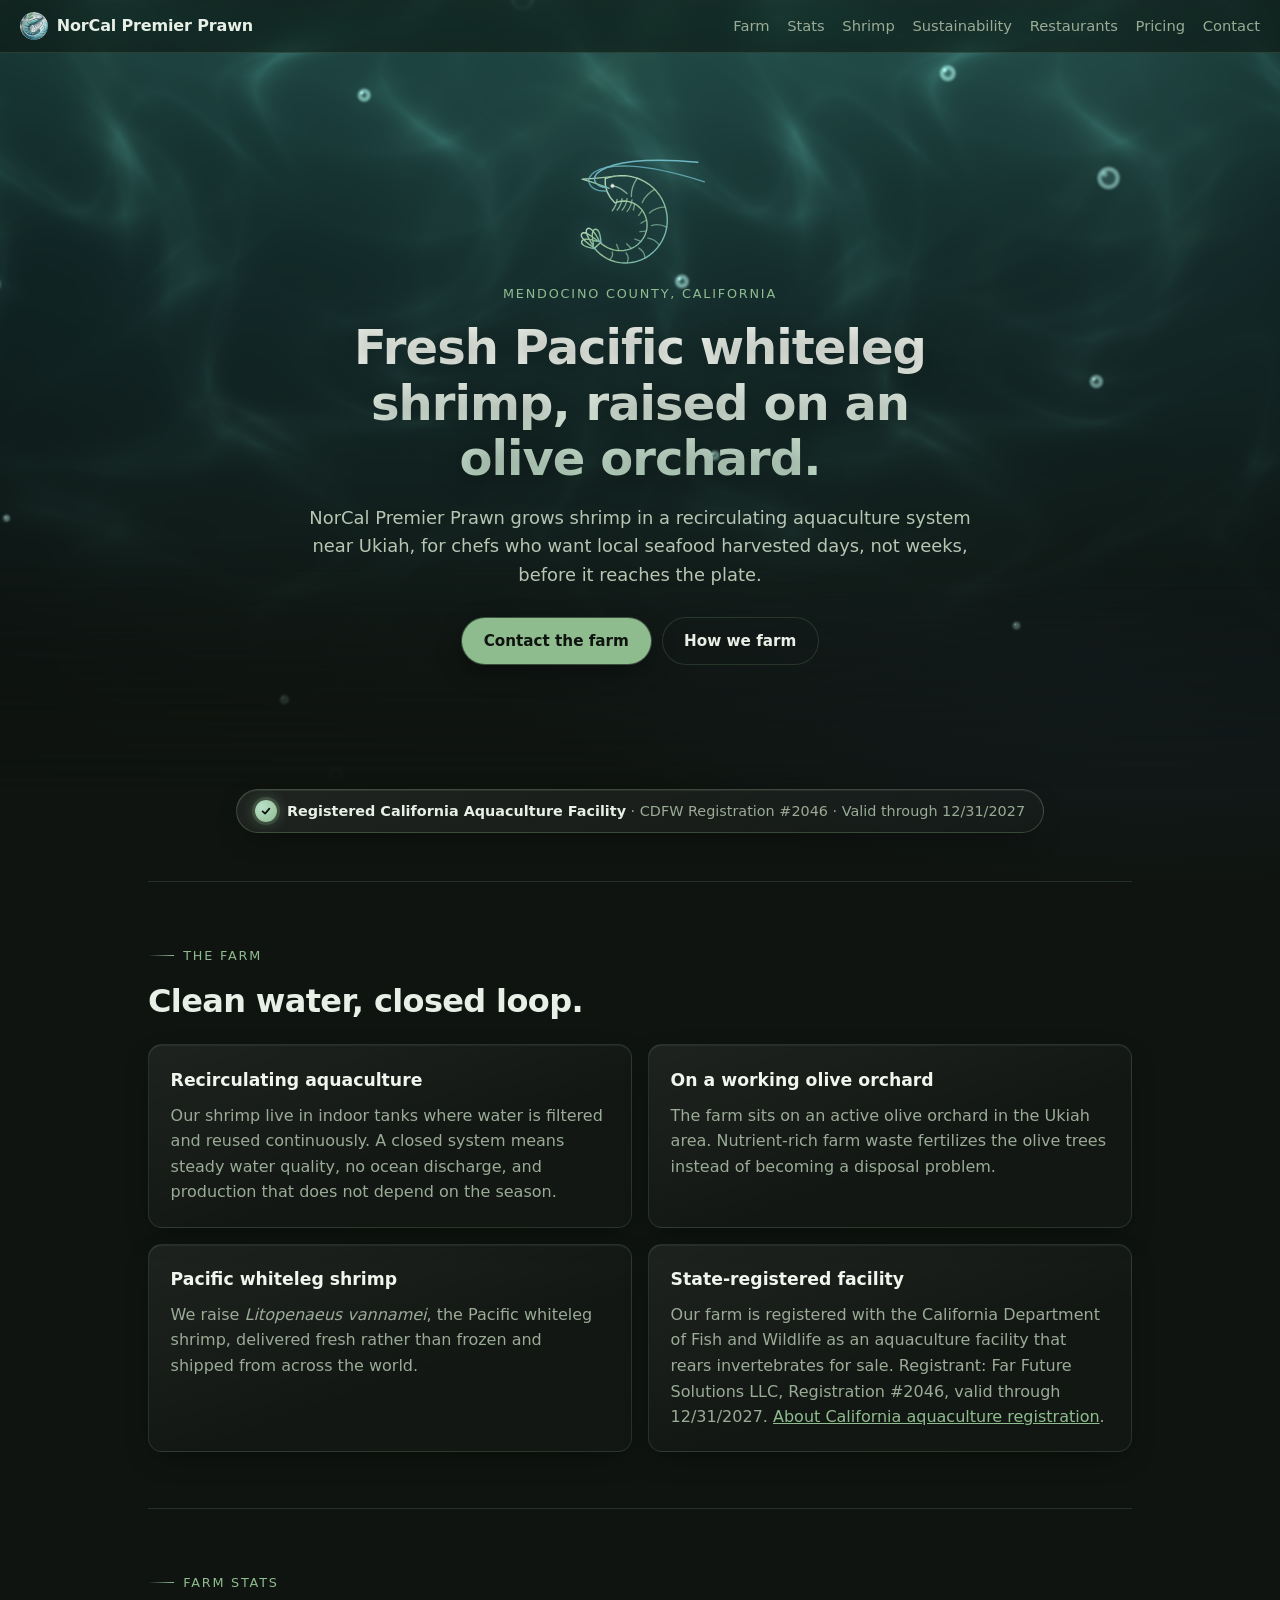
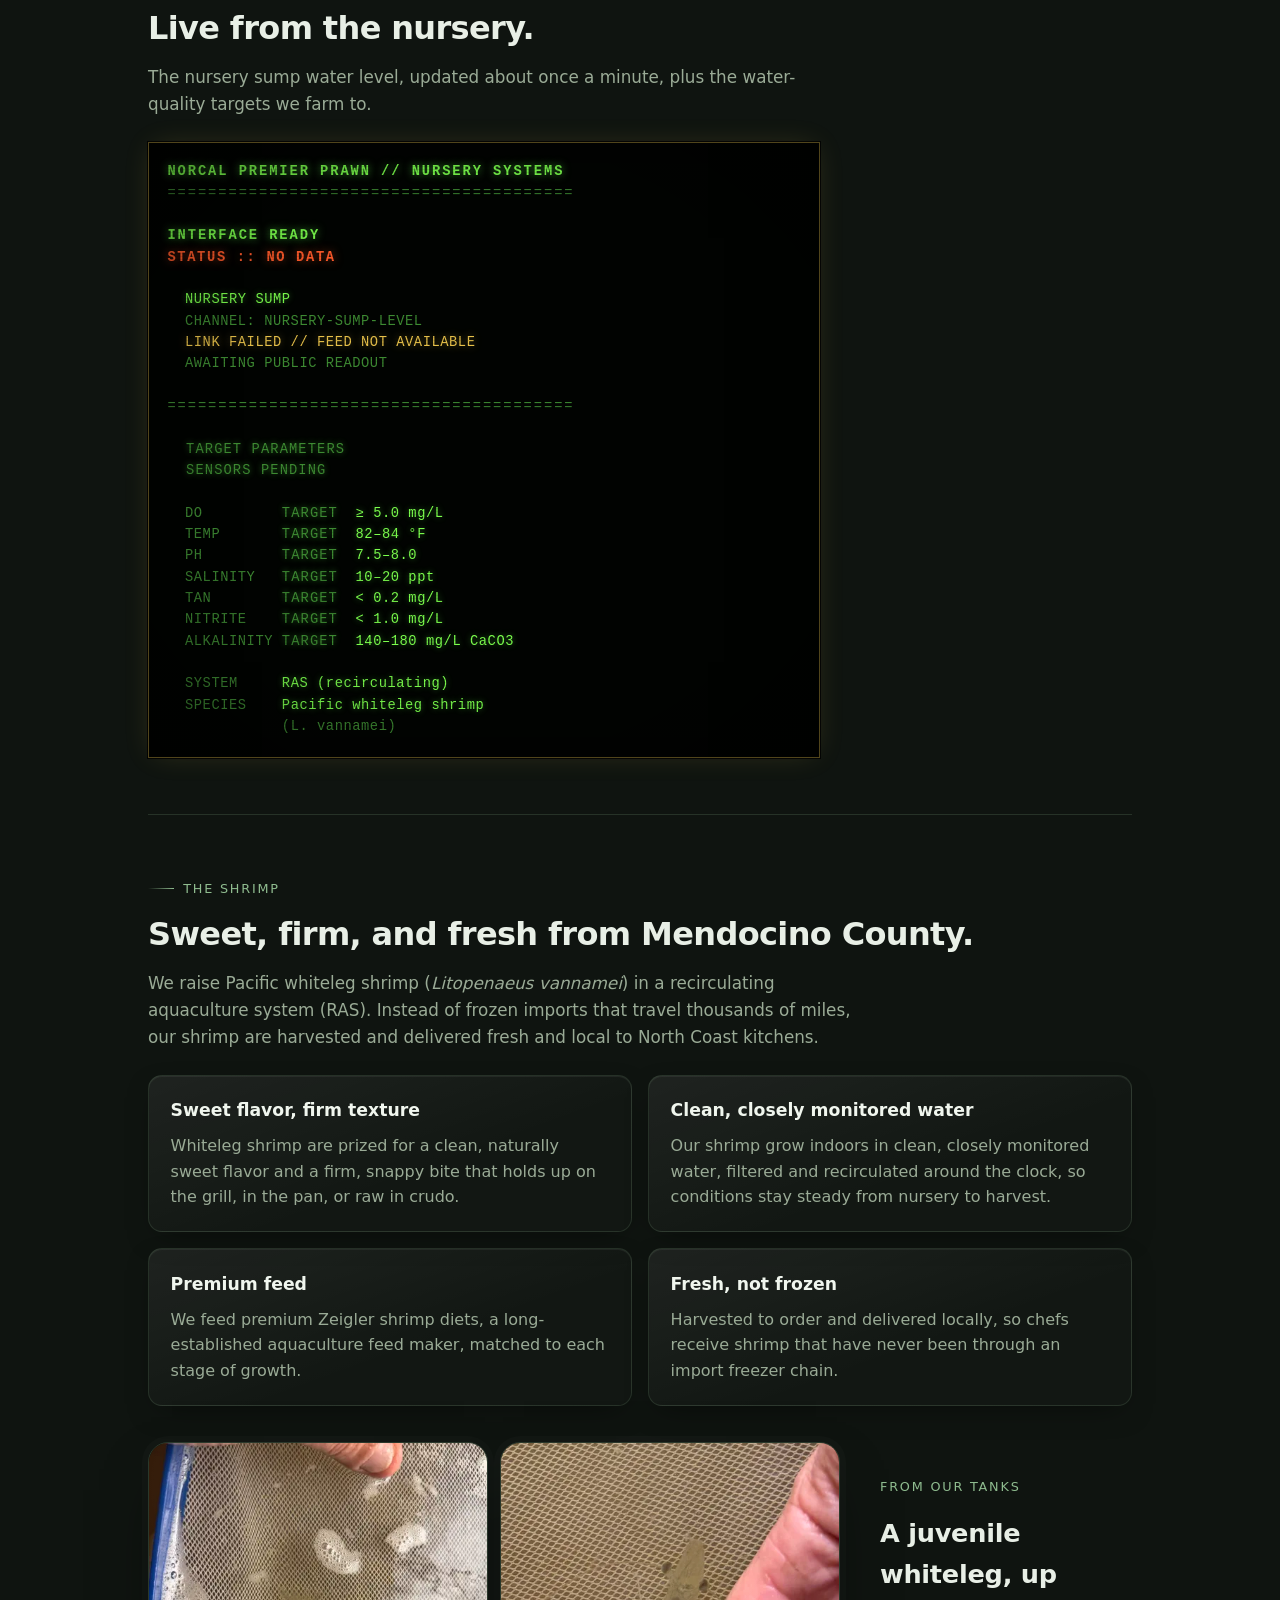
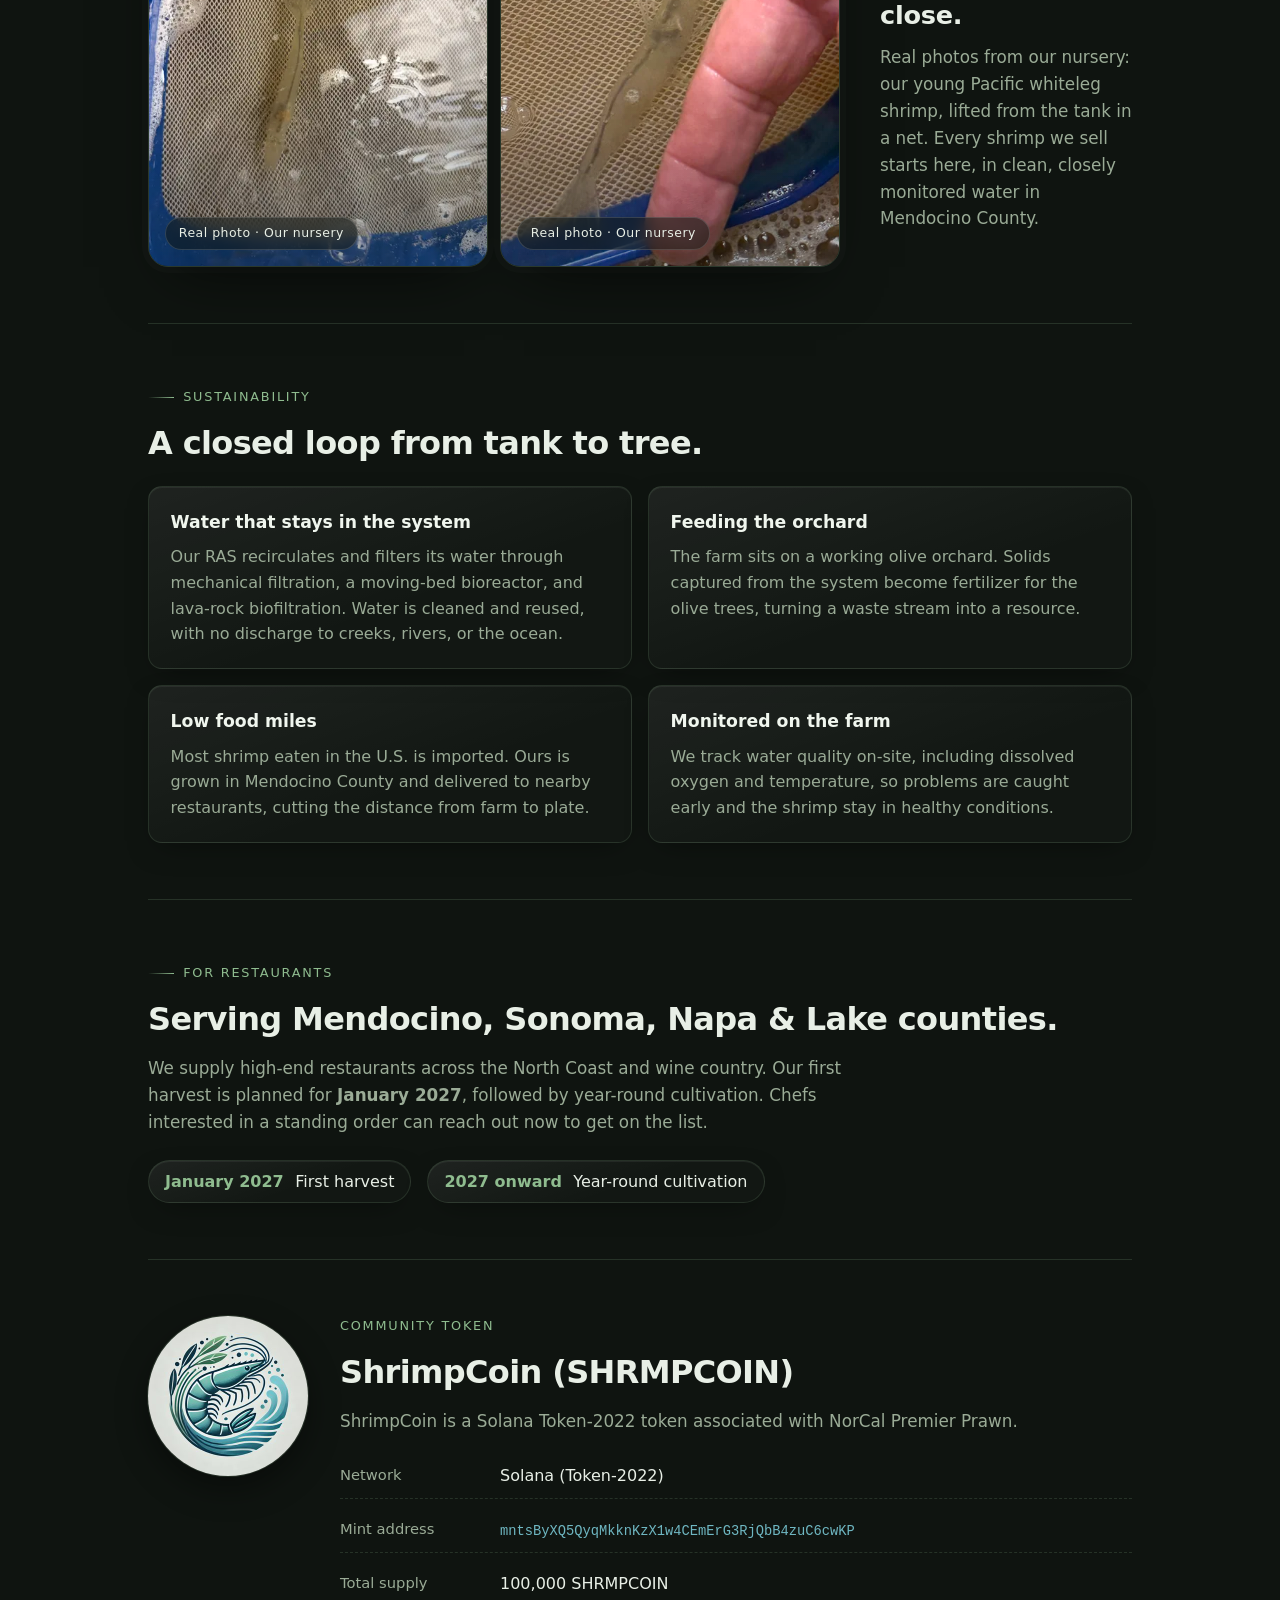
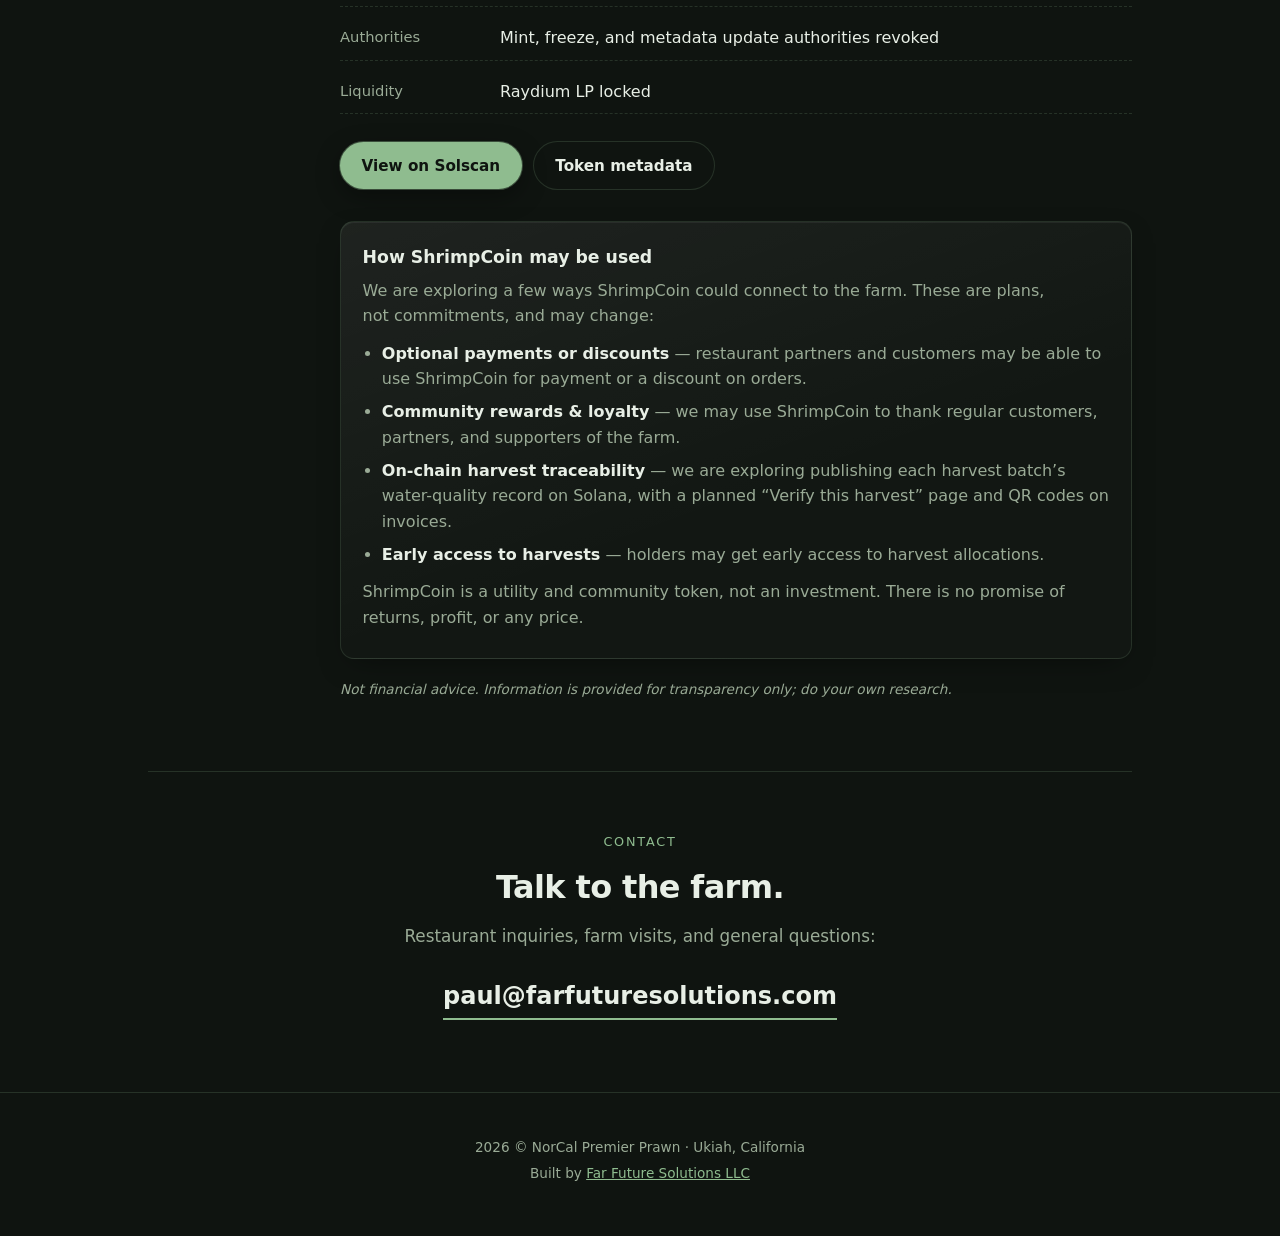
==== commit 454c993b: "Refresh Farm stats every 30s and pause while the tab is hidden" ====
--- a/index.html
+++ b/index.html
@@ -28,9 +28,9 @@
   <meta name="twitter:title" content="NorCal Premier Prawn" />
   <meta name="twitter:description" content="Fresh RAS-raised Pacific whiteleg shrimp from Mendocino County, California." />
   <meta name="twitter:image" content="https://raw.githubusercontent.com/PuaNow/shrimpcoin-metadata/main/shrimpcoin-logo.png" />
-  <link rel="stylesheet" href="style.css?v=20261114p" />
-  <script src="fx.js?v=20261114p" defer></script>
-  <script src="farmstats.js?v=20261114p" defer></script>
+  <link rel="stylesheet" href="style.css?v=20261114q" />
+  <script src="fx.js?v=20261114q" defer></script>
+  <script src="farmstats.js?v=20261114q" defer></script>
 </head>
 <body>
   <header class="topbar">
